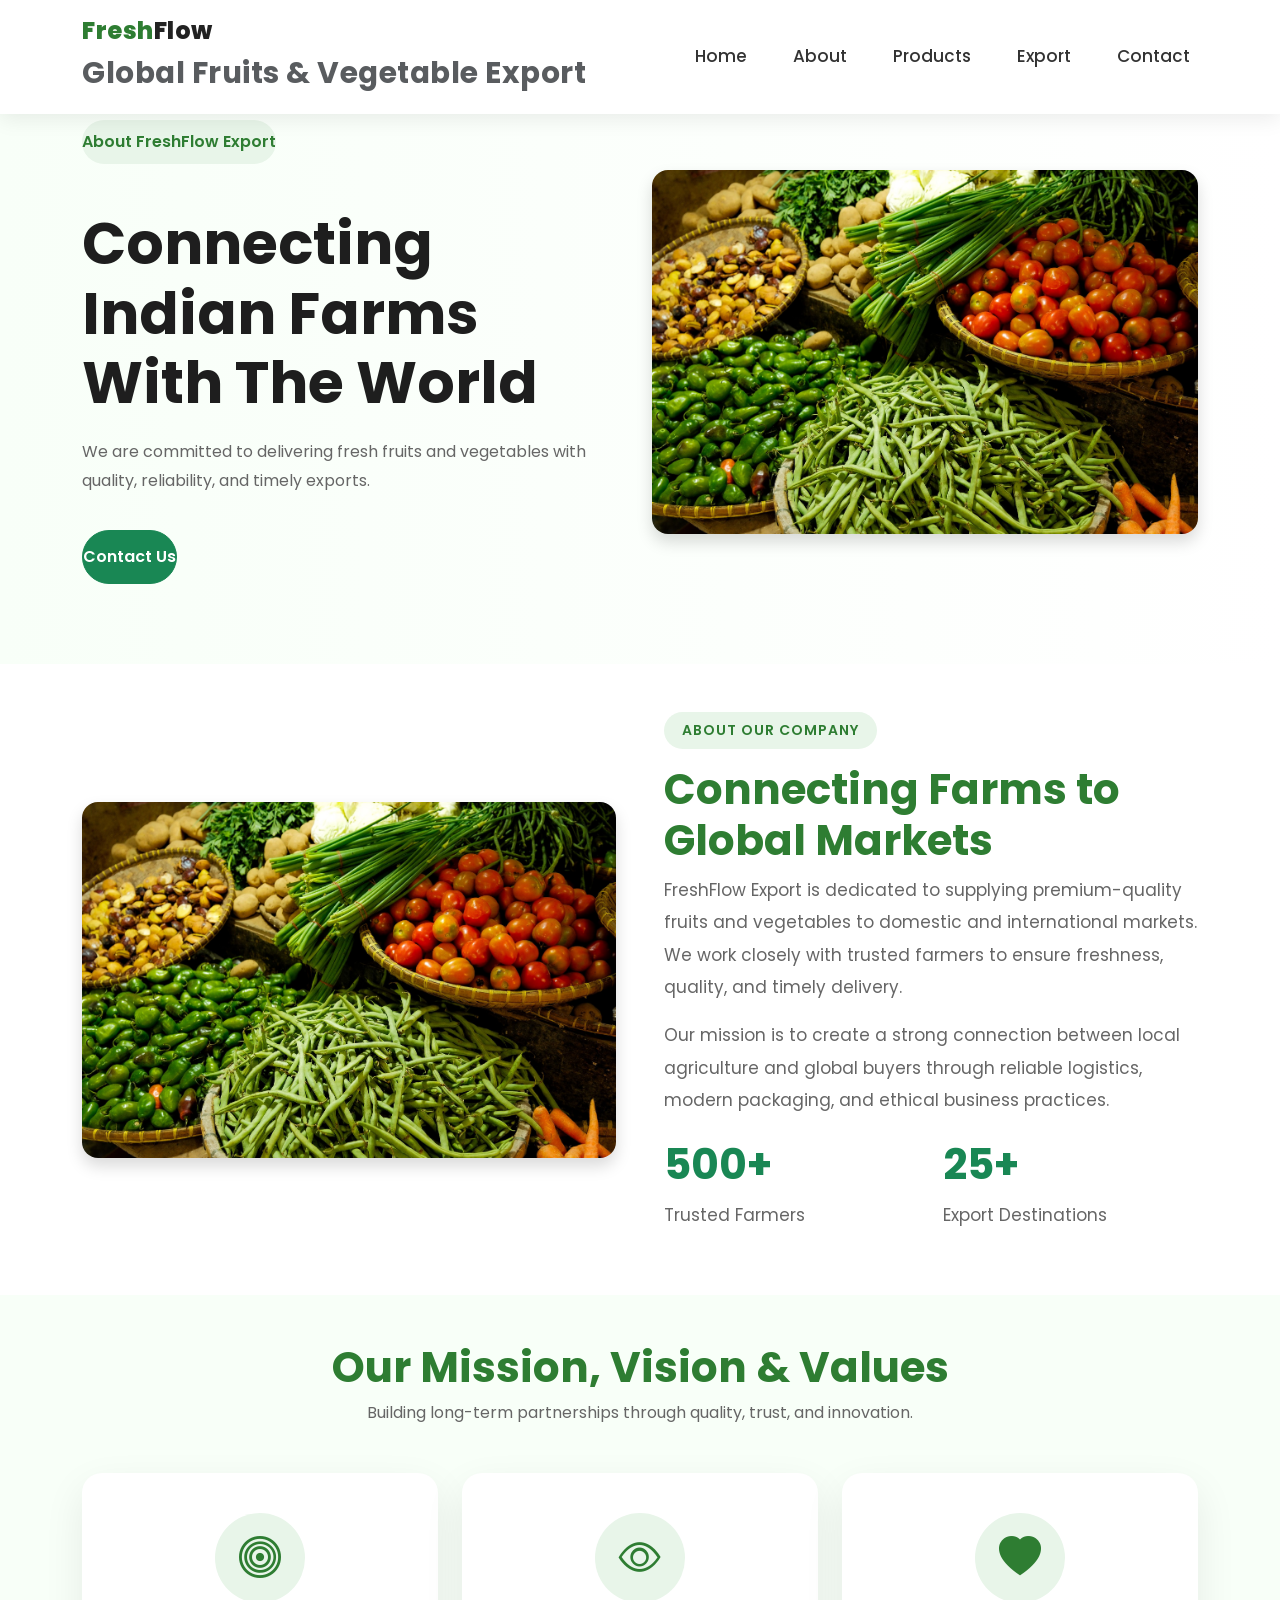
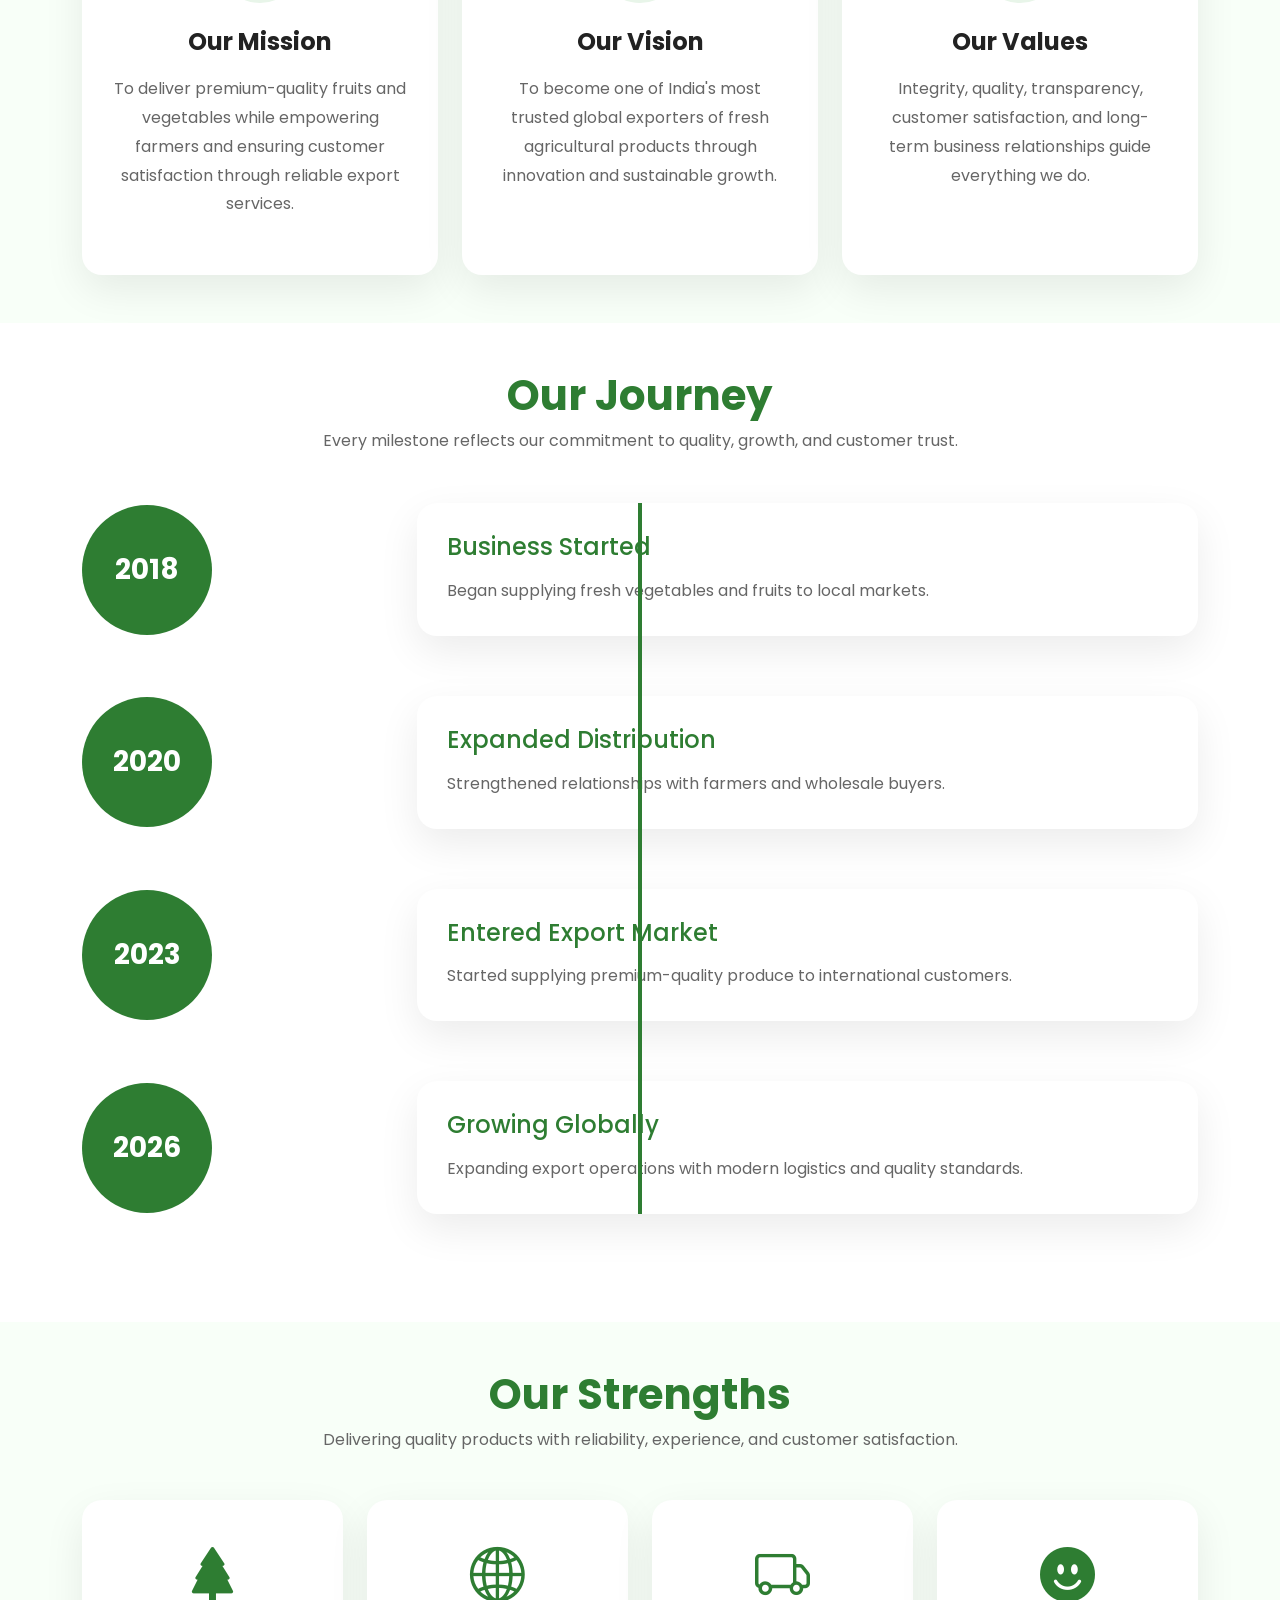
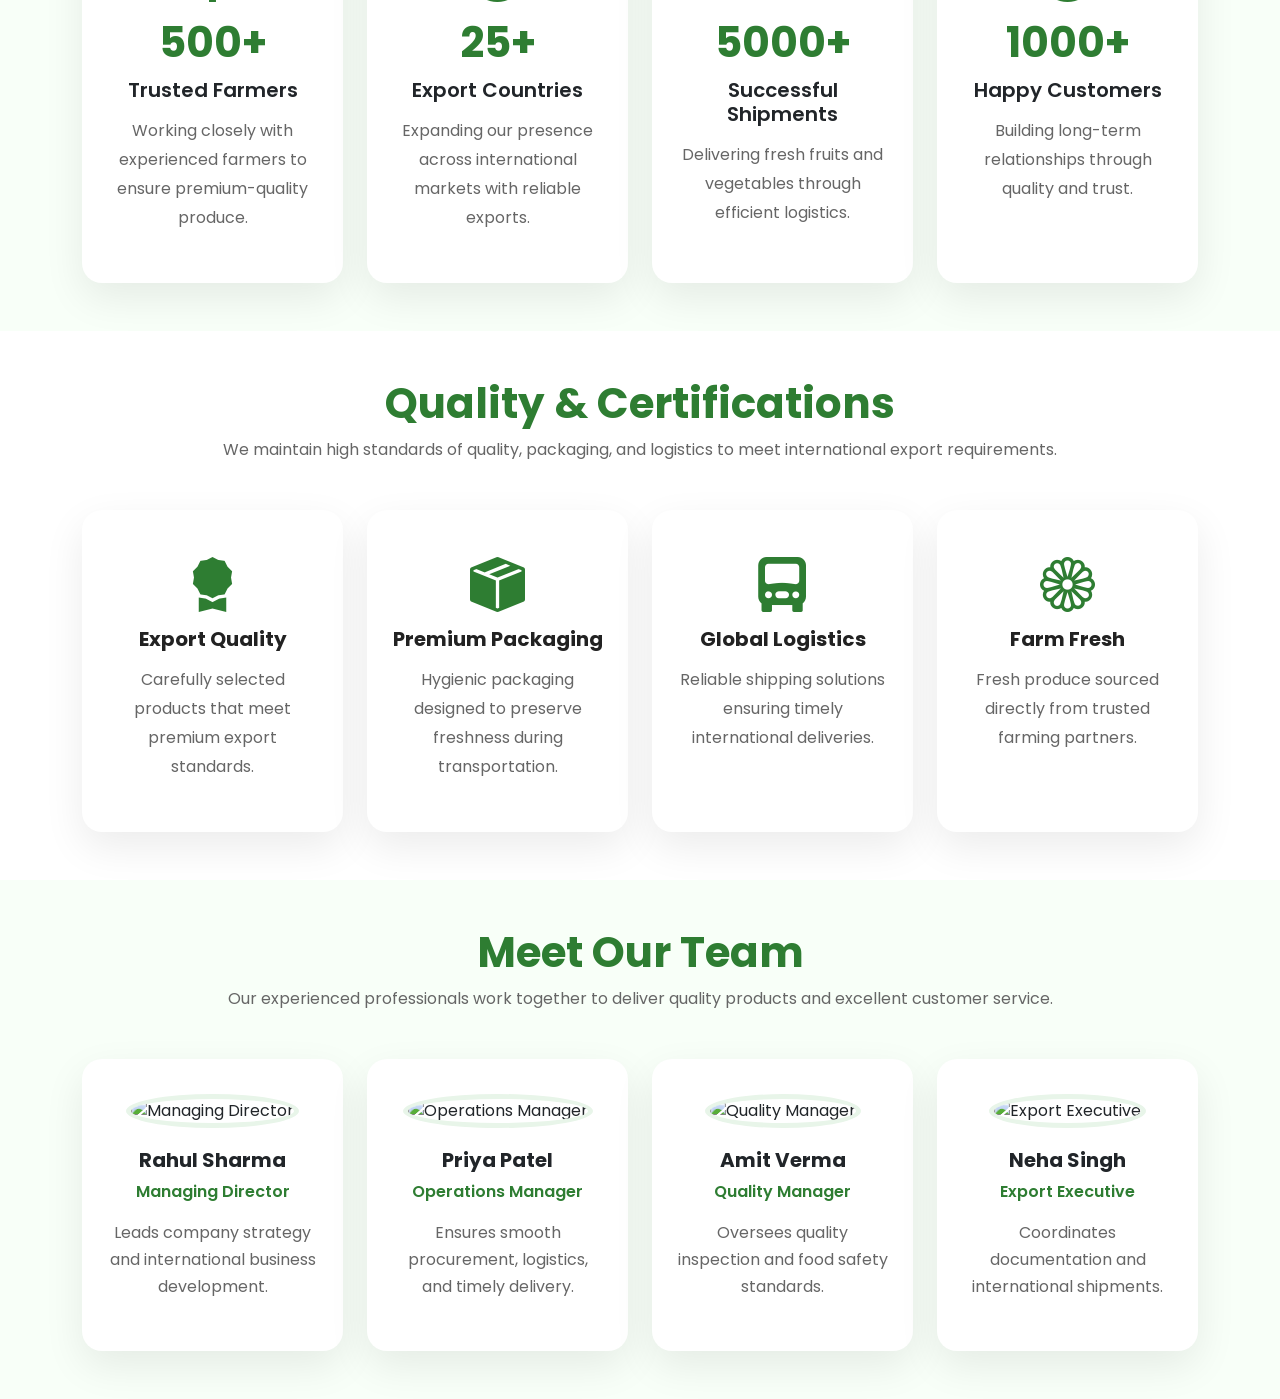
==== frontend/about.html @ 9c64d528 "Completed About page prototype" ====
<!DOCTYPE html>
<html lang="en">

<head>

<meta charset="UTF-8">

<meta name="viewport"
content="width=device-width, initial-scale=1.0">

<title>About Us | FreshFlow Export</title>
<link
href="https://cdn.jsdelivr.net/npm/bootstrap@5.3.7/dist/css/bootstrap.min.css"
rel="stylesheet">

<link
rel="stylesheet"
href="https://cdn.jsdelivr.net/npm/bootstrap-icons@1.11.3/font/bootstrap-icons.min.css">

<link
href="https://fonts.googleapis.com/css2?family=Poppins:wght@300;400;500;600;700&display=swap"
rel="stylesheet">

<link
rel="stylesheet"
href="css/style.css">

<link
rel="stylesheet"
href="css/responsive.css">

</head>
<!-- Navbar Start -->
    <nav class="navbar navbar-expand-lg fixed-top">

        <div class="container">

            <a class="navbar-brand" href="index.html">

    <div>

    <h4 class="m-0">

        <span class="logo-green">Fresh</span><span class="logo-dark">Flow</span>

    </h4>

    <small class="text-muted">

        Global Fruits & Vegetable Export

    </small>

</div>

</a>

            <button
                class="navbar-toggler"
                type="button"
                data-bs-toggle="collapse"
                data-bs-target="#navbarNav">

                <span class="navbar-toggler-icon"></span>

            </button>

            <div class="collapse navbar-collapse"
                 id="navbarNav">

                <ul class="navbar-nav ms-auto">

                    <li class="nav-item">
                        <a class="nav-link active" href="#">
                            Home
                        </a>
                    </li>

                    <li class="nav-item">
                        <a class="nav-link" href="#">
                            About
                        </a>
                    </li>

                    <li class="nav-item">
                        <a class="nav-link" href="#">
                            Products
                        </a>
                    </li>

                    <li class="nav-item">
                        <a class="nav-link" href="#">
                            Export
                        </a>
                    </li>

                    <li class="nav-item">
                        <a class="nav-link" href="#">
                            Contact
                        </a>
                    </li>

                </ul>

            </div>

        </div>

    </nav>
    <!-- ==========================
     About Hero
========================== -->

<section class="about-hero">

    <div class="container">

        <div class="row align-items-center">

            <div class="col-lg-6">

                <span class="hero-tag">

                    About FreshFlow Export

                </span>

                <h1>

                    Connecting Indian Farms With The World

                </h1>

                <p>

                    We are committed to delivering fresh fruits and vegetables with quality, reliability, and timely exports.

                </p>

                <a href="contact.html" class="btn btn-success">

                    Contact Us

                </a>

            </div>

            <div class="col-lg-6 text-center">

                <img src="images/hero/hero.jpg"
                class="img-fluid rounded-4 shadow"
                alt="FreshFlow About Hero">

            </div>

        </div>

    </div>

</section>
<!-- ==========================
     Company Story
========================== -->

<section class="company-story py-5">

    <div class="container">

        <div class="row align-items-center g-5">

            <div class="col-lg-6">

                <img src="images/hero/hero.jpg"
                     class="img-fluid rounded-4 shadow"
                     alt="FreshFlow Story">

            </div>

            <div class="col-lg-6">

                <span class="story-tag">

                    ABOUT OUR COMPANY

                </span>

                <h2 class="section-title mt-3">

                    Connecting Farms to Global Markets

                </h2>

                <p>

                    FreshFlow Export is dedicated to supplying premium-quality fruits and vegetables to domestic and international markets. We work closely with trusted farmers to ensure freshness, quality, and timely delivery.

                </p>

                <p>

                    Our mission is to create a strong connection between local agriculture and global buyers through reliable logistics, modern packaging, and ethical business practices.

                </p>

                <div class="row mt-4">

                    <div class="col-6">

                        <h3 class="text-success">500+</h3>

                        <p>Trusted Farmers</p>

                    </div>

                    <div class="col-6">

                        <h3 class="text-success">25+</h3>

                        <p>Export Destinations</p>

                    </div>

                </div>

            </div>

        </div>

    </div>

</section>
<!-- ==========================
     Mission Vision Values
========================== -->

<section class="mission-section py-5">

    <div class="container">

        <div class="text-center mb-5">

            <h2 class="section-title">
                Our Mission, Vision & Values
            </h2>

            <p class="section-subtitle">
                Building long-term partnerships through quality, trust, and innovation.
            </p>

        </div>

        <div class="row g-4">

            <!-- Mission -->

            <div class="col-lg-4">

                <div class="mission-card">

                    <div class="mission-icon">

                        <i class="bi bi-bullseye"></i>

                    </div>

                    <h4>Our Mission</h4>

                    <p>

                        To deliver premium-quality fruits and vegetables while empowering farmers and ensuring customer satisfaction through reliable export services.

                    </p>

                </div>

            </div>

            <!-- Vision -->

            <div class="col-lg-4">

                <div class="mission-card">

                    <div class="mission-icon">

                        <i class="bi bi-eye"></i>

                    </div>

                    <h4>Our Vision</h4>

                    <p>

                        To become one of India's most trusted global exporters of fresh agricultural products through innovation and sustainable growth.

                    </p>

                </div>

            </div>

            <!-- Values -->

            <div class="col-lg-4">

                <div class="mission-card">

                    <div class="mission-icon">

                        <i class="bi bi-heart-fill"></i>

                    </div>

                    <h4>Our Values</h4>

                    <p>

                        Integrity, quality, transparency, customer satisfaction, and long-term business relationships guide everything we do.

                    </p>

                </div>

            </div>

        </div>

    </div>

</section>
<!-- ==========================
     Company Journey
========================== -->

<section class="journey-section py-5">

    <div class="container">

        <div class="text-center mb-5">

            <h2 class="section-title">

                Our Journey

            </h2>

            <p class="section-subtitle">

                Every milestone reflects our commitment to quality, growth, and customer trust.

            </p>

        </div>

        <div class="timeline">

            <div class="timeline-item">

                <div class="timeline-year">

                    2018

                </div>

                <div class="timeline-content">

                    <h4>Business Started</h4>

                    <p>

                        Began supplying fresh vegetables and fruits to local markets.

                    </p>

                </div>

            </div>

            <div class="timeline-item">

                <div class="timeline-year">

                    2020

                </div>

                <div class="timeline-content">

                    <h4>Expanded Distribution</h4>

                    <p>

                        Strengthened relationships with farmers and wholesale buyers.

                    </p>

                </div>

            </div>

            <div class="timeline-item">

                <div class="timeline-year">

                    2023

                </div>

                <div class="timeline-content">

                    <h4>Entered Export Market</h4>

                    <p>

                        Started supplying premium-quality produce to international customers.

                    </p>

                </div>

            </div>

            <div class="timeline-item">

                <div class="timeline-year">

                    2026

                </div>

                <div class="timeline-content">

                    <h4>Growing Globally</h4>

                    <p>

                        Expanding export operations with modern logistics and quality standards.

                    </p>

                </div>

            </div>

        </div>

    </div>

</section>
<!-- ==========================
     Our Strengths
========================== -->

<section class="strength-section py-5">

    <div class="container">

        <div class="text-center mb-5">

            <h2 class="section-title">

                Our Strengths

            </h2>

            <p class="section-subtitle">

                Delivering quality products with reliability, experience, and customer satisfaction.

            </p>

        </div>

        <div class="row g-4">

            <div class="col-md-6 col-lg-3">

                <div class="strength-card">

                    <i class="bi bi-tree-fill"></i>

                    <h2>500+</h2>

                    <h5>Trusted Farmers</h5>

                    <p>
                        Working closely with experienced farmers to ensure premium-quality produce.
                    </p>

                </div>

            </div>

            <div class="col-md-6 col-lg-3">

                <div class="strength-card">

                    <i class="bi bi-globe2"></i>

                    <h2>25+</h2>

                    <h5>Export Countries</h5>

                    <p>
                        Expanding our presence across international markets with reliable exports.
                    </p>

                </div>

            </div>

            <div class="col-md-6 col-lg-3">

                <div class="strength-card">

                    <i class="bi bi-truck"></i>

                    <h2>5000+</h2>

                    <h5>Successful Shipments</h5>

                    <p>
                        Delivering fresh fruits and vegetables through efficient logistics.
                    </p>

                </div>

            </div>

            <div class="col-md-6 col-lg-3">

                <div class="strength-card">

                    <i class="bi bi-emoji-smile-fill"></i>

                    <h2>1000+</h2>

                    <h5>Happy Customers</h5>

                    <p>
                        Building long-term relationships through quality and trust.
                    </p>

                </div>

            </div>

        </div>

    </div>

</section>
<!-- ==========================
     Quality & Certifications
========================== -->

<section class="quality-section py-5">

    <div class="container">

        <div class="text-center mb-5">

            <h2 class="section-title">

                Quality & Certifications

            </h2>

            <p class="section-subtitle">

                We maintain high standards of quality, packaging, and logistics to meet international export requirements.

            </p>

        </div>

        <div class="row g-4">

            <div class="col-md-6 col-lg-3">

                <div class="quality-card">

                    <i class="bi bi-award-fill"></i>

                    <h5>Export Quality</h5>

                    <p>

                        Carefully selected products that meet premium export standards.

                    </p>

                </div>

            </div>

            <div class="col-md-6 col-lg-3">

                <div class="quality-card">

                    <i class="bi bi-box-seam-fill"></i>

                    <h5>Premium Packaging</h5>

                    <p>

                        Hygienic packaging designed to preserve freshness during transportation.

                    </p>

                </div>

            </div>

            <div class="col-md-6 col-lg-3">

                <div class="quality-card">

                    <i class="bi bi-truck-front-fill"></i>

                    <h5>Global Logistics</h5>

                    <p>

                        Reliable shipping solutions ensuring timely international deliveries.

                    </p>

                </div>

            </div>

            <div class="col-md-6 col-lg-3">

                <div class="quality-card">

                    <i class="bi bi-flower1"></i>

                    <h5>Farm Fresh</h5>

                    <p>

                        Fresh produce sourced directly from trusted farming partners.

                    </p>

                </div>

            </div>

        </div>

    </div>

</section>
<!-- ==========================
     Meet Our Team
========================== -->

<section class="team-section py-5">

    <div class="container">

        <div class="text-center mb-5">

            <h2 class="section-title">

                Meet Our Team

            </h2>

            <p class="section-subtitle">

                Our experienced professionals work together to deliver quality products and excellent customer service.

            </p>

        </div>

        <div class="row g-4">

            <!-- Team Member 1 -->

            <div class="col-md-6 col-lg-3">

                <div class="team-card">

                    <img src="images/team/person1.jpg"
                    class="team-img"
                    alt="Managing Director">

                    <h5>Rahul Sharma</h5>

                    <span>Managing Director</span>

                    <p>

                        Leads company strategy and international business development.

                    </p>

                </div>

            </div>

            <!-- Team Member 2 -->

            <div class="col-md-6 col-lg-3">

                <div class="team-card">

                    <img src="images/team/person2.jpg"
                    class="team-img"
                    alt="Operations Manager">

                    <h5>Priya Patel</h5>

                    <span>Operations Manager</span>

                    <p>

                        Ensures smooth procurement, logistics, and timely delivery.

                    </p>

                </div>

            </div>

            <!-- Team Member 3 -->

            <div class="col-md-6 col-lg-3">

                <div class="team-card">

                    <img src="images/team/person3.jpg"
                    class="team-img"
                    alt="Quality Manager">

                    <h5>Amit Verma</h5>

                    <span>Quality Manager</span>

                    <p>

                        Oversees quality inspection and food safety standards.

                    </p>

                </div>

            </div>

            <!-- Team Member 4 -->

            <div class="col-md-6 col-lg-3">

                <div class="team-card">

                    <img src="images/team/person4.jpg"
                    class="team-img"
                    alt="Export Executive">

                    <h5>Neha Singh</h5>

                    <span>Export Executive</span>

                    <p>

                        Coordinates documentation and international shipments.

                    </p>

                </div>

            </div>

        </div>

    </div>

</section>
<body>
---- frontend/css/style.css ----
/* -----------------------
   Global Styles
------------------------ */

*{
    margin:0;
    padding:0;
    box-sizing:border-box;
}

:root{

    --primary:#2E7D32;
    --secondary:#66BB6A;
    --background:#F8FFF8;
    --dark:#222;
    --light:#666;
    --white:#ffffff;

}

body{

    font-family:'Poppins',sans-serif;

    margin:0;

    padding:0;

    overflow-x:hidden;

    background:#ffffff;

}

/* -----------------------
   Navbar
------------------------ */

.navbar{

    background:rgba(255,255,255,.95);

    -webkit-backdrop-filter: blur(10px);
    backdrop-filter: blur(10px);

    padding:12px 0px;

    box-shadow:0 5px 20px rgba(0,0,0,.08);

}

.navbar-brand{

font-size:34px;

font-weight:700;

color:#2E7D32 !important;

letter-spacing:.5px;

}

.nav-link{

font-size:17px;

font-weight:500;

margin-left:30px;

color:#333 !important;

transition:.3s;

position:relative;

}

.nav-link:hover{

color:#2E7D32 !important;

}
.nav-link::after{

content:"";

position:absolute;

left:0;

bottom:-6px;

width:0;

height:2px;

background:#2E7D32;

transition:.3s;

}

.nav-link:hover::after{

width:100%;

}
/* ==========================
   Hero Section
========================== */



.hero h1{

    font-size:56px;

    font-weight:700;

    color:#2E7D32;

    line-height:1.2;

    margin-bottom:25px;

}
.hero p{

    font-size:18px;

    color:#666;

    margin:25px 0;

    line-height:1.8;

}

.hero .btn{

    padding:14px 0px;

    border-radius:8px;

}


/* Statistics Section */

.stats{

    padding:50px 0;

    background:#ffffff;

}

.stat-card{

    background:#F8FFF8;

    padding:35px;

    border-radius:15px;

    transition:.3s;

    box-shadow:0 5px 20px rgba(0,0,0,.08);

}

.stat-card:hover{

    transform:translateY(-10px);

}

.stat-card h2{

    color:#2E7D32;

    font-size:48px;

    font-weight:700;

    line-height:1.25;

    font-weight:700;

}

.stat-card p{

    margin-top:10px;

    color:#666;

}   
/* Why Choose Us */

.why-us{

    padding:50px 0;

    background:#F8FFF8;

}

.why-us h2{

    font-size:42px;

    font-weight:700;

    color:#2E7D32;

}

.why-us p{

    color:#666;

}

.feature-card{

    background:white;

    padding:35px;

    border-radius:15px;

    text-align:center;

    box-shadow:0 5px 20px rgba(0,0,0,.08);

    transition:.3s;

    height:100%;

}

.feature-card:hover{

    transform:translateY(-10px);

}

.feature-card h4{

    margin-bottom:15px;

    color:#2E7D32;

}
/* ===========================
   Featured Products
=========================== */

.products{

    background:#ffffff;

}

.section-title{

    font-size:42px;

    font-weight:700;

    color:#2E7D32;

}

.section-subtitle{

    color:#666;

    margin-bottom:20px;

}

.product-card{

    background:#fff;

    border-radius:15px;

    overflow:hidden;

    box-shadow:0 10px 25px rgba(0,0,0,.08);

    transition:.3s;

    height:100%;

}

.product-card:hover{

    transform:translateY(-10px);

}

.product-card img{

    width:100%;

    height:220px;

    object-fit:cover;

}

.product-content{

    padding:20px;

    text-align:center;

}

.product-content h4{

    color:#2E7D32;

    margin-bottom:10px;

}

.product-content p{

    color:#666;

    font-size:15px;

    margin-bottom:20px;

}
.btn{

    border-radius:50px;

    padding:14px 0px;

    font-weight:600;

}
.product-card{

transition:.4s;

}

.product-card:hover{

transform:translateY(-12px);

box-shadow:0 20px 50px rgba(0,0,0,.15);

}
.hero .btn{

    padding:15px 0px;

    border-radius:50px;

    font-size:18px;

    font-weight:600;

    transition:.3s;

}

.hero .btn:hover{

    transform:translateY(-4px);

}
/* ===========================
   Export Process
=========================== */

.export-process{

    background:#f8fff8;

}

.process-card{

    background:white;

    border-radius:15px;

    padding:30px 15px;

    box-shadow:0 10px 30px rgba(0,0,0,.08);

    transition:.3s;

    height:100%;

}

.process-card:hover{

    transform:translateY(-10px);

}

.process-number{

    width:60px;

    height:60px;

    background:#2E7D32;

    color:white;

    border-radius:50%;

    display:flex;

    justify-content:center;

    align-items:center;

    font-size:24px;

    font-weight:bold;

    margin:0 auto 20px;

}
/* ===========================
   Premium Hero
=========================== */

.hero{

    padding:85px 0 70px;

    background:#F4FBF5;

}

.hero-tag{

    display:inline-block;

    background:#E8F5E9;

    color:#2E7D32;

    padding:10px 0px;

    border-radius:30px;

    font-weight:600;

    margin-bottom:25px;

}

.hero h1{

    font-size:64px;

    font-weight:700;

    line-height:1.2;

    color:#1E1E1E;

    margin-bottom:25px;

}

.hero p{

    font-size:19px;

    color:#666;

    line-height:1.8;

    margin-bottom:35px;

}

.hero-buttons{

    margin-bottom:50px;

}

.hero .btn{

    padding:15px 0px;

    border-radius:50px;

    font-weight:600;

}

.hero-image{

width:100%;

max-width:650px;

border-radius:25px;

box-shadow:0 25px 60px rgba(0,0,0,.15);

}

.hero-trust{

    display:flex;

    gap:40px;

}

.hero-trust h4{

    color:#2E7D32;

    font-size:34px;

    font-weight:700;

}

.hero-trust p{

    margin:0;

    font-size:15px;

}
/* ===========================
   Logo
=========================== */

.logo-green{

color:#2E7D32;

font-weight:800;

}

.logo-dark{

color:#222;

font-weight:800;

}
/* ===========================
   Footer
=========================== */

.footer{

    background:#1E1E1E;

    color:white;

    padding:50px 0 20px;

}

.footer h3,
.footer h5{

    margin-bottom:20px;

}

.footer p{

    color:#cccccc;

    line-height:1.8;

}

.footer-links{

    list-style:none;

    padding:0;

}

.footer-links li{

    margin-bottom:12px;

}

.footer-links a{

    color:#cccccc;

    text-decoration:none;

    transition:.3s;

}

.footer-links a:hover{

    color:#66BB6A;

}

.footer hr{

    border-color:#444;

    margin:40px 0 20px;

}
/* ===========================
   Trusted Section
=========================== */

.trusted{

    background:#ffffff;

}

.trust-card{

    background:#ffffff;

    border-radius:18px;

    padding:35px 0px;

    box-shadow:0 10px 30px rgba(0,0,0,.08);

    transition:.3s;

    height:100%;

}

.trust-card:hover{

    transform:translateY(-10px);

    box-shadow:0 20px 45px rgba(0,0,0,.12);

}

.trust-card i{

    font-size:48px;

    color:#2E7D32;

    margin-bottom:20px;

}

.trust-card h4{

    margin-bottom:15px;

    color:#222;

}

.trust-card p{

    color:#666;

    margin:0;

}
/* ===========================
   Why Choose FreshFlow
=========================== */

.why-choose{

    background:#EEF8EF;

}

.choose-card{

    background:#fff;

    border-radius:18px;

    padding:40px 0px;

    text-align:center;

    box-shadow:0 10px 30px rgba(0,0,0,.08);

    transition:.3s;

    height:100%;

}

.choose-card:hover{

    transform:translateY(-12px);

    box-shadow:0 20px 45px rgba(0,0,0,.15);

}

.icon-box{

    width:80px;

    height:80px;

    margin:0 auto 25px;

    border-radius:50%;

    background:#E8F5E9;

    display:flex;

    align-items:center;

    justify-content:center;

}

.icon-box i{

    font-size:38px;

    color:#2E7D32;

}

.choose-card h4{

    margin-bottom:15px;

    color:#222;

}

.choose-card p{

    color:#666;

    line-height:1.7;

}
/* ===========================
   Export Destinations
=========================== */

.export-destination{

    background:#ffffff;

}

.country-card{

    background:#fff;

    border-radius:18px;

    padding:30px;

    text-align:center;

    box-shadow:0 10px 30px rgba(0,0,0,.08);

    transition:.3s;

    height:100%;

    border:1px solid #f2f2f2;

}

.country-card:hover{

    transform:translateY(-10px);

    box-shadow:0 20px 45px rgba(0,0,0,.12);

}

.country-card h4{

    margin-bottom:15px;

    color:#2E7D32;

}

.country-card p{

    color:#666;

    margin:0;

}
/* ===========================
   Testimonials
=========================== */

.testimonials{

    background:#F8FFF8;

}

.testimonial-card{

    background:#fff;

    padding:35px;

    border-radius:18px;

    box-shadow:0 10px 30px rgba(0,0,0,.08);

    transition:.3s;

    height:100%;

}

.testimonial-card:hover{

    transform:translateY(-10px);

    box-shadow:0 20px 45px rgba(0,0,0,.12);

}

.stars{

    color:#FFC107;

    font-size:22px;

    margin-bottom:20px;

}

.testimonial-card p{

    color:#555;

    line-height:1.8;

    font-style:italic;

}

.testimonial-card h5{

    margin-top:20px;

    margin-bottom:5px;

    color:#2E7D32;

}

.testimonial-card span{

    color:#888;

    font-size:14px;

}
/* ===========================
   Floating WhatsApp
=========================== */

.whatsapp-float{

    position:fixed;

    right:25px;

    bottom:25px;

    width:65px;

    height:65px;

    background:#25D366;

    color:white;

    border-radius:50%;

    display:flex;

    align-items:center;

    justify-content:center;

    font-size:34px;

    text-decoration:none;

    box-shadow:0 10px 30px rgba(0,0,0,.25);

    z-index:999;

    transition:.3s;

}

.whatsapp-float:hover{

    transform:scale(1.1);

    color:white;

}
/* ===========================
   Call To Action
=========================== */

.cta-section{

    background:linear-gradient

}

.cta-box{

    background:linear-gradient(135deg,#2E7D32,#43A047);

    color:white;

    border-radius:25px;

    padding:50px 0px;

}

.cta-box h2{

    font-size:42px;

    font-weight:700;

    margin-bottom:20px;

}

.cta-box p{

    font-size:19px;

    margin-bottom:35px;

    color:#f5f5f5;

}

.cta-box .btn{

    padding:16px 0px;

    border-radius:50px;

    font-size:18px;

    font-weight:600;

    background:white;

    color:#2E7D32;

    border:none;

}

.cta-box .btn:hover{

    background:#f3f3f3;

    color:#2E7D32;

}
/*==========================
Page Hero
==========================*/

.page-hero{

padding:120px 0 70px;

background:#F4FBF5;

}

.page-hero h1{

font-size:58px;

font-weight:700;

color:#2E7D32;

margin-bottom:20px;

}

.page-hero p{

font-size:19px;

line-height:1.8;

color:#666;

margin-bottom:30px;

}
/*==========================
Company Story
==========================*/

.company-story{

    background:#ffffff;

    padding:80px 0;

}

.story-tag{

    display:inline-block;

    background:#E8F5E9;

    color:#2E7D32;

    padding:8px 18px;

    border-radius:30px;

    font-size:14px;

    font-weight:600;

    letter-spacing:1px;

}

.company-story p{

    color:#666;

    line-height:1.9;

    font-size:17px;

}

.company-story h3{

    font-size:42px;

    font-weight:700;

}
/*==========================
Mission Vision Values
==========================*/

.mission-section{

    background:#F8FFF8;

    padding:80px 0;

}

.mission-card{

    background:#ffffff;

    border-radius:20px;

    padding:40px 30px;

    text-align:center;

    box-shadow:0 15px 40px rgba(0,0,0,.08);

    transition:.35s;

    height:100%;

}

.mission-card:hover{

    transform:translateY(-10px);

}

.mission-icon{

    width:90px;

    height:90px;

    margin:auto;

    margin-bottom:25px;

    border-radius:50%;

    background:#E8F5E9;

    display:flex;

    align-items:center;

    justify-content:center;

}

.mission-icon i{

    font-size:42px;

    color:#2E7D32;

}

.mission-card h4{

    margin-bottom:18px;

    color:#222;

    font-weight:700;

}

.mission-card p{

    color:#666;

    line-height:1.8;

}
/*==========================
Company Journey
==========================*/

.journey-section{

    background:#ffffff;

    padding:80px 0;

}

.timeline{

    position:relative;

    margin-top:50px;

}

.timeline::before{

    content:"";

    position:absolute;

    left:50%;

    top:0;

    width:4px;

    height:100%;

    background:#2E7D32;

    transform:translateX(-50%);

}

.timeline-item{

    display:flex;

    align-items:center;

    justify-content:space-between;

    margin-bottom:60px;

}

.timeline-year{

    width:130px;

    height:130px;

    background:#2E7D32;

    color:white;

    border-radius:50%;

    display:flex;

    align-items:center;

    justify-content:center;

    font-size:28px;

    font-weight:700;

    flex-shrink:0;

}

.timeline-content{

    width:70%;

    background:white;

    padding:30px;

    border-radius:20px;

    box-shadow:0 15px 40px rgba(0,0,0,.08);

}

.timeline-content h4{

    color:#2E7D32;

    margin-bottom:15px;

}

.timeline-content p{

    color:#666;

    margin:0;

    line-height:1.8;

}
/*==========================
Our Strengths
==========================*/

.strength-section{

    background:#F8FFF8;

    padding:80px 0;

}

.strength-card{

    background:#fff;

    padding:35px 25px;

    text-align:center;

    border-radius:20px;

    box-shadow:0 15px 40px rgba(0,0,0,.08);

    transition:.35s;

    height:100%;

}

.strength-card:hover{

    transform:translateY(-10px);

}

.strength-card i{

    font-size:55px;

    color:#2E7D32;

    margin-bottom:20px;

}

.strength-card h2{

    color:#2E7D32;

    font-size:42px;

    font-weight:700;

    margin-bottom:10px;

}

.strength-card h5{

    margin-bottom:15px;

    font-weight:600;

}

.strength-card p{

    color:#666;

    line-height:1.8;

}
/*==========================
Quality & Certifications
==========================*/

.quality-section{

    background:#ffffff;

    padding:80px 0;

}

.quality-card{

    background:#fff;

    padding:35px 25px;

    text-align:center;

    border-radius:20px;

    box-shadow:0 15px 40px rgba(0,0,0,.08);

    transition:.35s;

    height:100%;

}

.quality-card:hover{

    transform:translateY(-10px);

}

.quality-card i{

    font-size:55px;

    color:#2E7D32;

    margin-bottom:20px;

}

.quality-card h5{

    margin-bottom:15px;

    font-weight:700;

    color:#222;

}

.quality-card p{

    color:#666;

    line-height:1.8;

}
/*==========================
Meet Our Team
==========================*/

.team-section{

    background:#F8FFF8;

    padding:80px 0;

}

.team-card{

    background:#fff;

    border-radius:20px;

    padding:35px 25px;

    text-align:center;

    box-shadow:0 15px 40px rgba(0,0,0,.08);

    transition:.35s;

    height:100%;

}

.team-card:hover{

    transform:translateY(-10px);

}

.team-img{

    width:140px;

    height:140px;

    border-radius:50%;

    object-fit:cover;

    margin-bottom:20px;

    border:5px solid #E8F5E9;

}

.team-card h5{

    font-weight:700;

    margin-bottom:8px;

}

.team-card span{

    color:#2E7D32;

    font-weight:600;

    display:block;

    margin-bottom:15px;

}

.team-card p{

    color:#666;

    line-height:1.7;

}
/* ==========================
   About Hero
========================== */

.about-hero{

    padding:120px 0 80px;

    background:linear-gradient(to right,#F8FFF8,#ffffff);

}

.about-hero h1{

    font-size:58px;

    font-weight:700;

    margin:20px 0;

    color:#1E1E1E;

}

.about-hero p{

    color:#666;

    line-height:1.8;

    margin-bottom:35px;

}
---- frontend/css/responsive.css ----
@media(max-width:991px){

    .navbar{

        padding:12px 0;

    }

    .nav-link{

        margin-left:0;

        padding:12px 0;

    }

    .navbar-brand{

        font-size:26px;

    }

}
@media (max-width:991px){

    .hero{

        text-align:center;

        padding-top:120px;

    }

    .hero h1{

        font-size:40px;

    }

    .hero-image{

        margin-top:40px;

    }

}
@media(max-width:768px){

    .section-title{

        font-size:32px;

    }

    .product-card{

        margin-bottom:20px;

    }

}
@media(max-width:991px){

.hero{

    text-align:center;

}

.hero h1{

    font-size:40px;

}

.hero-trust{

    justify-content:center;

    flex-wrap:wrap;

}

.hero-image{

    margin-top:50px;

}

}
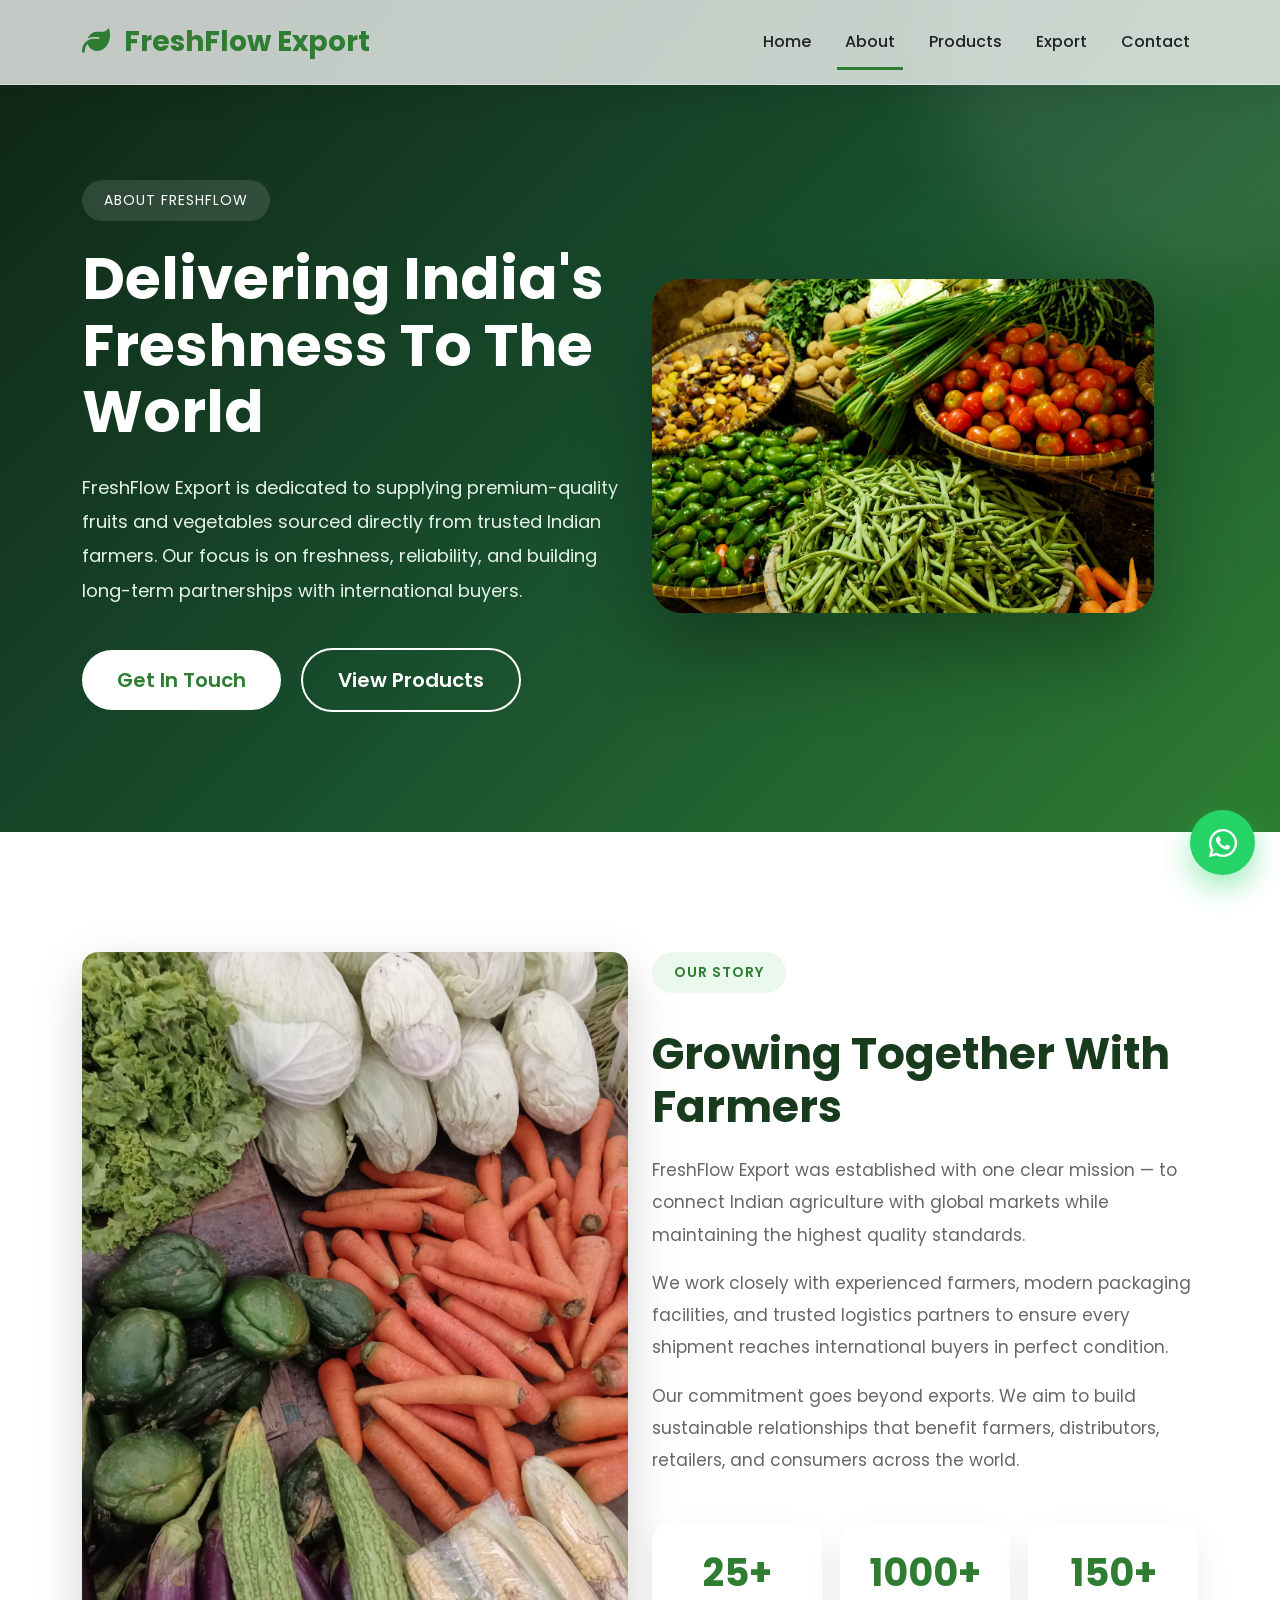
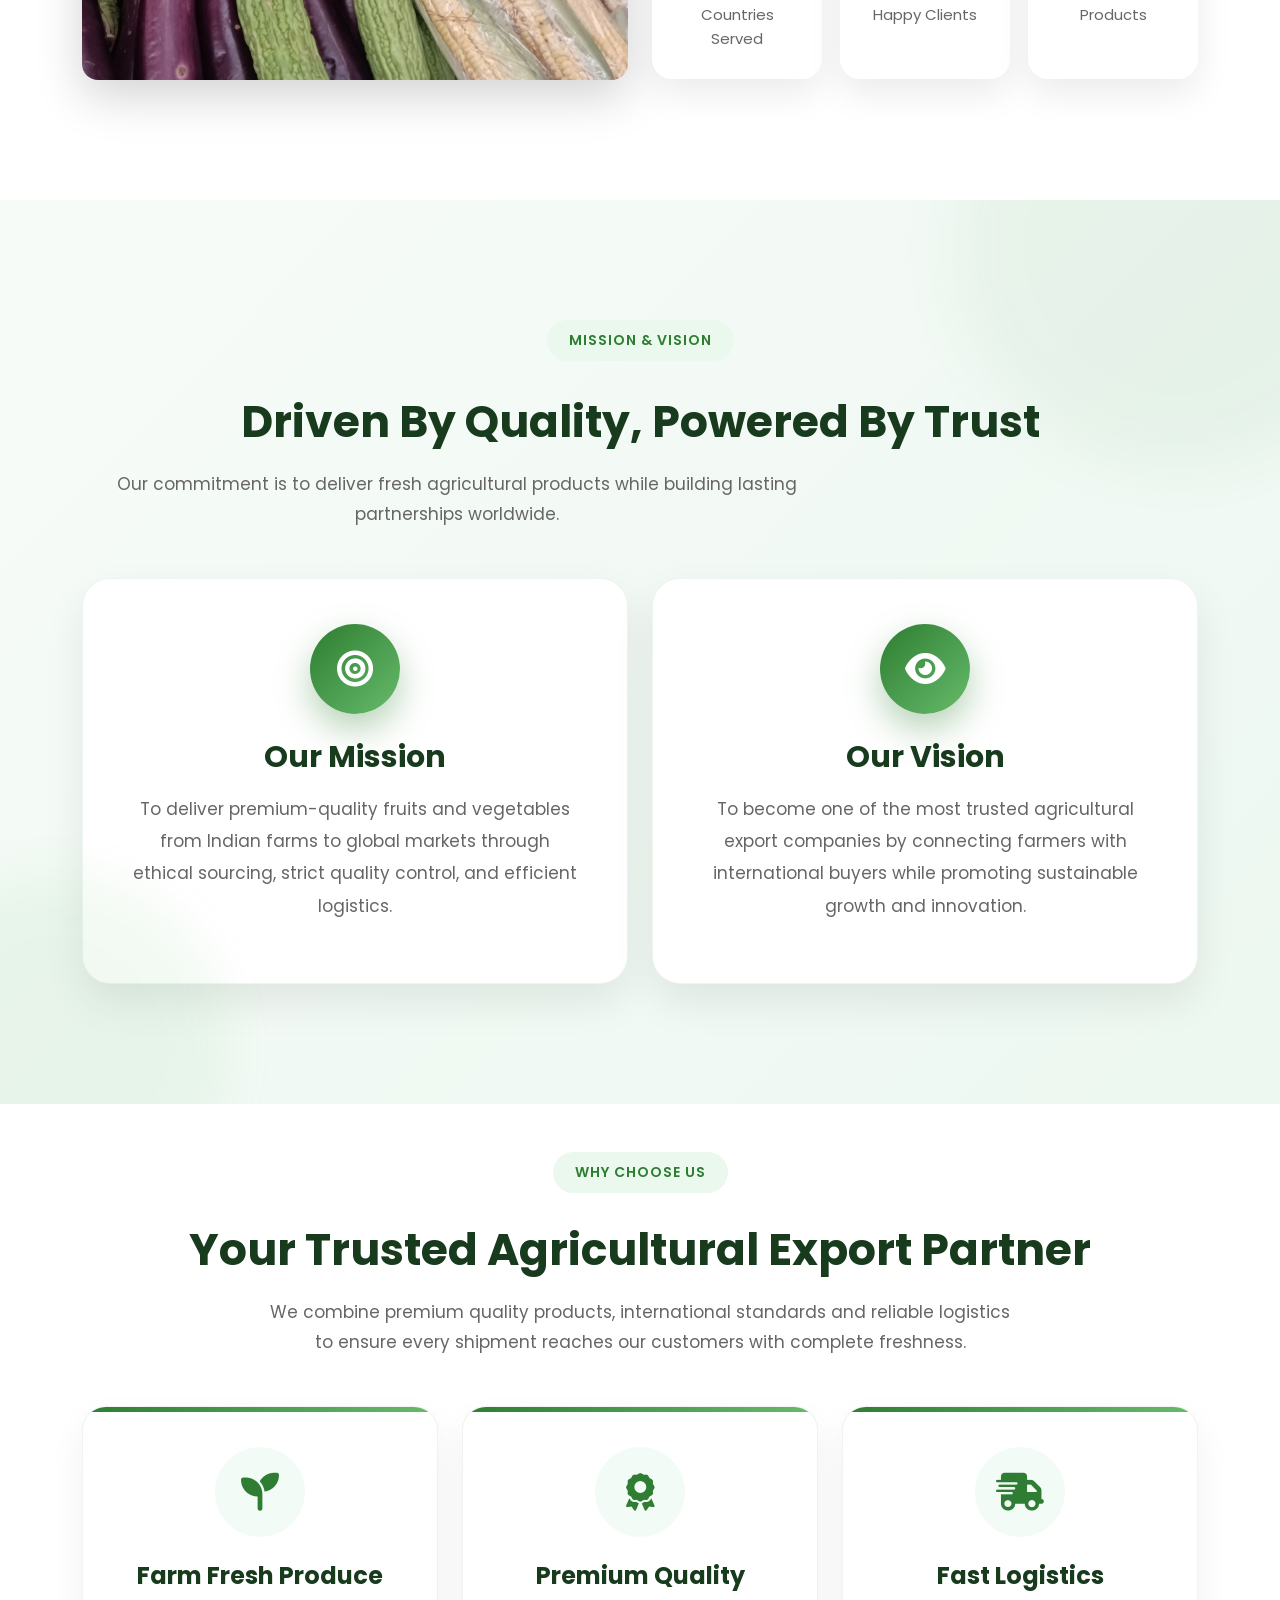
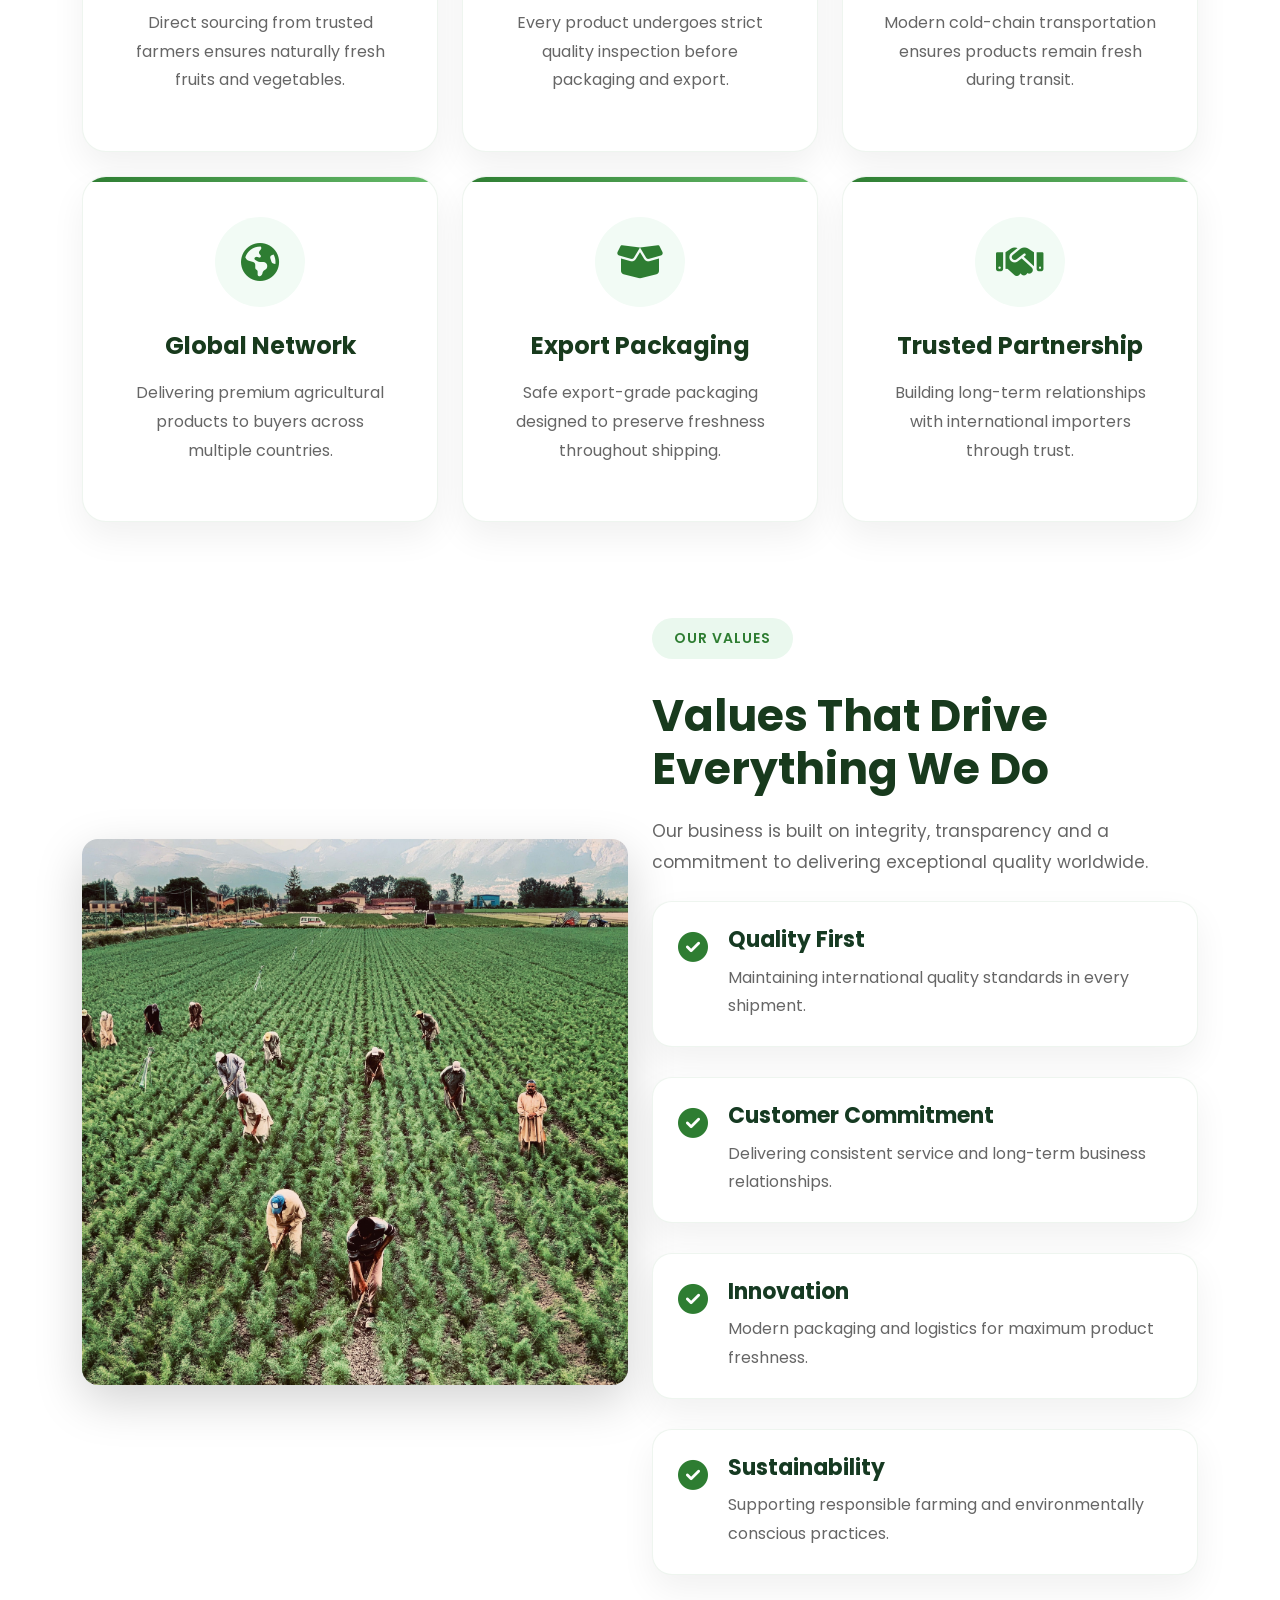
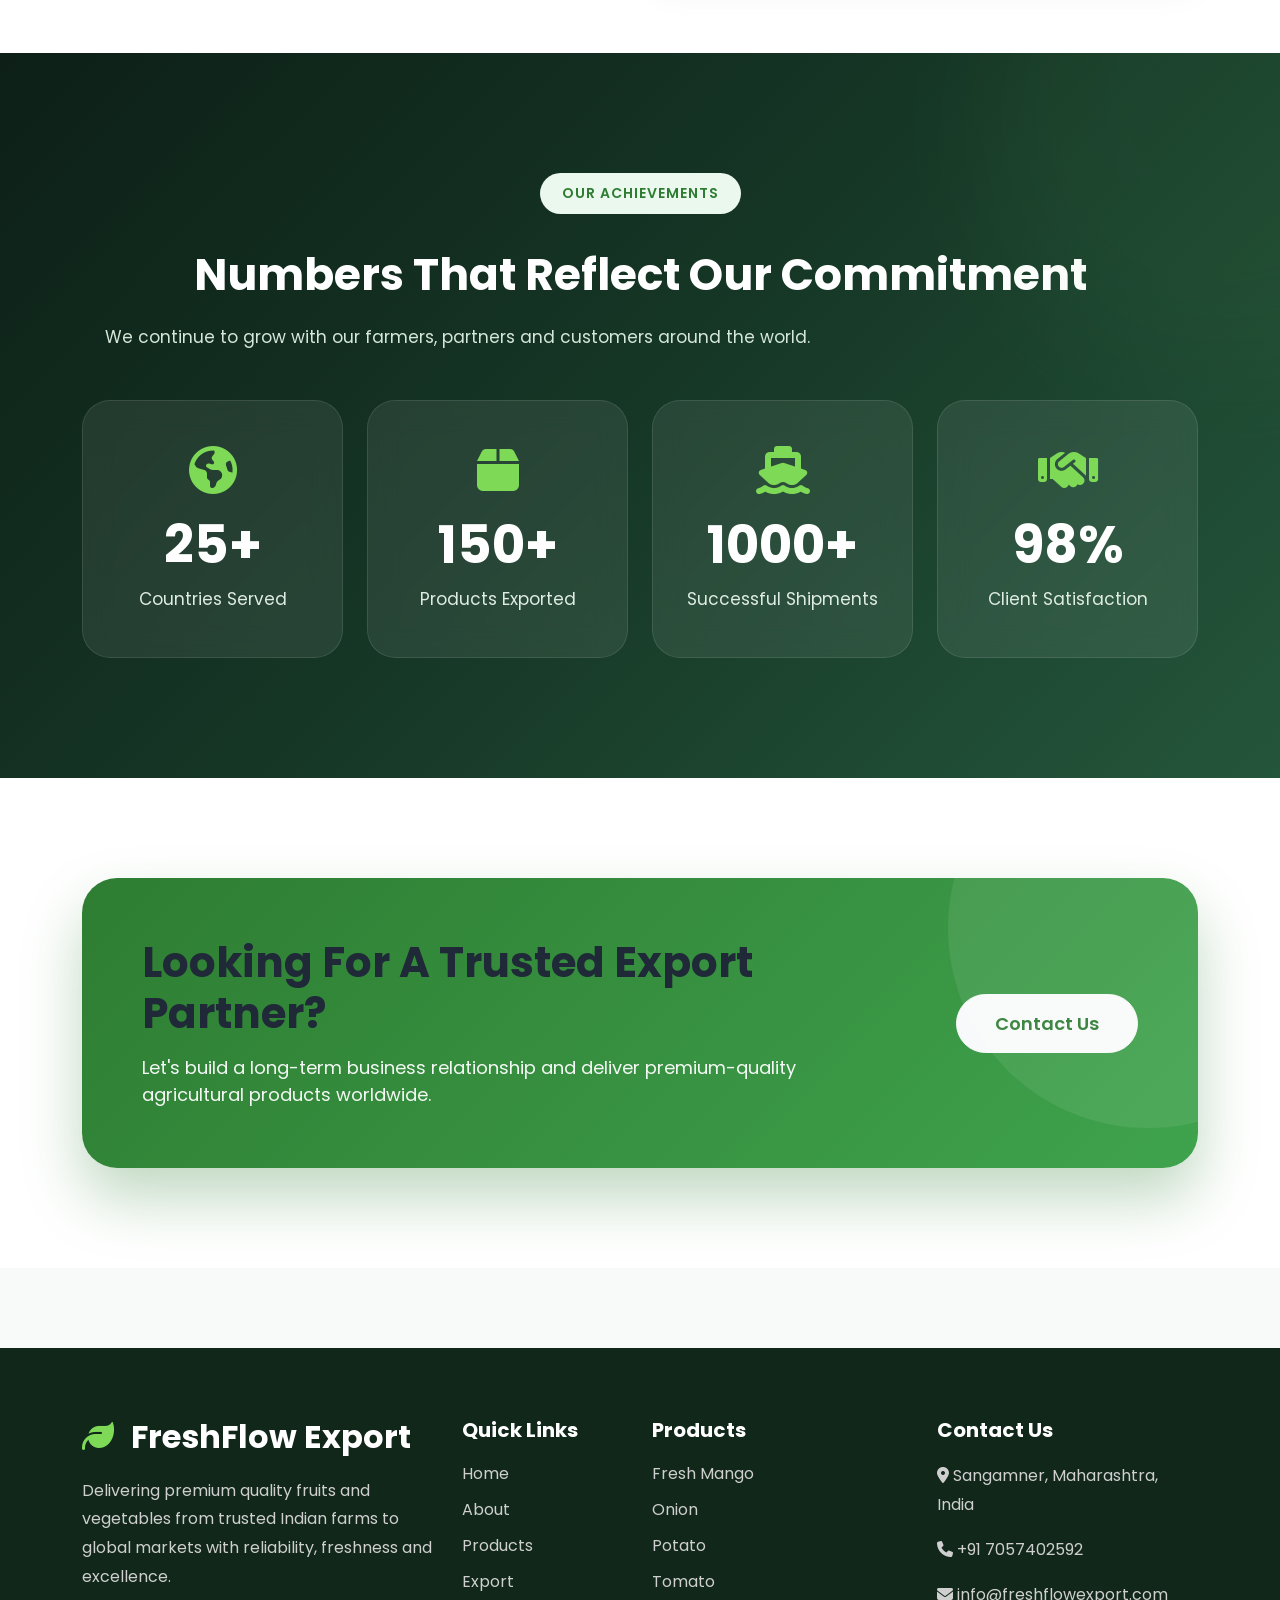
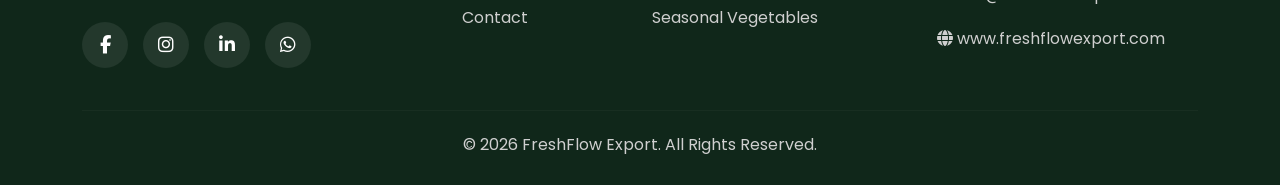
==== commit 7f3f7f90: "Completed FreshFlow Export Website v1.0" ====
--- a/frontend/about.html
+++ b/frontend/about.html
@@ -3,781 +3,924 @@
 
 <head>
 
-<meta charset="UTF-8">
-
-<meta name="viewport"
-content="width=device-width, initial-scale=1.0">
-
-<title>About Us | FreshFlow Export</title>
-<link
-href="https://cdn.jsdelivr.net/npm/bootstrap@5.3.7/dist/css/bootstrap.min.css"
-rel="stylesheet">
-
-<link
-rel="stylesheet"
-href="https://cdn.jsdelivr.net/npm/bootstrap-icons@1.11.3/font/bootstrap-icons.min.css">
-
-<link
-href="https://fonts.googleapis.com/css2?family=Poppins:wght@300;400;500;600;700&display=swap"
-rel="stylesheet">
-
-<link
-rel="stylesheet"
-href="css/style.css">
-
-<link
-rel="stylesheet"
-href="css/responsive.css">
+    <!-- Character Encoding -->
+    <meta charset="UTF-8">
+
+    <!-- Responsive -->
+    <meta name="viewport" content="width=device-width, initial-scale=1.0">
+
+    <!-- SEO -->
+    <title>About Us | FreshFlow Export</title>
+
+    <meta name="description"
+        content="FreshFlow Export is a trusted exporter of premium fruits and vegetables from India to global markets. Learn about our mission, vision and commitment to quality.">
+
+    <meta name="keywords"
+        content="FreshFlow Export, Fruits Export, Vegetables Export, Agriculture Export India">
+
+    <meta name="author"
+        content="FreshFlow Export">
+
+    <!-- Bootstrap CSS -->
+
+    <link href="https://cdn.jsdelivr.net/npm/bootstrap@5.3.7/dist/css/bootstrap.min.css"
+        rel="stylesheet"
+        integrity="sha384-LN+7fdVzj6u52u30Kp6M/trliBMCMKTyK833zpbD+pXdCLuTusPj697FH4R/5mcr"
+        crossorigin="anonymous">
+
+    <!-- Font Awesome -->
+
+    <link rel="stylesheet"
+        href="https://cdnjs.cloudflare.com/ajax/libs/font-awesome/6.7.2/css/all.min.css">
+
+    <!-- Google Fonts -->
+
+    <link rel="preconnect" href="https://fonts.googleapis.com">
+
+    <link rel="preconnect"
+        href="https://fonts.gstatic.com"
+        crossorigin>
+
+    <link href="https://fonts.googleapis.com/css2?family=Poppins:wght@300;400;500;600;700;800&display=swap"
+        rel="stylesheet">
+
+    <!-- Custom CSS -->
+
+    <link rel="stylesheet"
+        href="css/style.css">
+
+    <link rel="icon"
+        href="images/logo.png"
+        type="image/png">
 
 </head>
-<!-- Navbar Start -->
-    <nav class="navbar navbar-expand-lg fixed-top">
-
-        <div class="container">
-
-            <a class="navbar-brand" href="index.html">
-
-    <div>
-
-    <h4 class="m-0">
-
-        <span class="logo-green">Fresh</span><span class="logo-dark">Flow</span>
-
-    </h4>
-
-    <small class="text-muted">
-
-        Global Fruits & Vegetable Export
-
-    </small>
-
-</div>
-
-</a>
-
-            <button
-                class="navbar-toggler"
+
+<body>
+
+    <!-- =============================
+            NAVBAR
+    ============================== -->
+
+    <!-- Navbar Code -->
+     <nav class="navbar navbar-expand-lg fixed-top">
+
+    <div class="container">
+
+        <a class="navbar-brand" href="index.html">
+
+            <i class="fa-solid fa-leaf"></i>
+
+            FreshFlow Export
+
+        </a>
+
+        <button class="navbar-toggler"
                 type="button"
                 data-bs-toggle="collapse"
                 data-bs-target="#navbarNav">
 
-                <span class="navbar-toggler-icon"></span>
-
-            </button>
-
-            <div class="collapse navbar-collapse"
-                 id="navbarNav">
-
-                <ul class="navbar-nav ms-auto">
-
-                    <li class="nav-item">
-                        <a class="nav-link active" href="#">
-                            Home
-                        </a>
-                    </li>
-
-                    <li class="nav-item">
-                        <a class="nav-link" href="#">
-                            About
-                        </a>
-                    </li>
-
-                    <li class="nav-item">
-                        <a class="nav-link" href="#">
-                            Products
-                        </a>
-                    </li>
-
-                    <li class="nav-item">
-                        <a class="nav-link" href="#">
-                            Export
-                        </a>
-                    </li>
-
-                    <li class="nav-item">
-                        <a class="nav-link" href="#">
-                            Contact
-                        </a>
-                    </li>
+            <span class="navbar-toggler-icon"></span>
+
+        </button>
+
+        <div class="collapse navbar-collapse justify-content-end"
+             id="navbarNav">
+
+            <ul class="navbar-nav">
+
+                <li class="nav-item">
+                    <a class="nav-link" href="index.html">Home</a>
+                </li>
+
+                <li class="nav-item">
+                    <a class="nav-link active" href="about.html">About</a>
+                </li>
+
+                <li class="nav-item">
+                    <a class="nav-link" href="products.html">Products</a>
+                </li>
+
+                <li class="nav-item">
+                    <a class="nav-link" href="export.html">Export</a>
+                </li>
+
+                <li class="nav-item">
+                    <a class="nav-link" href="contact.html">Contact</a>
+                </li>
+
+            </ul>
+
+        </div>
+
+    </div>
+
+</nav>
+
+
+
+
+    <!-- =============================
+            HERO
+    ============================== -->
+<section class="about-hero">
+
+<div class="container">
+
+<div class="row align-items-center">
+
+<div class="col-lg-6">
+
+<span class="hero-badge">
+
+ABOUT FRESHFLOW
+
+</span>
+
+<h1>
+
+Delivering India's Freshness To The World
+
+</h1>
+
+<p>
+
+FreshFlow Export is dedicated to supplying premium-quality fruits and vegetables sourced directly from trusted Indian farmers. Our focus is on freshness, reliability, and building long-term partnerships with international buyers.
+
+</p>
+
+<div class="hero-buttons">
+
+<a href="contact.html" class="btn btn-success btn-lg">
+
+Get In Touch
+
+</a>
+
+<a href="products.html" class="btn btn-outline-success btn-lg ms-3">
+
+View Products
+
+</a>
+
+</div>
+
+</div>
+
+<div class="col-lg-6 text-center">
+
+<img
+src="images/about/hero.jpg"
+class="img-fluid about-hero-image"
+alt="Fresh Produce">
+
+</div>
+
+</div>
+
+</div>
+
+</section>
+
+
+    <!-- =============================
+            COMPANY STORY
+    ============================== -->
+<section class="company-story">
+
+<div class="container">
+
+<div class="row align-items-center">
+
+<div class="col-lg-6">
+
+<img
+src="images/about/story.jpg"
+class="img-fluid rounded-4 shadow-lg"
+alt="Company Story">
+
+</div>
+
+<div class="col-lg-6">
+
+<span class="section-badge">
+
+OUR STORY
+
+</span>
+
+<h2 class="section-title">
+
+Growing Together With Farmers
+
+</h2>
+
+<p>
+
+FreshFlow Export was established with one clear mission — to connect Indian agriculture with global markets while maintaining the highest quality standards.
+
+</p>
+
+<p>
+
+We work closely with experienced farmers, modern packaging facilities, and trusted logistics partners to ensure every shipment reaches international buyers in perfect condition.
+
+</p>
+
+<p>
+
+Our commitment goes beyond exports. We aim to build sustainable relationships that benefit farmers, distributors, retailers, and consumers across the world.
+
+</p>
+
+<div class="story-highlight">
+
+<div>
+
+<h3>25+</h3>
+
+<span>Countries Served</span>
+
+</div>
+
+<div>
+
+<h3>1000+</h3>
+
+<span>Happy Clients</span>
+
+</div>
+
+<div>
+
+<h3>150+</h3>
+
+<span>Products</span>
+
+</div>
+
+</div>
+
+</div>
+
+</div>
+
+</div>
+
+</section>
+
+
+
+    <!-- =============================
+            MISSION & VISION
+    ============================== -->
+<section class="mission-section">
+
+<div class="container">
+
+<div class="text-center mb-5">
+
+<span class="section-badge">
+
+MISSION & VISION
+
+</span>
+
+<h2 class="section-title">
+
+Driven By Quality, Powered By Trust
+
+</h2>
+
+<p class="section-subtitle">
+
+Our commitment is to deliver fresh agricultural products while building lasting partnerships worldwide.
+
+</p>
+
+</div>
+
+<div class="row g-4">
+
+<div class="col-lg-6">
+
+<div class="mission-card">
+
+<div class="mission-icon">
+
+<i class="fa-solid fa-bullseye"></i>
+
+</div>
+
+<h3>
+
+Our Mission
+
+</h3>
+
+<p>
+
+To deliver premium-quality fruits and vegetables from Indian farms to global markets through ethical sourcing, strict quality control, and efficient logistics.
+
+</p>
+
+</div>
+
+</div>
+
+<div class="col-lg-6">
+
+<div class="mission-card">
+
+<div class="mission-icon">
+
+<i class="fa-solid fa-eye"></i>
+
+</div>
+
+<h3>
+
+Our Vision
+
+</h3>
+
+<p>
+
+To become one of the most trusted agricultural export companies by connecting farmers with international buyers while promoting sustainable growth and innovation.
+
+</p>
+
+</div>
+
+</div>
+
+</div>
+
+</div>
+
+</section>
+
+
+    <!-- ==========================================
+            WHY CHOOSE FRESHFLOW
+=========================================== -->
+
+<section class="why-about py-5">
+
+    <div class="container">
+
+        <div class="text-center mb-5">
+
+            <span class="section-badge">
+                WHY CHOOSE US
+            </span>
+
+            <h2 class="section-title mt-3">
+                Your Trusted Agricultural Export Partner
+            </h2>
+
+            <p class="section-subtitle mx-auto">
+                We combine premium quality products, international standards and reliable logistics
+                to ensure every shipment reaches our customers with complete freshness.
+            </p>
+
+        </div>
+
+        <div class="row g-4">
+
+            <div class="col-lg-4 col-md-6">
+
+                <div class="why-card">
+
+                    <div class="why-icon">
+                        <i class="fa-solid fa-seedling"></i>
+                    </div>
+
+                    <h4>Farm Fresh Produce</h4>
+
+                    <p>
+                        Direct sourcing from trusted farmers ensures naturally fresh fruits and vegetables.
+                    </p>
+
+                </div>
+
+            </div>
+
+            <div class="col-lg-4 col-md-6">
+
+                <div class="why-card">
+
+                    <div class="why-icon">
+                        <i class="fa-solid fa-award"></i>
+                    </div>
+
+                    <h4>Premium Quality</h4>
+
+                    <p>
+                        Every product undergoes strict quality inspection before packaging and export.
+                    </p>
+
+                </div>
+
+            </div>
+
+            <div class="col-lg-4 col-md-6">
+
+                <div class="why-card">
+
+                    <div class="why-icon">
+                        <i class="fa-solid fa-truck-fast"></i>
+                    </div>
+
+                    <h4>Fast Logistics</h4>
+
+                    <p>
+                        Modern cold-chain transportation ensures products remain fresh during transit.
+                    </p>
+
+                </div>
+
+            </div>
+
+            <div class="col-lg-4 col-md-6">
+
+                <div class="why-card">
+
+                    <div class="why-icon">
+                        <i class="fa-solid fa-earth-americas"></i>
+                    </div>
+
+                    <h4>Global Network</h4>
+
+                    <p>
+                        Delivering premium agricultural products to buyers across multiple countries.
+                    </p>
+
+                </div>
+
+            </div>
+
+            <div class="col-lg-4 col-md-6">
+
+                <div class="why-card">
+
+                    <div class="why-icon">
+                        <i class="fa-solid fa-box-open"></i>
+                    </div>
+
+                    <h4>Export Packaging</h4>
+
+                    <p>
+                        Safe export-grade packaging designed to preserve freshness throughout shipping.
+                    </p>
+
+                </div>
+
+            </div>
+
+            <div class="col-lg-4 col-md-6">
+
+                <div class="why-card">
+
+                    <div class="why-icon">
+                        <i class="fa-solid fa-handshake"></i>
+                    </div>
+
+                    <h4>Trusted Partnership</h4>
+
+                    <p>
+                        Building long-term relationships with international importers through trust.
+                    </p>
+
+                </div>
+
+            </div>
+
+        </div>
+
+    </div>
+
+</section>
+
+<!-- ==========================================
+              OUR CORE VALUES
+=========================================== -->
+
+<section class="core-values py-5">
+
+    <div class="container">
+
+        <div class="row align-items-center">
+
+            <div class="col-lg-6">
+
+                <img src="images/about/values.jpg"
+                     class="img-fluid rounded-4 shadow-lg"
+                     alt="Core Values">
+
+            </div>
+
+            <div class="col-lg-6">
+
+                <span class="section-badge">
+                    OUR VALUES
+                </span>
+
+                <h2 class="section-title mt-3">
+                    Values That Drive Everything We Do
+                </h2>
+
+                <p class="section-subtitle mb-4">
+
+                    Our business is built on integrity, transparency and a commitment
+                    to delivering exceptional quality worldwide.
+
+                </p>
+
+                <div class="value-item">
+
+                    <i class="fa-solid fa-circle-check"></i>
+
+                    <div>
+
+                        <h5>Quality First</h5>
+
+                        <p>
+                            Maintaining international quality standards in every shipment.
+                        </p>
+
+                    </div>
+
+                </div>
+
+                <div class="value-item">
+
+                    <i class="fa-solid fa-circle-check"></i>
+
+                    <div>
+
+                        <h5>Customer Commitment</h5>
+
+                        <p>
+                            Delivering consistent service and long-term business relationships.
+                        </p>
+
+                    </div>
+
+                </div>
+
+                <div class="value-item">
+
+                    <i class="fa-solid fa-circle-check"></i>
+
+                    <div>
+
+                        <h5>Innovation</h5>
+
+                        <p>
+                            Modern packaging and logistics for maximum product freshness.
+                        </p>
+
+                    </div>
+
+                </div>
+
+                <div class="value-item">
+
+                    <i class="fa-solid fa-circle-check"></i>
+
+                    <div>
+
+                        <h5>Sustainability</h5>
+
+                        <p>
+                            Supporting responsible farming and environmentally conscious practices.
+                        </p>
+
+                    </div>
+
+                </div>
+
+            </div>
+
+        </div>
+
+    </div>
+
+</section>
+
+
+
+   <!-- ==========================================
+            COMPANY STATISTICS
+=========================================== -->
+
+<section class="company-stats">
+
+    <div class="container">
+
+        <div class="text-center mb-5">
+
+            <span class="section-badge">
+
+                OUR ACHIEVEMENTS
+
+            </span>
+
+            <h2 class="section-title">
+
+                Numbers That Reflect Our Commitment
+
+            </h2>
+
+            <p class="section-subtitle">
+
+                We continue to grow with our farmers, partners and customers around the world.
+
+            </p>
+
+        </div>
+
+        <div class="row g-4">
+
+            <div class="col-lg-3 col-md-6">
+
+                <div class="stat-card">
+
+                    <i class="fa-solid fa-earth-americas"></i>
+
+                    <h2>25+</h2>
+
+                    <p>Countries Served</p>
+
+                </div>
+
+            </div>
+
+            <div class="col-lg-3 col-md-6">
+
+                <div class="stat-card">
+
+                    <i class="fa-solid fa-box"></i>
+
+                    <h2>150+</h2>
+
+                    <p>Products Exported</p>
+
+                </div>
+
+            </div>
+
+            <div class="col-lg-3 col-md-6">
+
+                <div class="stat-card">
+
+                    <i class="fa-solid fa-ship"></i>
+
+                    <h2>1000+</h2>
+
+                    <p>Successful Shipments</p>
+
+                </div>
+
+            </div>
+
+            <div class="col-lg-3 col-md-6">
+
+                <div class="stat-card">
+
+                    <i class="fa-solid fa-handshake"></i>
+
+                    <h2>98%</h2>
+
+                    <p>Client Satisfaction</p>
+
+                </div>
+
+            </div>
+
+        </div>
+
+    </div>
+
+</section>
+
+
+
+   <!-- ==========================================
+              CALL TO ACTION
+=========================================== -->
+
+<section class="about-cta">
+
+    <div class="container">
+
+        <div class="cta-box">
+
+            <div class="row align-items-center">
+
+                <div class="col-lg-8">
+
+                    <h2>
+
+                        Looking For A Trusted Export Partner?
+
+                    </h2>
+
+                    <p>
+
+                        Let's build a long-term business relationship and deliver premium-quality agricultural products worldwide.
+
+                    </p>
+
+                </div>
+
+                <div class="col-lg-4 text-lg-end">
+
+                    <a href="contact.html" class="btn btn-light btn-lg">
+
+                        Contact Us
+
+                    </a>
+
+                </div>
+
+            </div>
+
+        </div>
+
+    </div>
+
+</section>
+
+
+    <!-- ======================================
+                FOOTER
+======================================= -->
+
+<footer class="footer">
+
+    <div class="container">
+
+        <div class="row gy-5">
+
+            <!-- Company -->
+
+            <div class="col-lg-4">
+
+                <h2 class="footer-logo">
+
+                    <i class="fa-solid fa-leaf"></i>
+
+                    FreshFlow Export
+
+                </h2>
+
+                <p class="footer-text">
+
+                    Delivering premium quality fruits and vegetables from trusted Indian farms to global markets with reliability, freshness and excellence.
+
+                </p>
+
+                <div class="social-icons">
+
+                    <a href="#"><i class="fab fa-facebook-f"></i></a>
+
+                    <a href="#"><i class="fab fa-instagram"></i></a>
+
+                    <a href="#"><i class="fab fa-linkedin-in"></i></a>
+
+                    <a href="#"><i class="fab fa-whatsapp"></i></a>
+
+                </div>
+
+            </div>
+
+            <!-- Quick Links -->
+
+            <div class="col-lg-2 col-md-6">
+
+                <h5>Quick Links</h5>
+
+                <ul class="footer-links">
+
+                    <li><a href="index.html">Home</a></li>
+
+                    <li><a href="about.html">About</a></li>
+
+                    <li><a href="products.html">Products</a></li>
+
+                    <li><a href="export.html">Export</a></li>
+
+                    <li><a href="contact.html">Contact</a></li>
 
                 </ul>
 
             </div>
 
+            <!-- Products -->
+
+            <div class="col-lg-3 col-md-6">
+
+                <h5>Products</h5>
+
+                <ul class="footer-links">
+
+                    <li><a href="#">Fresh Mango</a></li>
+
+                    <li><a href="#">Onion</a></li>
+
+                    <li><a href="#">Potato</a></li>
+
+                    <li><a href="#">Tomato</a></li>
+
+                    <li><a href="#">Seasonal Vegetables</a></li>
+
+                </ul>
+
+            </div>
+
+            <!-- Contact -->
+
+            <div class="col-lg-3">
+
+                <h5>Contact Us</h5>
+
+                <div class="footer-contact">
+
+                    <p>
+
+                        <i class="fa-solid fa-location-dot"></i>
+
+                        Sangamner, Maharashtra, India
+
+                    </p>
+
+                    <p>
+
+                        <i class="fa-solid fa-phone"></i>
+
+                        +91 7057402592
+
+                    </p>
+
+                    <p>
+
+                        <i class="fa-solid fa-envelope"></i>
+
+                        info@freshflowexport.com
+
+                    </p>
+
+                    <p>
+
+                        <i class="fa-solid fa-globe"></i>
+
+                        www.freshflowexport.com
+
+                    </p>
+
+                </div>
+
+            </div>
+
         </div>
 
-    </nav>
-    <!-- ==========================
-     About Hero
-========================== -->
-
-<section class="about-hero">
-
-    <div class="container">
-
-        <div class="row align-items-center">
-
-            <div class="col-lg-6">
-
-                <span class="hero-tag">
-
-                    About FreshFlow Export
-
-                </span>
-
-                <h1>
-
-                    Connecting Indian Farms With The World
-
-                </h1>
-
-                <p>
-
-                    We are committed to delivering fresh fruits and vegetables with quality, reliability, and timely exports.
-
-                </p>
-
-                <a href="contact.html" class="btn btn-success">
-
-                    Contact Us
-
-                </a>
-
-            </div>
-
-            <div class="col-lg-6 text-center">
-
-                <img src="images/hero/hero.jpg"
-                class="img-fluid rounded-4 shadow"
-                alt="FreshFlow About Hero">
-
-            </div>
+        <hr>
+
+        <div class="footer-bottom">
+
+            <p>
+
+                © 2026 FreshFlow Export. All Rights Reserved.
+
+            </p>
 
         </div>
 
     </div>
 
-</section>
-<!-- ==========================
-     Company Story
-========================== -->
-
-<section class="company-story py-5">
-
-    <div class="container">
-
-        <div class="row align-items-center g-5">
-
-            <div class="col-lg-6">
-
-                <img src="images/hero/hero.jpg"
-                     class="img-fluid rounded-4 shadow"
-                     alt="FreshFlow Story">
-
-            </div>
-
-            <div class="col-lg-6">
-
-                <span class="story-tag">
-
-                    ABOUT OUR COMPANY
-
-                </span>
-
-                <h2 class="section-title mt-3">
-
-                    Connecting Farms to Global Markets
-
-                </h2>
-
-                <p>
-
-                    FreshFlow Export is dedicated to supplying premium-quality fruits and vegetables to domestic and international markets. We work closely with trusted farmers to ensure freshness, quality, and timely delivery.
-
-                </p>
-
-                <p>
-
-                    Our mission is to create a strong connection between local agriculture and global buyers through reliable logistics, modern packaging, and ethical business practices.
-
-                </p>
-
-                <div class="row mt-4">
-
-                    <div class="col-6">
-
-                        <h3 class="text-success">500+</h3>
-
-                        <p>Trusted Farmers</p>
-
-                    </div>
-
-                    <div class="col-6">
-
-                        <h3 class="text-success">25+</h3>
-
-                        <p>Export Destinations</p>
-
-                    </div>
-
-                </div>
-
-            </div>
-
-        </div>
-
-    </div>
-
-</section>
-<!-- ==========================
-     Mission Vision Values
-========================== -->
-
-<section class="mission-section py-5">
-
-    <div class="container">
-
-        <div class="text-center mb-5">
-
-            <h2 class="section-title">
-                Our Mission, Vision & Values
-            </h2>
-
-            <p class="section-subtitle">
-                Building long-term partnerships through quality, trust, and innovation.
-            </p>
-
-        </div>
-
-        <div class="row g-4">
-
-            <!-- Mission -->
-
-            <div class="col-lg-4">
-
-                <div class="mission-card">
-
-                    <div class="mission-icon">
-
-                        <i class="bi bi-bullseye"></i>
-
-                    </div>
-
-                    <h4>Our Mission</h4>
-
-                    <p>
-
-                        To deliver premium-quality fruits and vegetables while empowering farmers and ensuring customer satisfaction through reliable export services.
-
-                    </p>
-
-                </div>
-
-            </div>
-
-            <!-- Vision -->
-
-            <div class="col-lg-4">
-
-                <div class="mission-card">
-
-                    <div class="mission-icon">
-
-                        <i class="bi bi-eye"></i>
-
-                    </div>
-
-                    <h4>Our Vision</h4>
-
-                    <p>
-
-                        To become one of India's most trusted global exporters of fresh agricultural products through innovation and sustainable growth.
-
-                    </p>
-
-                </div>
-
-            </div>
-
-            <!-- Values -->
-
-            <div class="col-lg-4">
-
-                <div class="mission-card">
-
-                    <div class="mission-icon">
-
-                        <i class="bi bi-heart-fill"></i>
-
-                    </div>
-
-                    <h4>Our Values</h4>
-
-                    <p>
-
-                        Integrity, quality, transparency, customer satisfaction, and long-term business relationships guide everything we do.
-
-                    </p>
-
-                </div>
-
-            </div>
-
-        </div>
-
-    </div>
-
-</section>
-<!-- ==========================
-     Company Journey
-========================== -->
-
-<section class="journey-section py-5">
-
-    <div class="container">
-
-        <div class="text-center mb-5">
-
-            <h2 class="section-title">
-
-                Our Journey
-
-            </h2>
-
-            <p class="section-subtitle">
-
-                Every milestone reflects our commitment to quality, growth, and customer trust.
-
-            </p>
-
-        </div>
-
-        <div class="timeline">
-
-            <div class="timeline-item">
-
-                <div class="timeline-year">
-
-                    2018
-
-                </div>
-
-                <div class="timeline-content">
-
-                    <h4>Business Started</h4>
-
-                    <p>
-
-                        Began supplying fresh vegetables and fruits to local markets.
-
-                    </p>
-
-                </div>
-
-            </div>
-
-            <div class="timeline-item">
-
-                <div class="timeline-year">
-
-                    2020
-
-                </div>
-
-                <div class="timeline-content">
-
-                    <h4>Expanded Distribution</h4>
-
-                    <p>
-
-                        Strengthened relationships with farmers and wholesale buyers.
-
-                    </p>
-
-                </div>
-
-            </div>
-
-            <div class="timeline-item">
-
-                <div class="timeline-year">
-
-                    2023
-
-                </div>
-
-                <div class="timeline-content">
-
-                    <h4>Entered Export Market</h4>
-
-                    <p>
-
-                        Started supplying premium-quality produce to international customers.
-
-                    </p>
-
-                </div>
-
-            </div>
-
-            <div class="timeline-item">
-
-                <div class="timeline-year">
-
-                    2026
-
-                </div>
-
-                <div class="timeline-content">
-
-                    <h4>Growing Globally</h4>
-
-                    <p>
-
-                        Expanding export operations with modern logistics and quality standards.
-
-                    </p>
-
-                </div>
-
-            </div>
-
-        </div>
-
-    </div>
-
-</section>
-<!-- ==========================
-     Our Strengths
-========================== -->
-
-<section class="strength-section py-5">
-
-    <div class="container">
-
-        <div class="text-center mb-5">
-
-            <h2 class="section-title">
-
-                Our Strengths
-
-            </h2>
-
-            <p class="section-subtitle">
-
-                Delivering quality products with reliability, experience, and customer satisfaction.
-
-            </p>
-
-        </div>
-
-        <div class="row g-4">
-
-            <div class="col-md-6 col-lg-3">
-
-                <div class="strength-card">
-
-                    <i class="bi bi-tree-fill"></i>
-
-                    <h2>500+</h2>
-
-                    <h5>Trusted Farmers</h5>
-
-                    <p>
-                        Working closely with experienced farmers to ensure premium-quality produce.
-                    </p>
-
-                </div>
-
-            </div>
-
-            <div class="col-md-6 col-lg-3">
-
-                <div class="strength-card">
-
-                    <i class="bi bi-globe2"></i>
-
-                    <h2>25+</h2>
-
-                    <h5>Export Countries</h5>
-
-                    <p>
-                        Expanding our presence across international markets with reliable exports.
-                    </p>
-
-                </div>
-
-            </div>
-
-            <div class="col-md-6 col-lg-3">
-
-                <div class="strength-card">
-
-                    <i class="bi bi-truck"></i>
-
-                    <h2>5000+</h2>
-
-                    <h5>Successful Shipments</h5>
-
-                    <p>
-                        Delivering fresh fruits and vegetables through efficient logistics.
-                    </p>
-
-                </div>
-
-            </div>
-
-            <div class="col-md-6 col-lg-3">
-
-                <div class="strength-card">
-
-                    <i class="bi bi-emoji-smile-fill"></i>
-
-                    <h2>1000+</h2>
-
-                    <h5>Happy Customers</h5>
-
-                    <p>
-                        Building long-term relationships through quality and trust.
-                    </p>
-
-                </div>
-
-            </div>
-
-        </div>
-
-    </div>
-
-</section>
-<!-- ==========================
-     Quality & Certifications
-========================== -->
-
-<section class="quality-section py-5">
-
-    <div class="container">
-
-        <div class="text-center mb-5">
-
-            <h2 class="section-title">
-
-                Quality & Certifications
-
-            </h2>
-
-            <p class="section-subtitle">
-
-                We maintain high standards of quality, packaging, and logistics to meet international export requirements.
-
-            </p>
-
-        </div>
-
-        <div class="row g-4">
-
-            <div class="col-md-6 col-lg-3">
-
-                <div class="quality-card">
-
-                    <i class="bi bi-award-fill"></i>
-
-                    <h5>Export Quality</h5>
-
-                    <p>
-
-                        Carefully selected products that meet premium export standards.
-
-                    </p>
-
-                </div>
-
-            </div>
-
-            <div class="col-md-6 col-lg-3">
-
-                <div class="quality-card">
-
-                    <i class="bi bi-box-seam-fill"></i>
-
-                    <h5>Premium Packaging</h5>
-
-                    <p>
-
-                        Hygienic packaging designed to preserve freshness during transportation.
-
-                    </p>
-
-                </div>
-
-            </div>
-
-            <div class="col-md-6 col-lg-3">
-
-                <div class="quality-card">
-
-                    <i class="bi bi-truck-front-fill"></i>
-
-                    <h5>Global Logistics</h5>
-
-                    <p>
-
-                        Reliable shipping solutions ensuring timely international deliveries.
-
-                    </p>
-
-                </div>
-
-            </div>
-
-            <div class="col-md-6 col-lg-3">
-
-                <div class="quality-card">
-
-                    <i class="bi bi-flower1"></i>
-
-                    <h5>Farm Fresh</h5>
-
-                    <p>
-
-                        Fresh produce sourced directly from trusted farming partners.
-
-                    </p>
-
-                </div>
-
-            </div>
-
-        </div>
-
-    </div>
-
-</section>
-<!-- ==========================
-     Meet Our Team
-========================== -->
-
-<section class="team-section py-5">
-
-    <div class="container">
-
-        <div class="text-center mb-5">
-
-            <h2 class="section-title">
-
-                Meet Our Team
-
-            </h2>
-
-            <p class="section-subtitle">
-
-                Our experienced professionals work together to deliver quality products and excellent customer service.
-
-            </p>
-
-        </div>
-
-        <div class="row g-4">
-
-            <!-- Team Member 1 -->
-
-            <div class="col-md-6 col-lg-3">
-
-                <div class="team-card">
-
-                    <img src="images/team/person1.jpg"
-                    class="team-img"
-                    alt="Managing Director">
-
-                    <h5>Rahul Sharma</h5>
-
-                    <span>Managing Director</span>
-
-                    <p>
-
-                        Leads company strategy and international business development.
-
-                    </p>
-
-                </div>
-
-            </div>
-
-            <!-- Team Member 2 -->
-
-            <div class="col-md-6 col-lg-3">
-
-                <div class="team-card">
-
-                    <img src="images/team/person2.jpg"
-                    class="team-img"
-                    alt="Operations Manager">
-
-                    <h5>Priya Patel</h5>
-
-                    <span>Operations Manager</span>
-
-                    <p>
-
-                        Ensures smooth procurement, logistics, and timely delivery.
-
-                    </p>
-
-                </div>
-
-            </div>
-
-            <!-- Team Member 3 -->
-
-            <div class="col-md-6 col-lg-3">
-
-                <div class="team-card">
-
-                    <img src="images/team/person3.jpg"
-                    class="team-img"
-                    alt="Quality Manager">
-
-                    <h5>Amit Verma</h5>
-
-                    <span>Quality Manager</span>
-
-                    <p>
-
-                        Oversees quality inspection and food safety standards.
-
-                    </p>
-
-                </div>
-
-            </div>
-
-            <!-- Team Member 4 -->
-
-            <div class="col-md-6 col-lg-3">
-
-                <div class="team-card">
-
-                    <img src="images/team/person4.jpg"
-                    class="team-img"
-                    alt="Export Executive">
-
-                    <h5>Neha Singh</h5>
-
-                    <span>Export Executive</span>
-
-                    <p>
-
-                        Coordinates documentation and international shipments.
-
-                    </p>
-
-                </div>
-
-            </div>
-
-        </div>
-
-    </div>
-
-</section>
-<body>+</footer>
+
+
+
+    <!-- WhatsApp Button -->
+<a href="https://wa.me/919999999999"
+   class="whatsapp-float"
+   target="_blank"
+   rel="noopener noreferrer"
+   aria-label="Chat on WhatsApp">
+
+    <i class="fa-brands fa-whatsapp"></i>
+
+</a>
+
+
+    <!-- Bootstrap JS -->
+
+    <script src="https://cdn.jsdelivr.net/npm/bootstrap@5.3.7/dist/js/bootstrap.bundle.min.js"
+        integrity="sha384-ndDqU0Gzau9qJ1lfW4pNLlhNTkCfHzAVBReH9diLvGRem5+R9g2FzA8ZGN954O5Q"
+        crossorigin="anonymous"></script>
+
+</body>
+
+</html>
--- a/frontend/css/style.css
+++ b/frontend/css/style.css
@@ -1,596 +1,5312 @@
-/* -----------------------
-   Global Styles
------------------------- */
-
-*{
+@import url('https://fonts.googleapis.com/css2?family=Poppins:wght@300;400;500;600;700;800&display=swap');
+:root{
+ --primary:#2E7D32;--primary2:#43A047;--accent:#A5D6A7;
+ --bg:#F4FBF5;--text:#5B6675;--heading:#1F2937;--white:#fff;
+}
+*{margin:0;padding:0;box-sizing:border-box}
+html{scroll-behavior:smooth}
+body{font-family:Poppins,sans-serif;background:var(--bg);color:var(--text);overflow-x:hidden}
+section{padding:90px 0}
+h1,h2,h3,h4{color:var(--heading);font-weight:700}
+img{max-width:100%;display:block}
+.navbar{
+ backdrop-filter:blur(18px);
+ -webkit-backdrop-filter:blur(18px);
+ background:rgba(255,255,255,.75)!important;
+ border-bottom:1px solid rgba(255,255,255,.35);
+ transition:.35s;
+}
+.navbar-brand{font-size:1.8rem;font-weight:800;color:var(--primary)!important}
+.nav-link{font-weight:600;margin-left:18px;position:relative}
+.nav-link:after{content:"";position:absolute;left:0;bottom:-6px;height:2px;width:0;background:var(--primary);transition:.3s}
+.nav-link:hover:after,.nav-link.active:after{width:100%}
+.hero{
+ min-height:92vh;display:flex;align-items:center;
+ background:
+ radial-gradient(circle at top right,#dff7e5 0%,transparent 40%),
+ linear-gradient(135deg,#eefbf1,#fff);
+}
+.badge{padding:10px 18px;border-radius:30px}
+.display-4{font-weight:800}
+.btn{
+ border-radius:50px;padding:14px 34px;font-weight:600;
+ transition:.35s;overflow:hidden
+}
+.btn-success{background:linear-gradient(135deg,#2E7D32,#43A047);border:0}
+.btn-success:hover{transform:translateY(-4px);box-shadow:0 18px 40px rgba(46,125,50,.35)}
+.btn-outline-success:hover{transform:translateY(-4px)}
+.hero img{
+ border-radius:28px;
+ box-shadow:0 30px 60px rgba(0,0,0,.15);
+ transition:.5s;
+}
+.hero img:hover{transform:scale(1.03) rotate(.5deg)}
+.card{
+ border:none!important;
+ border-radius:22px;
+ background:rgba(255,255,255,.75);
+ backdrop-filter:blur(14px);
+ -webkit-backdrop-filter:blur(14px);
+ box-shadow:0 15px 40px rgba(0,0,0,.08);
+ transition:.35s;
+}
+.card:hover{transform:translateY(-10px)}
+.card img{height:220px;object-fit:cover}
+footer{
+ background:linear-gradient(135deg,#16221d,#1f2937);
+}
+footer h3{color:#fff}
+footer p{color:#d5d9dd}
+.fade-up{opacity:0;transform:translateY(35px);animation:fadeUp .8s ease forwards}
+@keyframes fadeUp{
+ from{opacity:0;transform:translateY(35px)}
+ to{opacity:1;transform:translateY(0)}
+}
+.float{animation:floating 4s ease-in-out infinite}
+@keyframes floating{
+ 0%,100%{transform:translateY(0)}
+ 50%{transform:translateY(-10px)}
+}
+::-webkit-scrollbar{width:10px}
+::-webkit-scrollbar-thumb{background:var(--primary);border-radius:20px}
+@media(max-width:992px){
+ .hero{text-align:center;padding-top:120px}
+ .display-4{font-size:2.4rem}
+ .nav-link{margin-left:0}
+}
+/*=========================================
+            PREMIUM FOOTER
+=========================================*/
+
+.footer{
+
+    background:linear-gradient(135deg,#15231A,#20352A);
+
+    color:#ffffff;
+
+    padding:80px 0 30px;
+
+    margin-top:80px;
+
+}
+
+.footer-logo{
+
+    color:#ffffff;
+
+    font-size:32px;
+
+    font-weight:700;
+
+    margin-bottom:20px;
+
+}
+
+.footer-logo i{
+
+    color:#7ED957;
+
+    margin-right:10px;
+
+}
+
+.footer-text{
+
+    color:#cfd8dc;
+
+    line-height:1.8;
+
+    margin-bottom:30px;
+
+}
+
+.footer h5{
+
+    color:#ffffff;
+
+    margin-bottom:22px;
+
+    font-weight:600;
+
+}
+
+.footer-links{
+
+    list-style:none;
+
+    padding:0;
+
     margin:0;
+
+}
+
+.footer-links li{
+
+    margin-bottom:12px;
+
+}
+
+.footer-links a{
+
+    color:#cfd8dc;
+
+    text-decoration:none;
+
+    transition:.3s;
+
+}
+
+.footer-links a:hover{
+
+    color:#7ED957;
+
+    padding-left:8px;
+
+}
+
+.social-icons{
+
+    display:flex;
+
+    gap:15px;
+
+}
+
+.social-icons a{
+
+    width:46px;
+
+    height:46px;
+
+    border-radius:50%;
+
+    display:flex;
+
+    justify-content:center;
+
+    align-items:center;
+
+    background:rgba(255,255,255,.08);
+
+    color:white;
+
+    text-decoration:none;
+
+    transition:.35s;
+
+    font-size:18px;
+
+}
+
+.social-icons a:hover{
+
+    background:#2E7D32;
+
+    transform:translateY(-5px);
+
+}
+
+.contact-info p{
+
+    color:#cfd8dc;
+
+    margin-bottom:16px;
+
+}
+
+.contact-info i{
+
+    color:#7ED957;
+
+    width:25px;
+
+}
+
+.footer hr{
+
+    border-color:rgba(255,255,255,.12);
+
+    margin:45px 0 25px;
+
+}
+
+.footer-bottom{
+
+    text-align:center;
+
+}
+
+.footer-bottom p{
+
+    color:#b0bec5;
+
+    margin:0;
+
+}
+/*=================================
+        TESTIMONIALS
+=================================*/
+
+.testimonials{
+
+    background:#F7FBF8;
+
+}
+
+.section-badge{
+
+    display:inline-block;
+
+    background:#E8F5E9;
+
+    color:#2E7D32;
+
+    padding:8px 18px;
+
+    border-radius:30px;
+
+    font-weight:600;
+
+    margin-bottom:15px;
+
+}
+
+.testimonial-card{
+
+    background:white;
+
+    border-radius:22px;
+
+    padding:35px;
+
+    box-shadow:0 20px 45px rgba(0,0,0,.08);
+
+    transition:.35s;
+
+    height:100%;
+
+}
+
+.testimonial-card:hover{
+
+    transform:translateY(-10px);
+
+}
+
+.stars{
+
+    color:#FFC107;
+
+    font-size:22px;
+
+    margin-bottom:18px;
+
+}
+
+.testimonial-card p{
+
+    color:#64748B;
+
+    line-height:1.8;
+
+    margin-bottom:30px;
+
+}
+
+.client{
+
+    display:flex;
+
+    align-items:center;
+
+    gap:15px;
+
+}
+
+.client img{
+
+    width:65px;
+
+    height:65px;
+
+    border-radius:50%;
+
+    object-fit:cover;
+
+}
+
+.client h5{
+
+    margin:0;
+
+    color:#1F2937;
+
+}
+
+.client small{
+
+    color:#777;
+
+}
+/*=========================================
+      PREMIUM FLOATING WHATSAPP BUTTON
+=========================================*/
+
+.whatsapp-float{
+
+    position:fixed;
+
+    bottom:25px;
+
+    right:25px;
+
+    width:65px;
+
+    height:65px;
+
+    border-radius:50%;
+
+    background:linear-gradient(135deg,#25D366,#128C7E);
+
+    color:#fff;
+
+    display:flex;
+
+    justify-content:center;
+
+    align-items:center;
+
+    text-decoration:none;
+
+    font-size:34px;
+
+    box-shadow:0 15px 35px rgba(37,211,102,.35);
+
+    z-index:9999;
+
+    transition:.35s ease;
+
+    animation:whatsappPulse 2s infinite;
+
+}
+
+.whatsapp-float:hover{
+
+    color:#fff;
+
+    transform:translateY(-5px) scale(1.08);
+
+    box-shadow:0 25px 45px rgba(37,211,102,.45);
+
+}
+
+/* Pulse Animation */
+
+@keyframes whatsappPulse{
+
+    0%{
+
+        box-shadow:0 0 0 0 rgba(37,211,102,.45);
+
+    }
+
+    70%{
+
+        box-shadow:0 0 0 18px rgba(37,211,102,0);
+
+    }
+
+    100%{
+
+        box-shadow:0 0 0 0 rgba(37,211,102,0);
+
+    }
+
+}
+
+/*=========================
+      TABLET
+=========================*/
+
+@media(max-width:991px){
+
+    .whatsapp-float{
+
+        width:60px;
+
+        height:60px;
+
+        font-size:30px;
+
+        bottom:20px;
+
+        right:20px;
+
+    }
+
+}
+
+/*=========================
+      MOBILE
+=========================*/
+
+@media(max-width:576px){
+
+    .whatsapp-float{
+
+        width:55px;
+
+        height:55px;
+
+        font-size:28px;
+
+        bottom:18px;
+
+        right:18px;
+
+    }
+
+}
+.whatsapp-chat{
+
+    position:fixed;
+
+    right:25px;
+
+    bottom:25px;
+
+    background:#25D366;
+
+    color:white;
+
+    padding:14px 22px;
+
+    border-radius:50px;
+
+    display:flex;
+
+    align-items:center;
+
+    gap:10px;
+
+    text-decoration:none;
+
+    font-weight:600;
+
+    box-shadow:0 15px 35px rgba(37,211,102,.35);
+
+    z-index:9999;
+
+    transition:.35s;
+
+}
+
+.whatsapp-chat i{
+
+    font-size:28px;
+
+}
+
+.whatsapp-chat:hover{
+
+    color:white;
+
+    transform:translateY(-5px);
+
+}
+
+@media(max-width:576px){
+
+    .whatsapp-chat span{
+
+        display:none;
+
+    }
+
+    .whatsapp-chat{
+
+        width:58px;
+
+        height:58px;
+
+        border-radius:50%;
+
+        justify-content:center;
+
+        padding:0;
+
+    }
+
+}
+/*=========================================
+        PREMIUM EXPORT TIMELINE
+=========================================*/
+
+/*==========================================
+        PREMIUM EXPORT PROCESS
+==========================================*/
+
+.export-process{
+
+padding:30px 0;
+
+background:linear-gradient(135deg,#f6fff7,#e9f8ec);
+
+position:relative;
+
+overflow:hidden;
+
+}
+
+.export-process::before{
+
+content:"";
+
+position:absolute;
+
+width:450px;
+
+height:450px;
+
+background:#66BB6A;
+
+opacity:.08;
+
+border-radius:50%;
+
+top:-180px;
+
+right:-120px;
+
+filter:blur(20px);
+
+}
+
+.export-process::after{
+
+content:"";
+
+position:absolute;
+
+width:350px;
+
+height:350px;
+
+background:#2E7D32;
+
+opacity:.05;
+
+border-radius:50%;
+
+left:-120px;
+
+bottom:-120px;
+
+filter:blur(30px);
+
+}
+
+.process-wrapper{
+
+position:relative;
+
+margin-top:60px;
+
+}
+
+.process-line{
+
+position:absolute;
+
+top:55px;
+
+left:8%;
+
+right:8%;
+
+height:4px;
+
+background:linear-gradient(90deg,#2E7D32,#66BB6A);
+
+z-index:0;
+
+border-radius:50px;
+
+}
+
+.process-item{
+
+position:relative;
+
+text-align:center;
+
+z-index:2;
+
+}
+
+.process-icon{
+
+width:90px;
+
+height:90px;
+
+margin:auto;
+
+border-radius:50%;
+
+display:flex;
+
+justify-content:center;
+
+align-items:center;
+
+font-size:40px;
+
+background:white;
+
+box-shadow:0 15px 35px rgba(0,0,0,.12);
+
+border:5px solid #2E7D32;
+
+transition:.4s;
+
+}
+
+.process-item:hover .process-icon{
+
+transform:translateY(-12px) scale(1.08);
+
+background:#2E7D32;
+
+}
+
+.process-item h5{
+
+margin-top:25px;
+
+font-weight:700;
+
+color:#1F2937;
+
+}
+
+.process-item p{
+
+font-size:14px;
+
+color:#64748B;
+
+}
+
+@media(max-width:991px){
+
+.process-line{
+
+display:none;
+
+}
+
+.process-item{
+
+margin-bottom:35px;
+
+}
+
+}
+/*==================================
+        GLOBAL PRESENCE
+==================================*/
+/*=====================================
+        GLOBAL NETWORK
+======================================*/
+
+.global-network{
+
+padding:120px 0;
+
+background:
+linear-gradient(
+135deg,
+#0B1D18,
+#163D2C,
+#214F38);
+
+position:relative;
+
+overflow:hidden;
+
+}
+
+.global-network::before{
+
+content:"";
+
+position:absolute;
+
+width:550px;
+
+height:550px;
+
+background:#2E7D32;
+
+opacity:.12;
+
+filter:blur(80px);
+
+top:-250px;
+
+right:-180px;
+
+border-radius:50%;
+
+}
+
+.global-network::after{
+
+content:"";
+
+position:absolute;
+
+width:450px;
+
+height:450px;
+
+background:#66BB6A;
+
+opacity:.08;
+
+filter:blur(70px);
+
+left:-180px;
+
+bottom:-180px;
+
+border-radius:50%;
+
+}
+
+/* LEFT SIDE */
+
+.network-tag{
+
+display:inline-block;
+
+padding:10px 22px;
+
+border-radius:40px;
+
+background:rgba(255,255,255,.08);
+
+color:#7ED957;
+
+font-weight:600;
+
+margin-bottom:25px;
+
+}
+
+.network-title{
+
+font-size:52px;
+
+font-weight:700;
+
+line-height:1.2;
+
+color:#ffffff;
+
+margin-bottom:25px;
+
+}
+
+.network-text{
+
+font-size:18px;
+
+line-height:1.9;
+
+color:#D8E5DD;
+
+margin-bottom:35px;
+
+}
+
+.network-features{
+
+display:flex;
+
+flex-direction:column;
+
+gap:18px;
+
+}
+
+.feature{
+
+display:flex;
+
+align-items:center;
+
+gap:15px;
+
+color:white;
+
+font-size:17px;
+
+}
+
+.feature i{
+
+font-size:22px;
+
+color:#7ED957;
+
+}
+
+/* MAP */
+
+.world-map-container{
+
+position:relative;
+
+background:rgba(255,255,255,.08);
+
+-webkit-backdrop-filter:blur(18px);
+
+backdrop-filter:blur(18px);
+
+border-radius:30px;
+
+padding:40px;
+
+border:1px solid rgba(255,255,255,.10);
+
+box-shadow:0 30px 70px rgba(0,0,0,.35);
+
+}
+
+.world-map{
+
+width:100%;
+
+opacity:.95;
+
+}
+
+/* COUNTRY PINS */
+
+.pin{
+
+position:absolute;
+
+background:white;
+
+padding:10px 18px;
+
+border-radius:50px;
+
+display:flex;
+
+align-items:center;
+
+gap:8px;
+
+font-weight:600;
+
+box-shadow:0 15px 35px rgba(0,0,0,.25);
+
+animation:float 4s ease-in-out infinite;
+
+}
+
+.pin span{
+
+font-size:24px;
+
+}
+
+.pin p{
+
+margin:0;
+
+font-size:14px;
+
+}
+
+/* Positions */
+
+.india{
+
+top:45%;
+left:54%;
+
+}
+
+.uae{
+
+top:35%;
+left:48%;
+
+}
+
+.germany{
+
+top:20%;
+left:43%;
+
+}
+
+.usa{
+
+top:18%;
+left:12%;
+
+}
+
+.singapore{
+
+top:58%;
+left:67%;
+
+}
+
+.japan{
+
+top:28%;
+left:80%;
+
+}
+
+/* STATS */
+
+.network-stats{
+
+display:grid;
+
+grid-template-columns:repeat(2,1fr);
+
+gap:18px;
+
+margin-top:40px;
+
+}
+
+.stat-box{
+
+background:white;
+
+padding:28px;
+
+border-radius:20px;
+
+text-align:center;
+
+transition:.35s;
+
+}
+
+.stat-box:hover{
+
+transform:translateY(-8px);
+
+}
+
+.stat-box h2{
+
+color:#2E7D32;
+
+font-size:42px;
+
+font-weight:700;
+
+margin-bottom:10px;
+
+}
+
+.stat-box p{
+
+margin:0;
+
+color:#666;
+
+}
+
+/* Animation */
+
+@keyframes float{
+
+0%,100%{
+
+transform:translateY(0px);
+
+}
+
+50%{
+
+transform:translateY(-10px);
+
+}
+
+}
+
+/* Responsive */
+
+@media(max-width:991px){
+
+.network-title{
+
+font-size:40px;
+
+}
+
+.world-map-container{
+
+padding:40px 40px 120px;
+
+}
+
+.pin{
+
+display:none;
+
+}
+
+.network-stats{
+
+grid-template-columns:1fr 1fr;
+
+}
+
+}
+
+@media(max-width:576px){
+
+.network-stats{
+
+grid-template-columns:1fr;
+
+}
+
+.network-title{
+
+font-size:32px;
+
+}
+
+}
+
+
+
+/*==================================================
+                ABOUT PAGE - PART 1
+        Navbar + Hero + Company Story
+==================================================*/
+
+/* ---------- General ---------- */
+
+body{
+    font-family:'Poppins',sans-serif;
+    background:#f8faf9;
+    color:#222;
+}
+
+.section-badge{
+
+    display:inline-block;
+
+    padding:10px 22px;
+
+    background:#EAF8EE;
+
+    color:#2E7D32;
+
+    font-weight:600;
+
+    border-radius:50px;
+
+    letter-spacing:1px;
+
+    font-size:14px;
+
+}
+
+.section-title{
+
+    font-size:44px;
+
+    font-weight:700;
+
+    margin-top:20px;
+
+    margin-bottom:20px;
+
+    color:#183A1D;
+
+}
+
+.section-subtitle{
+
+    color:#666;
+
+    font-size:17px;
+
+    line-height:1.8;
+
+    max-width:750px;
+
+}
+
+/* ---------- Navbar ---------- */
+
+.navbar{
+
+    background:rgba(255,255,255,.92);
+
+    -webkit-backdrop-filter:blur(15px);
+
+    backdrop-filter:blur(15px);
+
+    box-shadow:0 10px 30px rgba(0,0,0,.08);
+
+    padding:16px 0;
+
+    transition:.4s;
+
+}
+
+.navbar-brand{
+
+    font-size:28px;
+
+    font-weight:700;
+
+    color:#2E7D32 !important;
+
+}
+
+.navbar-brand i{
+
+    margin-right:8px;
+
+}
+
+.nav-link{
+
+    color:#222 !important;
+
+    font-weight:500;
+
+    margin-left:18px;
+
+    position:relative;
+
+}
+
+.nav-link::after{
+
+    content:"";
+
+    position:absolute;
+
+    left:0;
+
+    bottom:-8px;
+
+    width:0;
+
+    height:3px;
+
+    background:#2E7D32;
+
+    transition:.35s;
+
+}
+
+.nav-link:hover::after,
+
+.nav-link.active::after{
+
+    width:100%;
+
+}
+
+/* ---------- Hero ---------- */
+
+.about-hero{
+
+    padding:180px 0 120px;
+
+    background:linear-gradient(135deg,#0F2415,#184D2D,#2E7D32);
+
+    position:relative;
+
+    overflow:hidden;
+
+}
+
+.about-hero::before{
+
+    content:"";
+
+    position:absolute;
+
+    width:500px;
+
+    height:500px;
+
+    border-radius:50%;
+
+    background:rgba(255,255,255,.08);
+
+    top:-220px;
+
+    right:-150px;
+
+    filter:blur(40px);
+
+}
+
+.hero-badge{
+
+    display:inline-block;
+
+    background:rgba(255,255,255,.12);
+
+    color:#fff;
+
+    padding:10px 22px;
+
+    border-radius:50px;
+
+    font-size:14px;
+
+    letter-spacing:1px;
+
+    margin-bottom:25px;
+
+}
+
+.about-hero h1{
+
+    color:#fff;
+
+    font-size:58px;
+
+    font-weight:700;
+
+    line-height:1.15;
+
+    margin-bottom:25px;
+
+}
+
+.about-hero p{
+
+    color:#e5f3e7;
+
+    font-size:18px;
+
+    line-height:1.9;
+
+    margin-bottom:40px;
+
+}
+
+.hero-buttons .btn{
+
+    padding:15px 34px;
+
+    border-radius:50px;
+
+    font-weight:600;
+
+}
+
+.hero-buttons .btn-outline-success{
+
+    color:#fff;
+
+    border:2px solid #fff;
+
+}
+
+.hero-buttons .btn-outline-success:hover{
+
+    background:#fff;
+
+    color:#2E7D32;
+
+}
+
+.about-hero-image{
+
+    max-width:92%;
+
+    border-radius:30px;
+
+    box-shadow:0 40px 80px rgba(0,0,0,.30);
+
+    animation:heroFloat 5s ease-in-out infinite;
+
+}
+
+@keyframes heroFloat{
+
+    0%{transform:translateY(0);}
+
+    50%{transform:translateY(-12px);}
+
+    100%{transform:translateY(0);}
+
+}
+
+/* ---------- Company Story ---------- */
+
+.company-story{
+
+    padding:120px 0;
+
+    background:#fff;
+
+}
+
+.company-story img{
+
+    border-radius:28px;
+
+    transition:.45s;
+
+    box-shadow:0 30px 60px rgba(0,0,0,.10);
+
+}
+
+.company-story img:hover{
+
+    transform:scale(1.03);
+
+}
+
+.company-story p{
+
+    font-size:17px;
+
+    color:#666;
+
+    line-height:1.9;
+
+}
+
+.story-highlight{
+
+    display:flex;
+
+    justify-content:space-between;
+
+    margin-top:45px;
+
+    gap:18px;
+
+}
+
+.story-highlight div{
+
+    flex:1;
+
+    background:#fff;
+
+    padding:28px;
+
+    text-align:center;
+
+    border-radius:20px;
+
+    box-shadow:0 15px 35px rgba(0,0,0,.08);
+
+    transition:.35s;
+
+}
+
+.story-highlight div:hover{
+
+    transform:translateY(-10px);
+
+    box-shadow:0 25px 50px rgba(46,125,50,.18);
+
+}
+
+.story-highlight h3{
+
+    color:#2E7D32;
+
+    font-size:38px;
+
+    font-weight:700;
+
+    margin-bottom:8px;
+
+}
+
+.story-highlight span{
+
+    color:#666;
+
+    font-size:15px;
+
+}
+
+/* ---------- Responsive ---------- */
+
+@media(max-width:991px){
+
+.about-hero{
+
+padding:150px 0 90px;
+
+text-align:center;
+
+}
+
+.about-hero h1{
+
+font-size:42px;
+
+}
+
+.about-hero-image{
+
+margin-top:50px;
+
+}
+
+.company-story{
+
+text-align:center;
+
+}
+
+.story-highlight{
+
+flex-direction:column;
+
+}
+
+}
+
+@media(max-width:576px){
+
+.about-hero h1{
+
+font-size:34px;
+
+}
+
+.section-title{
+
+font-size:32px;
+
+}
+
+.hero-buttons .btn{
+
+display:block;
+
+width:100%;
+
+margin-bottom:15px;
+
+}
+
+.hero-buttons .btn-outline-success{
+
+margin-left:0 !important;
+
+}
+
+}
+/*==================================================
+        ABOUT PAGE - PART 2A
+Mission + Vision + Why Choose Us
+==================================================*/
+
+/*==============================
+    MISSION SECTION
+==============================*/
+
+.mission-section{
+
+    padding:120px 0;
+
+    background:linear-gradient(135deg,#F7FBF8,#EDF8F1);
+
+    position:relative;
+
+    overflow:hidden;
+
+}
+
+.mission-section::before{
+
+    content:"";
+
+    position:absolute;
+
+    width:450px;
+
+    height:450px;
+
+    border-radius:50%;
+
+    background:#2E7D32;
+
+    opacity:.05;
+
+    top:-180px;
+
+    right:-120px;
+
+    filter:blur(30px);
+
+}
+
+.mission-section::after{
+
+    content:"";
+
+    position:absolute;
+
+    width:350px;
+
+    height:350px;
+
+    border-radius:50%;
+
+    background:#66BB6A;
+
+    opacity:.08;
+
+    left:-120px;
+
+    bottom:-120px;
+
+    filter:blur(25px);
+
+}
+
+.mission-card{
+
+    background:#fff;
+
+    border-radius:28px;
+
+    padding:45px;
+
+    text-align:center;
+
+    height:100%;
+
+    transition:.45s;
+
+    box-shadow:0 18px 40px rgba(0,0,0,.08);
+
+    border:1px solid rgba(46,125,50,.08);
+
+}
+
+.mission-card:hover{
+
+    transform:translateY(-15px);
+
+    box-shadow:0 30px 60px rgba(46,125,50,.20);
+
+}
+
+.mission-icon{
+
+    width:90px;
+
+    height:90px;
+
+    margin:auto;
+
+    margin-bottom:25px;
+
+    border-radius:50%;
+
+    display:flex;
+
+    justify-content:center;
+
+    align-items:center;
+
+    font-size:36px;
+
+    background:linear-gradient(135deg,#2E7D32,#66BB6A);
+
+    color:#fff;
+
+    box-shadow:0 15px 35px rgba(46,125,50,.35);
+
+}
+
+.mission-card h3{
+
+    font-size:30px;
+
+    font-weight:700;
+
+    color:#183A1D;
+
+    margin-bottom:18px;
+
+}
+
+.mission-card p{
+
+    color:#666;
+
+    line-height:1.9;
+
+    font-size:17px;
+
+}
+
+
+/*==============================
+      WHY CHOOSE US
+==============================*/
+
+.why-about{
+
+    padding:120px 0;
+
+    background:#fff;
+
+}
+
+.why-card{
+
+    background:#fff;
+
+    padding:40px;
+
+    border-radius:24px;
+
+    text-align:center;
+
+    transition:.45s;
+
+    height:100%;
+
+    border:1px solid rgba(46,125,50,.08);
+
+    box-shadow:0 15px 35px rgba(0,0,0,.06);
+
+    position:relative;
+
+    overflow:hidden;
+
+}
+
+.why-card::before{
+
+    content:"";
+
+    position:absolute;
+
+    width:100%;
+
+    height:5px;
+
+    background:linear-gradient(90deg,#2E7D32,#66BB6A);
+
+    left:0;
+
+    top:0;
+
+}
+
+.why-card:hover{
+
+    transform:translateY(-15px);
+
+    box-shadow:0 25px 60px rgba(46,125,50,.18);
+
+}
+
+.why-icon{
+
+    width:90px;
+
+    height:90px;
+
+    border-radius:50%;
+
+    margin:auto;
+
+    display:flex;
+
+    justify-content:center;
+
+    align-items:center;
+
+    background:#F2FBF5;
+
+    color:#2E7D32;
+
+    font-size:38px;
+
+    margin-bottom:25px;
+
+    transition:.4s;
+
+}
+
+.why-card:hover .why-icon{
+
+    background:#2E7D32;
+
+    color:#fff;
+
+    transform:rotate(12deg) scale(1.08);
+
+}
+
+.why-card h4{
+
+    font-size:24px;
+
+    font-weight:700;
+
+    margin-bottom:18px;
+
+    color:#183A1D;
+
+}
+
+.why-card p{
+
+    font-size:16px;
+
+    color:#666;
+
+    line-height:1.8;
+
+}
+
+
+/*==============================
+      SMALL ANIMATION
+==============================*/
+
+.mission-card,
+.why-card{
+
+    animation:fadeUp .9s ease;
+
+}
+
+@keyframes fadeUp{
+
+    from{
+
+        opacity:0;
+
+        transform:translateY(40px);
+
+    }
+
+    to{
+
+        opacity:1;
+
+        transform:translateY(0);
+
+    }
+
+}
+
+
+/*==============================
+      RESPONSIVE
+==============================*/
+
+@media(max-width:991px){
+
+.mission-card{
+
+margin-bottom:30px;
+
+}
+
+.why-card{
+
+margin-bottom:25px;
+
+}
+
+}
+
+@media(max-width:576px){
+
+.mission-card{
+
+padding:35px 25px;
+
+}
+
+.why-card{
+
+padding:35px 25px;
+
+}
+
+.mission-card h3{
+
+font-size:26px;
+
+}
+
+.why-card h4{
+
+font-size:22px;
+
+}
+
+}
+
+
+
+/*==================================================
+        ABOUT PAGE - PART 2B
+Core Values + Statistics + CTA
+==================================================*/
+
+/*=====================================
+            CORE VALUES
+======================================*/
+
+.core-values{
+
+    padding:120px 0;
+
+    background:#ffffff;
+
+}
+
+.core-values img{
+
+    border-radius:30px;
+
+    transition:.5s;
+
+    box-shadow:0 25px 60px rgba(0,0,0,.10);
+
+}
+
+.core-values img:hover{
+
+    transform:scale(1.03);
+
+}
+
+.value-item{
+
+    display:flex;
+
+    align-items:flex-start;
+
+    gap:20px;
+
+    margin-bottom:30px;
+
+    padding:25px;
+
+    border-radius:20px;
+
+    background:#fff;
+
+    border:1px solid rgba(46,125,50,.08);
+
+    box-shadow:0 15px 35px rgba(0,0,0,.06);
+
+    transition:.35s;
+
+}
+
+.value-item:hover{
+
+    transform:translateX(12px);
+
+    box-shadow:0 25px 45px rgba(46,125,50,.15);
+
+}
+
+.value-item i{
+
+    font-size:30px;
+
+    color:#2E7D32;
+
+    margin-top:5px;
+
+}
+
+.value-item h5{
+
+    font-size:22px;
+
+    font-weight:700;
+
+    margin-bottom:10px;
+
+    color:#163A22;
+
+}
+
+.value-item p{
+
+    margin:0;
+
+    color:#666;
+
+    line-height:1.8;
+
+}
+
+
+
+/*=====================================
+        COMPANY STATISTICS
+======================================*/
+
+.company-stats{
+
+    padding:120px 0;
+
+    background:
+
+    linear-gradient(
+
+    135deg,
+
+    #0D1F17,
+
+    #163726,
+
+    #24563B
+
+    );
+
+    position:relative;
+
+    overflow:hidden;
+
+}
+
+.company-stats::before{
+
+    content:"";
+
+    position:absolute;
+
+    width:500px;
+
+    height:500px;
+
+    border-radius:50%;
+
+    background:#66BB6A;
+
+    opacity:.06;
+
+    right:-200px;
+
+    top:-180px;
+
+    filter:blur(60px);
+
+}
+
+.company-stats .section-title{
+
+    color:white;
+
+}
+
+.company-stats .section-subtitle{
+
+    color:#d5e7d9;
+
+}
+
+.stat-card{
+
+    background:rgba(255,255,255,.08);
+
+    -webkit-backdrop-filter:blur(15px);
+
+    backdrop-filter:blur(15px);
+
+    border:1px solid rgba(255,255,255,.10);
+
+    border-radius:28px;
+
+    text-align:center;
+
+    padding:45px 25px;
+
+    transition:.45s;
+
+    height:100%;
+
+}
+
+.stat-card:hover{
+
+    transform:translateY(-15px);
+
+    background:rgba(255,255,255,.15);
+
+    box-shadow:0 30px 60px rgba(0,0,0,.25);
+
+}
+
+.stat-card i{
+
+    font-size:48px;
+
+    color:#7ED957;
+
+    margin-bottom:20px;
+
+}
+
+.stat-card h2{
+
+    color:#fff;
+
+    font-size:52px;
+
+    font-weight:700;
+
+    margin-bottom:10px;
+
+}
+
+.stat-card p{
+
+    color:#dfece3;
+
+    margin:0;
+
+    font-size:17px;
+
+}
+
+
+
+/*=====================================
+            CTA
+======================================*/
+
+.about-cta{
+
+    padding:100px 0;
+
+    background:#ffffff;
+
+}
+
+.cta-box{
+
+    background:
+
+    linear-gradient(
+
+    135deg,
+
+    #2E7D32,
+
+    #3FA34D
+
+    );
+
+    border-radius:35px;
+
+    padding:60px;
+
+    color:white;
+
+    position:relative;
+
+    overflow:hidden;
+
+    box-shadow:0 30px 60px rgba(46,125,50,.30);
+
+}
+
+.cta-box::before{
+
+    content:"";
+
+    position:absolute;
+
+    width:400px;
+
+    height:400px;
+
+    border-radius:50%;
+
+    background:rgba(255,255,255,.08);
+
+    right:-150px;
+
+    top:-150px;
+
+}
+
+.cta-box h2{
+
+    font-size:42px;
+
+    font-weight:700;
+
+    margin-bottom:15px;
+
+}
+
+.cta-box p{
+
+    font-size:18px;
+
+    opacity:.95;
+
+    margin:0;
+
+}
+
+.cta-box .btn{
+
+    border-radius:50px;
+
+    padding:15px 38px;
+
+    font-size:18px;
+
+    font-weight:600;
+
+    color:#2E7D32;
+
+}
+
+.cta-box .btn:hover{
+
+    transform:translateY(-3px);
+
+}
+
+
+
+/*=====================================
+        RESPONSIVE
+======================================*/
+
+@media(max-width:991px){
+
+.core-values{
+
+text-align:center;
+
+}
+
+.core-values img{
+
+margin-bottom:50px;
+
+}
+
+.value-item{
+
+text-align:left;
+
+}
+
+.cta-box{
+
+padding:40px;
+
+text-align:center;
+
+}
+
+.cta-box .btn{
+
+margin-top:30px;
+
+}
+
+}
+
+
+
+@media(max-width:576px){
+
+.stat-card{
+
+padding:35px 20px;
+
+}
+
+.stat-card h2{
+
+font-size:40px;
+
+}
+
+.value-item{
+
+padding:20px;
+
+}
+
+.cta-box{
+
+padding:30px;
+
+}
+
+.cta-box h2{
+
+font-size:30px;
+
+}
+
+.cta-box p{
+
+font-size:16px;
+
+}
+
+}
+/*==================================================
+            PRODUCTS PAGE - PART 1
+      Hero + Categories
+==================================================*/
+
+/*=========================
+      HERO SECTION
+=========================*/
+
+.products-hero{
+
+    padding:180px 0 120px;
+
+    background:linear-gradient(135deg,#0D2B1F,#1E5A3C,#2E7D32);
+
+    position:relative;
+
+    overflow:hidden;
+
+}
+
+.products-hero::before{
+
+    content:"";
+
+    position:absolute;
+
+    width:550px;
+
+    height:550px;
+
+    background:rgba(255,255,255,.08);
+
+    border-radius:50%;
+
+    right:-180px;
+
+    top:-200px;
+
+    filter:blur(40px);
+
+}
+
+.products-hero::after{
+
+    content:"";
+
+    position:absolute;
+
+    width:350px;
+
+    height:350px;
+
+    background:#7ED957;
+
+    opacity:.10;
+
+    left:-120px;
+
+    bottom:-120px;
+
+    border-radius:50%;
+
+    filter:blur(50px);
+
+}
+
+.products-hero h1{
+
+    font-size:58px;
+
+    color:#fff;
+
+    font-weight:700;
+
+    line-height:1.15;
+
+    margin:25px 0;
+
+}
+
+.products-hero p{
+
+    color:#EAF8EE;
+
+    font-size:18px;
+
+    line-height:1.9;
+
+    margin-bottom:40px;
+
+}
+
+.products-hero-image{
+
+    width:90%;
+
+    border-radius:35px;
+
+    box-shadow:0 40px 80px rgba(0,0,0,.35);
+
+    transition:.5s;
+
+    animation:heroFloat 5s ease-in-out infinite;
+
+}
+
+.products-hero-image:hover{
+
+    transform:scale(1.04);
+
+}
+
+@keyframes heroFloat{
+
+    0%,100%{
+
+        transform:translateY(0);
+
+    }
+
+    50%{
+
+        transform:translateY(-15px);
+
+    }
+
+}
+
+.hero-buttons .btn{
+
+    padding:15px 35px;
+
+    border-radius:50px;
+
+    font-weight:600;
+
+}
+
+.hero-buttons .btn-success{
+
+    background:#fff;
+
+    color:#2E7D32;
+
+    border:none;
+
+}
+
+.hero-buttons .btn-success:hover{
+
+    background:#EAF8EE;
+
+}
+
+.hero-buttons .btn-outline-light:hover{
+
+    color:#2E7D32;
+
+}
+
+/*=========================
+      CATEGORIES
+=========================*/
+
+.product-categories{
+
+    padding:120px 0;
+
+    background:#F8FBF9;
+
+}
+
+.category-card{
+
+    background:#fff;
+
+    border-radius:28px;
+
+    padding:40px 30px;
+
+    text-align:center;
+
+    transition:.4s;
+
+    height:100%;
+
+    box-shadow:0 15px 40px rgba(0,0,0,.06);
+
+    border:1px solid rgba(46,125,50,.08);
+
+    position:relative;
+
+    overflow:hidden;
+
+}
+
+.category-card::before{
+
+    content:"";
+
+    position:absolute;
+
+    width:100%;
+
+    height:5px;
+
+    left:0;
+
+    top:0;
+
+    background:linear-gradient(90deg,#2E7D32,#7ED957);
+
+}
+
+.category-card:hover{
+
+    transform:translateY(-15px);
+
+    box-shadow:0 25px 60px rgba(46,125,50,.18);
+
+}
+
+.category-icon{
+
+    width:90px;
+
+    height:90px;
+
+    margin:auto;
+
+    border-radius:50%;
+
+    display:flex;
+
+    justify-content:center;
+
+    align-items:center;
+
+    background:#F2FBF5;
+
+    color:#2E7D32;
+
+    font-size:38px;
+
+    margin-bottom:25px;
+
+    transition:.4s;
+
+}
+
+.category-card:hover .category-icon{
+
+    background:#2E7D32;
+
+    color:#fff;
+
+    transform:rotate(10deg) scale(1.1);
+
+}
+
+.category-card h4{
+
+    font-size:25px;
+
+    font-weight:700;
+
+    margin-bottom:15px;
+
+    color:#163A22;
+
+}
+
+.category-card p{
+
+    color:#666;
+
+    line-height:1.8;
+
+    font-size:16px;
+
+}
+
+.category-card a{
+
+    display:inline-block;
+
+    margin-top:20px;
+
+    color:#2E7D32;
+
+    font-weight:600;
+
+    text-decoration:none;
+
+    transition:.3s;
+
+}
+
+.category-card a i{
+
+    margin-left:8px;
+
+}
+
+.category-card:hover a{
+
+    letter-spacing:.5px;
+
+}
+
+/*=========================
+      RESPONSIVE
+=========================*/
+
+@media(max-width:991px){
+
+.products-hero{
+
+text-align:center;
+
+padding:150px 0 100px;
+
+}
+
+.products-hero h1{
+
+font-size:42px;
+
+}
+
+.products-hero-image{
+
+margin-top:50px;
+
+}
+
+}
+
+@media(max-width:576px){
+
+.products-hero h1{
+
+font-size:34px;
+
+}
+
+.hero-buttons .btn{
+
+display:block;
+
+width:100%;
+
+margin-bottom:15px;
+
+}
+
+.hero-buttons .btn-outline-light{
+
+margin-left:0!important;
+
+}
+
+.category-card{
+
+padding:35px 25px;
+
+}
+
+}
+/*==================================================
+            PRODUCTS PAGE - PART 2
+            Premium Product Cards
+==================================================*/
+
+.featured-products{
+
+    padding:120px 0;
+
+    background:#ffffff;
+
+}
+
+.product-heading{
+
+    font-size:38px;
+
+    font-weight:700;
+
+    color:#183A1D;
+
+    margin-bottom:40px;
+
+    padding-left:8px;
+
+    border-left:6px solid #2E7D32;
+
+}
+
+/*=========================
+        PRODUCT CARD
+=========================*/
+
+.product-card{
+
+    position:relative;
+
+    background:#fff;
+
+    border-radius:28px;
+
+    overflow:hidden;
+
+    transition:.45s;
+
+    height:100%;
+
+    box-shadow:0 15px 35px rgba(0,0,0,.08);
+
+    border:1px solid rgba(46,125,50,.08);
+
+}
+
+.product-card:hover{
+
+    transform:translateY(-15px);
+
+    box-shadow:0 30px 65px rgba(46,125,50,.20);
+
+}
+
+/*=========================
+        PRODUCT IMAGE
+=========================*/
+
+.product-card img{
+
+    width:100%;
+
+    height:260px;
+
+    object-fit:cover;
+
+    transition:.6s;
+
+}
+
+.product-card:hover img{
+
+    transform:scale(1.08);
+
+}
+
+/*=========================
+        BADGE
+=========================*/
+
+.product-badge{
+
+    position:absolute;
+
+    top:20px;
+
+    left:20px;
+
+    background:linear-gradient(135deg,#2E7D32,#66BB6A);
+
+    color:#fff;
+
+    padding:8px 18px;
+
+    border-radius:50px;
+
+    font-size:13px;
+
+    font-weight:600;
+
+    z-index:10;
+
+    box-shadow:0 10px 25px rgba(46,125,50,.30);
+
+}
+
+/*=========================
+        CONTENT
+=========================*/
+
+.product-content{
+
+    padding:28px;
+
+}
+
+.product-content h4{
+
+    font-size:26px;
+
+    font-weight:700;
+
+    color:#163A22;
+
+    margin-bottom:15px;
+
+}
+
+.product-content p{
+
+    color:#666;
+
+    line-height:1.8;
+
+    margin-bottom:20px;
+
+}
+
+/*=========================
+        FEATURES
+=========================*/
+
+.product-content ul{
+
+    list-style:none;
+
     padding:0;
-    box-sizing:border-box;
-}
-
-:root{
-
-    --primary:#2E7D32;
-    --secondary:#66BB6A;
-    --background:#F8FFF8;
-    --dark:#222;
-    --light:#666;
-    --white:#ffffff;
-
-}
-
-body{
-
-    font-family:'Poppins',sans-serif;
-
-    margin:0;
-
-    padding:0;
-
-    overflow-x:hidden;
+
+    margin:0 0 28px;
+
+}
+
+.product-content li{
+
+    margin-bottom:12px;
+
+    color:#555;
+
+    font-size:15px;
+
+}
+
+.product-content li i{
+
+    color:#2E7D32;
+
+    margin-right:10px;
+
+}
+
+/*=========================
+      REQUEST BUTTON
+=========================*/
+
+.quote-btn{
+
+    display:inline-flex;
+
+    align-items:center;
+
+    justify-content:center;
+
+    width:100%;
+
+    padding:15px;
+
+    border-radius:50px;
+
+    background:linear-gradient(135deg,#2E7D32,#3FA34D);
+
+    color:#fff;
+
+    text-decoration:none;
+
+    font-weight:600;
+
+    transition:.35s;
+
+}
+
+.quote-btn:hover{
+
+    background:linear-gradient(135deg,#245F28,#2E7D32);
+
+    color:#fff;
+
+    transform:translateY(-3px);
+
+    box-shadow:0 15px 35px rgba(46,125,50,.35);
+
+}
+
+/*=========================
+        HOVER LINE
+=========================*/
+
+.product-card::before{
+
+    content:"";
+
+    position:absolute;
+
+    top:0;
+
+    left:0;
+
+    width:100%;
+
+    height:5px;
+
+    background:linear-gradient(90deg,#2E7D32,#7ED957);
+
+    transform:scaleX(0);
+
+    transform-origin:left;
+
+    transition:.45s;
+
+    z-index:5;
+
+}
+
+.product-card:hover::before{
+
+    transform:scaleX(1);
+
+}
+
+/*=========================
+        CARD ANIMATION
+=========================*/
+
+.product-card{
+
+    animation:productFade .8s ease;
+
+}
+
+@keyframes productFade{
+
+    from{
+
+        opacity:0;
+
+        transform:translateY(50px);
+
+    }
+
+    to{
+
+        opacity:1;
+
+        transform:translateY(0);
+
+    }
+
+}
+
+/*=========================
+        RESPONSIVE
+=========================*/
+
+@media(max-width:992px){
+
+.product-heading{
+
+font-size:32px;
+
+}
+
+.product-card{
+
+margin-bottom:20px;
+
+}
+
+.product-card img{
+
+height:240px;
+
+}
+
+}
+
+@media(max-width:768px){
+
+.product-heading{
+
+font-size:28px;
+
+}
+
+.product-content{
+
+padding:24px;
+
+}
+
+.product-content h4{
+
+font-size:23px;
+
+}
+
+.product-card img{
+
+height:220px;
+
+}
+
+}
+
+@media(max-width:576px){
+
+.product-heading{
+
+font-size:25px;
+
+}
+
+.product-content{
+
+padding:22px;
+
+}
+
+.product-content h4{
+
+font-size:21px;
+
+}
+
+.product-card img{
+
+height:200px;
+
+}
+
+.quote-btn{
+
+padding:13px;
+
+font-size:15px;
+
+}
+
+}
+/*==================================================
+        PRODUCTS PAGE - FINAL PART
+Why Products + Export Standards + CTA
+==================================================*/
+
+/*=====================================
+        WHY OUR PRODUCTS
+======================================*/
+
+.why-products{
+
+    padding:120px 0;
+
+    background:#F8FBF9;
+
+}
+
+.feature-box{
+
+    background:#fff;
+
+    border-radius:28px;
+
+    padding:45px 30px;
+
+    text-align:center;
+
+    height:100%;
+
+    transition:.4s;
+
+    box-shadow:0 15px 35px rgba(0,0,0,.06);
+
+    border:1px solid rgba(46,125,50,.08);
+
+}
+
+.feature-box:hover{
+
+    transform:translateY(-15px);
+
+    box-shadow:0 25px 55px rgba(46,125,50,.18);
+
+}
+
+.feature-box i{
+
+    width:90px;
+
+    height:90px;
+
+    border-radius:50%;
+
+    display:flex;
+
+    align-items:center;
+
+    justify-content:center;
+
+    margin:auto;
+
+    margin-bottom:25px;
+
+    background:linear-gradient(135deg,#2E7D32,#66BB6A);
+
+    color:#fff;
+
+    font-size:38px;
+
+    transition:.4s;
+
+}
+
+.feature-box:hover i{
+
+    transform:rotate(12deg) scale(1.1);
+
+}
+
+.feature-box h4{
+
+    font-size:24px;
+
+    font-weight:700;
+
+    color:#163A22;
+
+    margin-bottom:15px;
+
+}
+
+.feature-box p{
+
+    color:#666;
+
+    line-height:1.8;
+
+}
+
+
+/*=====================================
+        EXPORT STANDARDS
+======================================*/
+
+.export-standards{
+
+    padding:120px 0;
+
+    background:linear-gradient(135deg,#0D2B1F,#1E5A3C,#2E7D32);
+
+}
+
+.export-standards .section-title{
+
+    color:#fff;
+
+}
+
+.export-standards .section-subtitle{
+
+    color:#EAF8EE;
+
+}
+
+.standard-card{
+
+    background:rgba(255,255,255,.08);
+
+    -webkit-backdrop-filter:blur(14px);
+	backdrop-filter:blur(14px);
+
+    padding:45px;
+
+    transition:.4s;
+
+    border:1px solid rgba(255,255,255,.12);
+
+    height:100%;
+
+}
+
+.standard-card:hover{
+
+    transform:translateY(-12px);
+
+    background:rgba(255,255,255,.15);
+
+    box-shadow:0 25px 50px rgba(0,0,0,.30);
+
+}
+
+.standard-card i{
+
+    font-size:55px;
+
+    color:#7ED957;
+
+    margin-bottom:22px;
+
+}
+
+.standard-card h4{
+
+    color:#fff;
+
+    font-size:24px;
+
+    font-weight:700;
+
+}
+
+
+/*=====================================
+        PRODUCTS CTA
+======================================*/
+
+.products-cta{
+
+    padding:110px 0;
 
     background:#ffffff;
 
 }
 
-/* -----------------------
-   Navbar
------------------------- */
-
-.navbar{
+.products-cta-box{
+
+    background:linear-gradient(135deg,#2E7D32,#49A85A);
+
+    border-radius:35px;
+
+    padding:65px;
+
+    color:#fff;
+
+    overflow:hidden;
+
+    position:relative;
+
+    box-shadow:0 30px 70px rgba(46,125,50,.30);
+
+}
+
+.products-cta-box::before{
+
+    content:"";
+
+    position:absolute;
+
+    width:420px;
+
+    height:420px;
+
+    border-radius:50%;
+
+    background:rgba(255,255,255,.08);
+
+    right:-180px;
+
+    top:-180px;
+
+}
+
+.products-cta-box h2{
+
+    font-size:42px;
+
+    font-weight:700;
+
+    margin-bottom:18px;
+
+}
+
+.products-cta-box p{
+
+    font-size:18px;
+
+    opacity:.95;
+
+}
+
+.products-cta-box .btn{
+
+    border-radius:50px;
+
+    padding:16px 40px;
+
+    font-weight:600;
+
+    color:#2E7D32;
+
+}
+
+.products-cta-box .btn:hover{
+
+    transform:translateY(-3px);
+
+}
+
+
+/*=====================================
+        RESPONSIVE
+======================================*/
+
+@media(max-width:991px){
+
+.products-cta-box{
+
+text-align:center;
+
+padding:45px;
+
+}
+
+.products-cta-box .btn{
+
+margin-top:30px;
+
+}
+
+}
+
+@media(max-width:768px){
+
+.feature-box{
+
+padding:35px 25px;
+
+}
+
+.standard-card{
+
+padding:35px;
+
+}
+
+.products-cta-box h2{
+
+font-size:32px;
+
+}
+
+}
+
+@media(max-width:576px){
+
+.products-cta{
+
+padding:80px 0;
+
+}
+
+.products-cta-box{
+
+padding:30px;
+
+}
+
+.products-cta-box h2{
+
+font-size:28px;
+
+}
+
+.products-cta-box p{
+
+font-size:16px;
+
+}
+
+.feature-box h4{
+
+font-size:21px;
+
+}
+
+.standard-card h4{
+
+font-size:20px;
+
+}
+
+}
+/*==================================================
+            EXPORT PAGE - PART 1
+        Hero + Export Process
+==================================================*/
+
+/*=========================
+        HERO SECTION
+=========================*/
+
+.export-hero{
+
+    padding:180px 0 120px;
+
+    background:linear-gradient(135deg,#0D2B1F,#1E5A3C,#2E7D32);
+
+    overflow:hidden;
+
+    position:relative;
+
+}
+
+.export-hero::before{
+
+    content:"";
+
+    position:absolute;
+
+    width:550px;
+
+    height:550px;
+
+    border-radius:50%;
+
+    background:rgba(255,255,255,.08);
+
+    right:-180px;
+
+    top:-180px;
+
+    filter:blur(40px);
+
+}
+
+.export-hero::after{
+
+    content:"";
+
+    position:absolute;
+
+    width:350px;
+
+    height:350px;
+
+    border-radius:50%;
+
+    background:#7ED957;
+
+    opacity:.10;
+
+    left:-120px;
+
+    bottom:-120px;
+
+    filter:blur(40px);
+
+}
+
+.export-hero h1{
+
+    font-size:58px;
+
+    color:#fff;
+
+    font-weight:700;
+
+    line-height:1.15;
+
+    margin:25px 0;
+
+}
+
+.export-hero p{
+
+    color:#EAF8EE;
+
+    font-size:18px;
+
+    line-height:1.9;
+
+    margin-bottom:40px;
+
+}
+
+.export-hero-image{
+
+    width:90%;
+
+    border-radius:30px;
+
+    box-shadow:0 40px 80px rgba(0,0,0,.35);
+
+    animation:exportFloat 5s ease-in-out infinite;
+
+    transition:.5s;
+
+}
+
+.export-hero-image:hover{
+
+    transform:scale(1.04);
+
+}
+
+@keyframes exportFloat{
+
+    0%,100%{
+
+        transform:translateY(0);
+
+    }
+
+    50%{
+
+        transform:translateY(-15px);
+
+    }
+
+}
+
+.export-hero .btn{
+
+    padding:15px 36px;
+
+    border-radius:50px;
+
+    font-weight:600;
+
+}
+
+.export-hero .btn-success{
+
+    background:#fff;
+
+    color:#2E7D32;
+
+    border:none;
+
+}
+
+.export-hero .btn-success:hover{
+
+    background:#EAF8EE;
+
+}
+
+.export-hero .btn-outline-light:hover{
+
+    color:#2E7D32;
+
+}
+
+
+/*=========================
+        EXPORT PROCESS
+=========================*/
+
+.export-process{
+
+    padding:30px 0;
+
+    background:#F8FBF9;
+
+}
+
+.process-card{
+
+    background:#fff;
+
+    border-radius:28px;
+
+    padding:40px 30px;
+
+    text-align:center;
+
+    position:relative;
+
+    overflow:hidden;
+
+    height:100%;
+
+    transition:.4s;
+
+    box-shadow:0 15px 35px rgba(0,0,0,.06);
+
+    border:1px solid rgba(46,125,50,.08);
+
+}
+
+.process-card::before{
+
+    content:"";
+
+    position:absolute;
+
+    left:0;
+
+    top:0;
+
+    width:100%;
+
+    height:5px;
+
+    background:linear-gradient(90deg,#2E7D32,#7ED957);
+
+}
+
+.process-card:hover{
+
+    transform:translateY(-15px);
+
+    box-shadow:0 25px 55px rgba(46,125,50,.18);
+
+}
+
+.process-number{
+
+    position:absolute;
+
+    top:20px;
+
+    right:20px;
+
+    font-size:42px;
+
+    font-weight:800;
+
+    color:rgba(46,125,50,.10);
+
+}
+
+.process-icon{
+
+    width:90px;
+
+    height:90px;
+
+    border-radius:50%;
+
+    background:#F1FAF3;
+
+    display:flex;
+
+    align-items:center;
+
+    justify-content:center;
+
+    margin:auto;
+
+    margin-bottom:25px;
+
+    transition:.4s;
+
+}
+
+.process-icon i{
+
+    font-size:36px;
+
+    color:#2E7D32;
+
+}
+
+.process-card:hover .process-icon{
+
+    background:#2E7D32;
+
+    transform:rotate(12deg) scale(1.1);
+
+}
+
+.process-card:hover .process-icon i{
+
+    color:#fff;
+
+}
+
+.process-card h4{
+
+    font-size:24px;
+
+    font-weight:700;
+
+    color:#163A22;
+
+    margin-bottom:15px;
+
+}
+
+.process-card p{
+
+    color:#666;
+
+    line-height:1.8;
+
+    font-size:15px;
+
+}
+
+
+/*=========================
+        RESPONSIVE
+=========================*/
+
+@media(max-width:991px){
+
+.export-hero{
+
+text-align:center;
+
+padding:150px 0 100px;
+
+}
+
+.export-hero h1{
+
+font-size:42px;
+
+}
+
+.export-hero-image{
+
+margin-top:50px;
+
+}
+
+}
+
+@media(max-width:576px){
+
+.export-hero h1{
+
+font-size:34px;
+
+}
+
+.export-hero .btn{
+
+display:block;
+
+width:100%;
+
+margin-bottom:15px;
+
+}
+
+.export-hero .btn-outline-light{
+
+margin-left:0!important;
+
+}
+
+.process-card{
+
+padding:35px 25px;
+
+}
+
+.process-number{
+
+font-size:34px;
+
+}
+
+}
+/*==================================================
+            EXPORT PAGE - PART 2
+Packaging + Global Destinations + Logistics
+==================================================*/
+
+/*=====================================
+        PACKAGING SECTION
+======================================*/
+
+.packaging-section{
+
+    padding:40px 0;
+
+    background:#ffffff;
+
+}
+
+.packaging-image{
+
+    width:100%;
+
+    border-radius:30px;
+
+    box-shadow:0 30px 70px rgba(0,0,0,.15);
+
+    transition:.5s;
+
+}
+
+.packaging-image:hover{
+
+    transform:scale(1.03);
+
+}
+
+.packaging-features{
+
+    margin-top:35px;
+
+}
+
+.package-item{
+
+    display:flex;
+
+    align-items:center;
+
+    gap:18px;
+
+    padding:18px 22px;
+
+    margin-bottom:18px;
+
+    border-radius:18px;
+
+    background:#F8FBF9;
+
+    transition:.35s;
+
+    border:1px solid rgba(46,125,50,.08);
+
+}
+
+.package-item:hover{
+
+    background:#2E7D32;
+
+    color:#fff;
+
+    transform:translateX(10px);
+
+}
+
+.package-item i{
+
+    width:52px;
+
+    height:52px;
+
+    display:flex;
+
+    justify-content:center;
+
+    align-items:center;
+
+    border-radius:50%;
+
+    background:#2E7D32;
+
+    color:#fff;
+
+    font-size:22px;
+
+    transition:.35s;
+
+}
+
+.package-item:hover i{
+
+    background:#fff;
+
+    color:#2E7D32;
+
+}
+
+.package-item span{
+
+    font-weight:600;
+
+    font-size:17px;
+
+}
+
+
+/*=====================================
+        GLOBAL DESTINATIONS
+======================================*/
+
+.global-destinations{
+
+    padding:40px 0;
+
+    background:linear-gradient(135deg,#F8FBF9,#EDF8F0);
+
+}
+
+.world-map{
+
+    width:100%;
+
+    filter:drop-shadow(0 20px 45px rgba(0,0,0,.15));
+
+    animation:mapFloat 6s ease-in-out infinite;
+
+}
+
+@keyframes mapFloat{
+
+    0%,100%{
+
+        transform:translateY(0);
+
+    }
+
+    50%{
+
+        transform:translateY(-12px);
+
+    }
+
+}
+
+.country-card{
+
+    background:#fff;
+
+    padding:18px 25px;
+
+    border-radius:18px;
+
+    margin-bottom:18px;
+
+    font-size:18px;
+
+    font-weight:600;
+
+    color:#183A1D;
+
+    display:flex;
+
+    align-items:center;
+
+    gap:15px;
+
+    transition:.35s;
+
+    box-shadow:0 12px 25px rgba(0,0,0,.06);
+
+    border-left:5px solid #2E7D32;
+
+}
+
+.country-card:hover{
+
+    background:#2E7D32;
+
+    color:#fff;
+
+    transform:translateX(10px);
+
+    box-shadow:0 20px 40px rgba(46,125,50,.25);
+
+}
+
+.country-card i{
+
+    color:#2E7D32;
+
+    font-size:20px;
+
+    transition:.35s;
+
+}
+
+.country-card:hover i{
+
+    color:#7ED957;
+
+}
+
+
+/*=====================================
+        LOGISTICS SECTION
+======================================*/
+
+.logistics-section{
+
+    padding:40px 0;
+
+    background:#ffffff;
+
+}
+
+.logistics-card{
+
+    background:#fff;
+
+    border-radius:28px;
+
+    overflow:hidden;
+
+    transition:.4s;
+
+    height:auto;
+
+    box-shadow:0 18px 35px rgba(0,0,0,.08);
+
+    border:1px solid rgba(46,125,50,.08);
+
+}
+
+.logistics-card:hover{
+
+    transform:translateY(-15px);
+
+    box-shadow:0 30px 60px rgba(46,125,50,.20);
+
+}
+
+.logistics-card img{
+
+    width:100%;
+
+    height:230px;
+
+    object-fit:cover;
+
+    transition:.5s;
+
+}
+
+.logistics-card:hover img{
+
+    transform:scale(1.08);
+
+}
+
+.logistics-card h4{
+
+    font-size:24px;
+
+    font-weight:700;
+
+    color:#163A22;
+
+    margin:25px 25px 12px;
+
+}
+
+.logistics-card p{
+
+    color:#666;
+
+    line-height:1.8;
+
+    padding:0 25px 30px;
+
+}
+
+
+/*=====================================
+        RESPONSIVE
+======================================*/
+
+@media(max-width:991px){
+
+.package-item{
+
+justify-content:flex-start;
+
+}
+
+.world-map{
+
+margin-bottom:45px;
+
+}
+
+}
+
+@media(max-width:768px){
+
+.country-card{
+
+font-size:16px;
+
+}
+
+.logistics-card img{
+
+height:210px;
+
+}
+
+}
+
+@media(max-width:576px){
+
+.package-item{
+
+padding:16px;
+
+}
+
+.package-item span{
+
+font-size:15px;
+
+}
+
+.logistics-card img{
+
+height:190px;
+
+}
+
+.country-card{
+
+padding:16px 20px;
+
+}
+
+}
+/*==================================================
+            EXPORT PAGE - FINAL PART
+      Buyers + CTA + Responsive + Animations
+==================================================*/
+
+/*=====================================
+      INTERNATIONAL BUYERS
+======================================*/
+
+.buyers-section{
+
+    padding:40px 0;
+
+    background:#F8FBF9;
+
+}
+
+.buyer-card{
+
+    background:#fff;
+
+    border-radius:28px;
+
+    padding:45px 30px;
+
+    text-align:center;
+
+    height:100%;
+
+    transition:.4s;
+
+    position:relative;
+
+    overflow:hidden;
+
+    box-shadow:0 15px 35px rgba(0,0,0,.06);
+
+    border:1px solid rgba(46,125,50,.08);
+
+}
+
+.buyer-card::before{
+
+    content:"";
+
+    position:absolute;
+
+    top:0;
+
+    left:0;
+
+    width:100%;
+
+    height:5px;
+
+    background:linear-gradient(90deg,#2E7D32,#7ED957);
+
+    transform:scaleX(0);
+
+    transform-origin:left;
+
+    transition:.4s;
+
+}
+
+.buyer-card:hover::before{
+
+    transform:scaleX(1);
+
+}
+
+.buyer-card:hover{
+
+    transform:translateY(-15px);
+
+    box-shadow:0 30px 65px rgba(46,125,50,.20);
+
+}
+
+.buyer-card i{
+
+    width:90px;
+
+    height:90px;
+
+    display:flex;
+
+    justify-content:center;
+
+    align-items:center;
+
+    margin:auto;
+
+    margin-bottom:25px;
+
+    border-radius:50%;
+
+    background:linear-gradient(135deg,#2E7D32,#66BB6A);
+
+    color:#fff;
+
+    font-size:36px;
+
+    transition:.4s;
+
+}
+
+.buyer-card:hover i{
+
+    transform:rotate(12deg) scale(1.1);
+
+}
+
+.buyer-card h4{
+
+    font-size:24px;
+
+    font-weight:700;
+
+    color:#163A22;
+
+    margin-bottom:15px;
+
+}
+
+.buyer-card p{
+
+    color:#666;
+
+    line-height:1.8;
+
+}
+
+/*=====================================
+            CTA
+======================================*/
+
+.export-cta{
+
+    padding:40px 0;
+
+    background:#ffffff;
+
+}
+
+.export-cta-box{
+
+    position:relative;
+
+    overflow:hidden;
+
+    background:linear-gradient(135deg,#1B5E20,#2E7D32,#49A85A);
+
+    border-radius:35px;
+
+    padding:70px;
+
+    color:#fff;
+
+    box-shadow:0 35px 80px rgba(46,125,50,.30);
+
+}
+
+.export-cta-box::before{
+
+    content:"";
+
+    position:absolute;
+
+    width:450px;
+
+    height:450px;
+
+    border-radius:50%;
+
+    background:rgba(255,255,255,.08);
+
+    right:-180px;
+
+    top:-180px;
+
+}
+
+.export-cta-box::after{
+
+    content:"";
+
+    position:absolute;
+
+    width:250px;
+
+    height:250px;
+
+    border-radius:50%;
+
+    background:rgba(255,255,255,.05);
+
+    left:-80px;
+
+    bottom:-80px;
+
+}
+
+.export-cta-box h2{
+
+    font-size:42px;
+
+    font-weight:700;
+
+    margin-bottom:18px;
+
+    position:relative;
+
+    z-index:2;
+
+}
+
+.export-cta-box p{
+
+    font-size:18px;
+
+    line-height:1.8;
+
+    opacity:.95;
+
+    position:relative;
+
+    z-index:2;
+
+}
+
+.export-cta-box .btn{
+
+    position:relative;
+
+    z-index:2;
+
+    padding:16px 40px;
+
+    border-radius:50px;
+
+    font-weight:600;
+
+    color:#2E7D32;
+
+    transition:.35s;
+
+}
+
+.export-cta-box .btn:hover{
+
+    transform:translateY(-4px);
+
+    box-shadow:0 15px 35px rgba(0,0,0,.20);
+
+}
+
+/*=====================================
+        SCROLL ANIMATION
+======================================*/
+
+.process-card,
+
+.package-item,
+
+.country-card,
+
+.logistics-card,
+
+.buyer-card{
+
+    animation:fadeUp .8s ease;
+
+}
+
+@keyframes fadeUp{
+
+    from{
+
+        opacity:0;
+
+        transform:translateY(40px);
+
+    }
+
+    to{
+
+        opacity:1;
+
+        transform:translateY(0);
+
+    }
+
+}
+
+/*=====================================
+        RESPONSIVE
+======================================*/
+
+@media(max-width:991px){
+
+.export-cta-box{
+
+text-align:center;
+
+padding:50px;
+
+}
+
+.export-cta-box .btn{
+
+margin-top:30px;
+
+}
+
+}
+
+@media(max-width:768px){
+
+.export-cta-box h2{
+
+font-size:32px;
+
+}
+
+.export-cta-box p{
+
+font-size:16px;
+
+}
+
+.buyer-card{
+
+padding:35px 25px;
+
+}
+
+}
+
+@media(max-width:576px){
+
+.buyers-section{
+
+padding:80px 0;
+
+}
+
+.export-cta{
+
+padding:80px 0;
+
+}
+
+.export-cta-box{
+
+padding:30px;
+
+}
+
+.export-cta-box h2{
+
+font-size:28px;
+
+}
+
+.export-cta-box p{
+
+font-size:15px;
+
+}
+
+.buyer-card h4{
+
+font-size:21px;
+
+}
+
+.buyer-card i{
+
+width:75px;
+
+height:75px;
+
+font-size:30px;
+
+}
+
+}
+
+/* .world-map{
+
+    width:100%;
+
+    filter:brightness(.25);
+
+    opacity:.75;
+
+} */
+
+/*==================================================
+            CONTACT PAGE - PART 1
+        Hero + Contact Cards
+==================================================*/
+
+/*=========================
+        CONTACT HERO
+=========================*/
+
+.contact-hero{
+
+    padding:180px 0 120px;
+
+    background:linear-gradient(135deg,#0D2B1F,#1E5A3C,#2E7D32);
+
+    position:relative;
+
+    overflow:hidden;
+
+}
+
+.contact-hero::before{
+
+    content:"";
+
+    position:absolute;
+
+    width:500px;
+
+    height:500px;
+
+    border-radius:50%;
+
+    background:rgba(255,255,255,.08);
+
+    right:-180px;
+
+    top:-180px;
+
+    filter:blur(40px);
+
+}
+
+.contact-hero::after{
+
+    content:"";
+
+    position:absolute;
+
+    width:320px;
+
+    height:320px;
+
+    border-radius:50%;
+
+    background:#7ED957;
+
+    opacity:.10;
+
+    left:-100px;
+
+    bottom:-100px;
+
+    filter:blur(40px);
+
+}
+
+.contact-hero h1{
+
+    font-size:58px;
+
+    font-weight:700;
+
+    color:#fff;
+
+    line-height:1.15;
+
+    margin:25px 0;
+
+}
+
+.contact-hero p{
+
+    color:#EAF8EE;
+
+    font-size:18px;
+
+    line-height:1.9;
+
+    margin-bottom:40px;
+
+}
+
+.contact-hero .btn{
+
+    padding:16px 38px;
+
+    border-radius:50px;
+
+    font-weight:600;
+
+}
+
+.contact-hero .btn-success{
+
+    background:#fff;
+
+    color:#2E7D32;
+
+    border:none;
+
+}
+
+.contact-hero .btn-success:hover{
+
+    background:#F4FFF5;
+
+    color:#1B5E20;
+
+}
+
+.contact-hero-image{
+
+    width:90%;
+
+    border-radius:35px;
+
+    box-shadow:0 40px 80px rgba(0,0,0,.35);
+
+    animation:contactFloat 5s ease-in-out infinite;
+
+    transition:.5s;
+
+}
+
+.contact-hero-image:hover{
+
+    transform:scale(1.04);
+
+}
+
+@keyframes contactFloat{
+
+    0%,100%{
+
+        transform:translateY(0);
+
+    }
+
+    50%{
+
+        transform:translateY(-15px);
+
+    }
+
+}
+
+/*=========================
+        CONTACT INFO
+=========================*/
+
+.contact-info{
+
+    padding:90px 0;
+
+    background:#F8FBF9;
+
+}
+
+.contact-card{
+
+    background:#fff;
+
+    border-radius:28px;
+
+    padding:40px 30px;
+
+    text-align:center;
+
+    transition:.4s;
+
+    height:100%;
+
+    position:relative;
+
+    overflow:hidden;
+
+    box-shadow:0 15px 35px rgba(0,0,0,.06);
+
+    border:1px solid rgba(46,125,50,.08);
+
+}
+
+.contact-card::before{
+
+    content:"";
+
+    position:absolute;
+
+    top:0;
+
+    left:0;
+
+    width:100%;
+
+    height:5px;
+
+    background:linear-gradient(90deg,#2E7D32,#7ED957);
+
+    transform:scaleX(0);
+
+    transition:.4s;
+
+    transform-origin:left;
+
+}
+
+.contact-card:hover::before{
+
+    transform:scaleX(1);
+
+}
+
+.contact-card:hover{
+
+    transform:translateY(-15px);
+
+    box-shadow:0 30px 60px rgba(46,125,50,.18);
+
+}
+
+.contact-card i{
+
+    width:90px;
+
+    height:90px;
+
+    display:flex;
+
+    justify-content:center;
+
+    align-items:center;
+
+    margin:auto;
+
+    margin-bottom:25px;
+
+    border-radius:50%;
+
+    background:linear-gradient(135deg,#2E7D32,#66BB6A);
+
+    color:#fff;
+
+    font-size:34px;
+
+    transition:.4s;
+
+}
+
+.contact-card:hover i{
+
+    transform:rotate(10deg) scale(1.1);
+
+}
+
+.contact-card h4{
+
+    font-size:24px;
+
+    font-weight:700;
+
+    color:#163A22;
+
+    margin-bottom:15px;
+
+}
+
+.contact-card p{
+
+    color:#666;
+
+    line-height:1.8;
+
+}
+
+/*=========================
+        RESPONSIVE
+=========================*/
+
+@media(max-width:991px){
+
+.contact-hero{
+
+text-align:center;
+
+padding:150px 0 100px;
+
+}
+
+.contact-hero h1{
+
+font-size:42px;
+
+}
+
+.contact-hero-image{
+
+margin-top:45px;
+
+}
+
+}
+
+@media(max-width:576px){
+
+.contact-hero h1{
+
+font-size:34px;
+
+}
+
+.contact-hero .btn{
+
+display:block;
+
+width:100%;
+
+}
+
+.contact-card{
+
+padding:35px 25px;
+
+}
+
+.contact-card i{
+
+width:75px;
+
+height:75px;
+
+font-size:28px;
+
+}
+
+}
+/*==================================================
+            CONTACT PAGE - PART 2
+        Contact Form + Office + Map
+==================================================*/
+
+/*=========================
+      CONTACT FORM
+=========================*/
+
+.contact-form-section{
+
+    padding:90px 0;
+
+    background:#ffffff;
+
+}
+
+.contact-form-section form{
+
+    margin-top:35px;
+
+}
+
+.contact-form-section .form-control,
+.contact-form-section .form-select{
+
+    height:58px;
+
+    border-radius:16px;
+
+    border:1px solid rgba(46,125,50,.15);
+
+    padding:15px 20px;
+
+    font-size:16px;
+
+    transition:.35s;
+
+    box-shadow:none;
+
+}
+
+.contact-form-section textarea.form-control{
+
+    height:auto;
+
+    min-height:180px;
+
+    resize:none;
+
+    padding-top:18px;
+
+}
+
+.contact-form-section .form-control:focus,
+.contact-form-section .form-select:focus{
+
+    border-color:#2E7D32;
+
+    box-shadow:0 0 0 4px rgba(46,125,50,.12);
+
+}
+
+.contact-form-section .btn{
+
+    padding:16px 42px;
+
+    border-radius:50px;
+
+    background:linear-gradient(135deg,#2E7D32,#49A85A);
+
+    border:none;
+
+    font-weight:600;
+
+    transition:.35s;
+
+}
+
+.contact-form-section .btn:hover{
+
+    transform:translateY(-3px);
+
+    box-shadow:0 18px 35px rgba(46,125,50,.30);
+
+}
+
+/*=========================
+        OFFICE IMAGE
+=========================*/
+
+.office-image{
+
+    position:relative;
+
+}
+
+.office-image img{
+
+    width:100%;
+
+    border-radius:30px;
+
+    box-shadow:0 30px 70px rgba(0,0,0,.15);
+
+    transition:.45s;
+
+}
+
+.office-image img:hover{
+
+    transform:scale(1.03);
+
+}
+
+/* Floating Info Card */
+
+.office-image::after{
+
+    content:"Trusted Export Partner";
+
+    position:absolute;
+
+    left:30px;
+
+    bottom:30px;
 
     background:rgba(255,255,255,.95);
 
-    -webkit-backdrop-filter: blur(10px);
-    backdrop-filter: blur(10px);
-
-    padding:12px 0px;
-
-    box-shadow:0 5px 20px rgba(0,0,0,.08);
-
-}
-
-.navbar-brand{
-
-font-size:34px;
-
-font-weight:700;
-
-color:#2E7D32 !important;
-
-letter-spacing:.5px;
-
-}
-
-.nav-link{
-
-font-size:17px;
-
-font-weight:500;
-
-margin-left:30px;
-
-color:#333 !important;
-
-transition:.3s;
-
-position:relative;
-
-}
-
-.nav-link:hover{
-
-color:#2E7D32 !important;
-
-}
-.nav-link::after{
-
-content:"";
-
-position:absolute;
-
-left:0;
-
-bottom:-6px;
-
-width:0;
-
-height:2px;
-
-background:#2E7D32;
-
-transition:.3s;
-
-}
-
-.nav-link:hover::after{
+    -webkit-backdrop-filter:blur(10px);
+
+    backdrop-filter:blur(10px);
+
+    padding:14px 22px;
+
+    border-radius:50px;
+
+    font-weight:600;
+
+    color:#2E7D32;
+
+    box-shadow:0 12px 25px rgba(0,0,0,.15);
+
+}
+
+/*=========================
+        GOOGLE MAP
+=========================*/
+
+.map-section{
+
+    padding:90px 0;
+
+    background:#F8FBF9;
+
+}
+
+.map-box{
+
+    overflow:hidden;
+
+    border-radius:30px;
+
+    box-shadow:0 25px 55px rgba(0,0,0,.12);
+
+}
+
+.map-box iframe{
+
+    display:block;
+
+    width:100%;
+
+    border:0;
+
+    transition:.4s;
+
+}
+
+.map-box:hover iframe{
+
+    transform:scale(1.01);
+
+}
+
+/*=========================
+        RESPONSIVE
+=========================*/
+
+@media(max-width:991px){
+
+.office-image{
+
+margin-top:40px;
+
+}
+
+.office-image::after{
+
+left:20px;
+
+bottom:20px;
+
+font-size:14px;
+
+padding:12px 18px;
+
+}
+
+}
+
+@media(max-width:768px){
+
+.contact-form-section{
+
+padding:80px 0;
+
+}
+
+.map-section{
+
+padding:80px 0;
+
+}
+
+}
+
+@media(max-width:576px){
+
+.contact-form-section .btn{
 
 width:100%;
 
 }
-/* ==========================
-   Hero Section
-========================== */
-
-
-
-.hero h1{
-
-    font-size:56px;
+
+.office-image::after{
+
+position:static;
+
+display:inline-block;
+
+margin-top:20px;
+
+}
+
+.map-box{
+
+border-radius:20px;
+
+}
+
+}
+/*==================================================
+            CONTACT PAGE - FINAL PART
+        FAQ + CTA + Footer + WhatsApp
+==================================================*/
+
+/*=====================================
+                FAQ
+======================================*/
+
+.faq-section{
+
+    padding:90px 0;
+
+    background:#ffffff;
+
+}
+
+.faq-section .accordion{
+
+    max-width:900px;
+
+    margin:auto;
+
+}
+
+.faq-section .accordion-item{
+
+    border:none;
+
+    border-radius:18px;
+
+    overflow:hidden;
+
+    margin-bottom:18px;
+
+    box-shadow:0 10px 25px rgba(0,0,0,.08);
+
+}
+
+.faq-section .accordion-button{
+
+    background:#fff;
+
+    color:#183A1D;
+
+    font-size:18px;
+
+    font-weight:600;
+
+    padding:22px 25px;
+
+    box-shadow:none;
+
+}
+
+.faq-section .accordion-button:not(.collapsed){
+
+    background:#2E7D32;
+
+    color:#fff;
+
+}
+
+.faq-section .accordion-button:focus{
+
+    box-shadow:none;
+
+}
+
+.faq-section .accordion-body{
+
+    padding:22px 25px;
+
+    line-height:1.9;
+
+    color:#666;
+
+}
+
+/*=====================================
+            CONTACT CTA
+======================================*/
+
+.contact-cta{
+
+    padding:90px 0;
+
+    background:#F8FBF9;
+
+}
+
+.contact-cta-box{
+
+    position:relative;
+
+    overflow:hidden;
+
+    background:linear-gradient(135deg,#1B5E20,#2E7D32,#49A85A);
+
+    border-radius:35px;
+
+    padding:70px;
+
+    color:#fff;
+
+    box-shadow:0 35px 80px rgba(46,125,50,.30);
+
+}
+
+.contact-cta-box::before{
+
+    content:"";
+
+    position:absolute;
+
+    width:420px;
+
+    height:420px;
+
+    background:rgba(255,255,255,.08);
+
+    border-radius:50%;
+
+    right:-160px;
+
+    top:-160px;
+
+}
+
+.contact-cta-box h2{
+
+    font-size:42px;
 
     font-weight:700;
 
+    margin-bottom:18px;
+
+    position:relative;
+
+    z-index:2;
+
+}
+
+.contact-cta-box p{
+
+    font-size:18px;
+
+    line-height:1.8;
+
+    position:relative;
+
+    z-index:2;
+
+}
+
+.contact-cta-box .btn{
+
+    position:relative;
+
+    z-index:2;
+
+    padding:16px 40px;
+
+    border-radius:50px;
+
+    font-weight:600;
+
     color:#2E7D32;
 
-    line-height:1.2;
-
-    margin-bottom:25px;
-
-}
-.hero p{
-
-    font-size:18px;
-
-    color:#666;
-
-    margin:25px 0;
-
-    line-height:1.8;
-
-}
-
-.hero .btn{
-
-    padding:14px 0px;
-
-    border-radius:8px;
-
-}
-
-
-/* Statistics Section */
-
-.stats{
-
-    padding:50px 0;
-
-    background:#ffffff;
-
-}
-
-.stat-card{
-
-    background:#F8FFF8;
-
-    padding:35px;
-
-    border-radius:15px;
-
-    transition:.3s;
-
-    box-shadow:0 5px 20px rgba(0,0,0,.08);
-
-}
-
-.stat-card:hover{
-
-    transform:translateY(-10px);
-
-}
-
-.stat-card h2{
-
-    color:#2E7D32;
-
-    font-size:48px;
-
-    font-weight:700;
-
-    line-height:1.25;
-
-    font-weight:700;
-
-}
-
-.stat-card p{
-
-    margin-top:10px;
-
-    color:#666;
-
-}   
-/* Why Choose Us */
-
-.why-us{
-
-    padding:50px 0;
-
-    background:#F8FFF8;
-
-}
-
-.why-us h2{
-
-    font-size:42px;
-
-    font-weight:700;
-
-    color:#2E7D32;
-
-}
-
-.why-us p{
-
-    color:#666;
-
-}
-
-.feature-card{
-
-    background:white;
-
-    padding:35px;
-
-    border-radius:15px;
-
-    text-align:center;
-
-    box-shadow:0 5px 20px rgba(0,0,0,.08);
-
-    transition:.3s;
-
-    height:100%;
-
-}
-
-.feature-card:hover{
-
-    transform:translateY(-10px);
-
-}
-
-.feature-card h4{
-
-    margin-bottom:15px;
-
-    color:#2E7D32;
-
-}
-/* ===========================
-   Featured Products
-=========================== */
-
-.products{
-
-    background:#ffffff;
-
-}
-
-.section-title{
-
-    font-size:42px;
-
-    font-weight:700;
-
-    color:#2E7D32;
-
-}
-
-.section-subtitle{
-
-    color:#666;
-
-    margin-bottom:20px;
-
-}
-
-.product-card{
-
-    background:#fff;
-
-    border-radius:15px;
-
-    overflow:hidden;
-
-    box-shadow:0 10px 25px rgba(0,0,0,.08);
-
-    transition:.3s;
-
-    height:100%;
-
-}
-
-.product-card:hover{
-
-    transform:translateY(-10px);
-
-}
-
-.product-card img{
-
-    width:100%;
-
-    height:220px;
-
-    object-fit:cover;
-
-}
-
-.product-content{
-
-    padding:20px;
-
-    text-align:center;
-
-}
-
-.product-content h4{
-
-    color:#2E7D32;
-
-    margin-bottom:10px;
-
-}
-
-.product-content p{
-
-    color:#666;
-
-    font-size:15px;
-
-    margin-bottom:20px;
-
-}
-.btn{
-
-    border-radius:50px;
-
-    padding:14px 0px;
-
-    font-weight:600;
-
-}
-.product-card{
-
-transition:.4s;
-
-}
-
-.product-card:hover{
-
-transform:translateY(-12px);
-
-box-shadow:0 20px 50px rgba(0,0,0,.15);
-
-}
-.hero .btn{
-
-    padding:15px 0px;
-
-    border-radius:50px;
-
-    font-size:18px;
-
-    font-weight:600;
-
-    transition:.3s;
-
-}
-
-.hero .btn:hover{
+    transition:.35s;
+
+}
+
+.contact-cta-box .btn:hover{
 
     transform:translateY(-4px);
 
-}
-/* ===========================
-   Export Process
-=========================== */
-
-.export-process{
-
-    background:#f8fff8;
-
-}
-
-.process-card{
-
-    background:white;
-
-    border-radius:15px;
-
-    padding:30px 15px;
-
-    box-shadow:0 10px 30px rgba(0,0,0,.08);
-
-    transition:.3s;
-
-    height:100%;
-
-}
-
-.process-card:hover{
-
-    transform:translateY(-10px);
-
-}
-
-.process-number{
-
-    width:60px;
-
-    height:60px;
-
-    background:#2E7D32;
-
-    color:white;
-
-    border-radius:50%;
-
-    display:flex;
-
-    justify-content:center;
-
-    align-items:center;
-
-    font-size:24px;
-
-    font-weight:bold;
-
-    margin:0 auto 20px;
-
-}
-/* ===========================
-   Premium Hero
-=========================== */
-
-.hero{
-
-    padding:85px 0 70px;
-
-    background:#F4FBF5;
-
-}
-
-.hero-tag{
-
-    display:inline-block;
-
-    background:#E8F5E9;
-
-    color:#2E7D32;
-
-    padding:10px 0px;
-
-    border-radius:30px;
-
-    font-weight:600;
-
-    margin-bottom:25px;
-
-}
-
-.hero h1{
-
-    font-size:64px;
-
-    font-weight:700;
-
-    line-height:1.2;
-
-    color:#1E1E1E;
-
-    margin-bottom:25px;
-
-}
-
-.hero p{
-
-    font-size:19px;
-
-    color:#666;
-
-    line-height:1.8;
-
-    margin-bottom:35px;
-
-}
-
-.hero-buttons{
-
-    margin-bottom:50px;
-
-}
-
-.hero .btn{
-
-    padding:15px 0px;
-
-    border-radius:50px;
-
-    font-weight:600;
-
-}
-
-.hero-image{
-
-width:100%;
-
-max-width:650px;
-
-border-radius:25px;
-
-box-shadow:0 25px 60px rgba(0,0,0,.15);
-
-}
-
-.hero-trust{
-
-    display:flex;
-
-    gap:40px;
-
-}
-
-.hero-trust h4{
-
-    color:#2E7D32;
-
-    font-size:34px;
-
-    font-weight:700;
-
-}
-
-.hero-trust p{
-
-    margin:0;
-
-    font-size:15px;
-
-}
-/* ===========================
-   Logo
-=========================== */
-
-.logo-green{
-
-color:#2E7D32;
-
-font-weight:800;
-
-}
-
-.logo-dark{
-
-color:#222;
-
-font-weight:800;
-
-}
-/* ===========================
-   Footer
-=========================== */
+    box-shadow:0 15px 35px rgba(0,0,0,.20);
+
+}
+
+/*=====================================
+        FOOTER
+======================================*/
 
 .footer{
 
-    background:#1E1E1E;
-
-    color:white;
-
-    padding:50px 0 20px;
+    background:#10271A;
+
+    color:#ddd;
+
+    padding:70px 0 25px;
 
 }
 
 .footer h3,
 .footer h5{
 
+    color:#fff;
+
     margin-bottom:20px;
 
+    font-weight:700;
+
 }
 
 .footer p{
 
-    color:#cccccc;
+    color:#CFCFCF;
 
     line-height:1.8;
 
@@ -602,6 +5318,8 @@
 
     padding:0;
 
+    margin:0;
+
 }
 
 .footer-links li{
@@ -612,7 +5330,7 @@
 
 .footer-links a{
 
-    color:#cccccc;
+    color:#CFCFCF;
 
     text-decoration:none;
 
@@ -622,123 +5340,79 @@
 
 .footer-links a:hover{
 
-    color:#66BB6A;
+    color:#7ED957;
+
+    padding-left:8px;
+
+}
+
+.social-links{
+
+    display:flex;
+
+    gap:15px;
+
+    margin-top:15px;
+
+}
+
+.social-links a{
+
+    width:45px;
+
+    height:45px;
+
+    display:flex;
+
+    align-items:center;
+
+    justify-content:center;
+
+    border-radius:50%;
+
+    background:rgba(255,255,255,.08);
+
+    color:#fff;
+
+    transition:.35s;
+
+}
+
+.social-links a:hover{
+
+    background:#2E7D32;
+
+    transform:translateY(-5px);
 
 }
 
 .footer hr{
 
-    border-color:#444;
-
     margin:40px 0 20px;
 
-}
-/* ===========================
-   Trusted Section
-=========================== */
-
-.trusted{
-
-    background:#ffffff;
-
-}
-
-.trust-card{
-
-    background:#ffffff;
-
-    border-radius:18px;
-
-    padding:35px 0px;
-
-    box-shadow:0 10px 30px rgba(0,0,0,.08);
-
-    transition:.3s;
-
-    height:100%;
-
-}
-
-.trust-card:hover{
-
-    transform:translateY(-10px);
-
-    box-shadow:0 20px 45px rgba(0,0,0,.12);
-
-}
-
-.trust-card i{
-
-    font-size:48px;
-
-    color:#2E7D32;
-
-    margin-bottom:20px;
-
-}
-
-.trust-card h4{
-
-    margin-bottom:15px;
-
-    color:#222;
-
-}
-
-.trust-card p{
-
-    color:#666;
-
-    margin:0;
-
-}
-/* ===========================
-   Why Choose FreshFlow
-=========================== */
-
-.why-choose{
-
-    background:#EEF8EF;
-
-}
-
-.choose-card{
-
-    background:#fff;
-
-    border-radius:18px;
-
-    padding:40px 0px;
-
-    text-align:center;
-
-    box-shadow:0 10px 30px rgba(0,0,0,.08);
-
-    transition:.3s;
-
-    height:100%;
-
-}
-
-.choose-card:hover{
-
-    transform:translateY(-12px);
-
-    box-shadow:0 20px 45px rgba(0,0,0,.15);
-
-}
-
-.icon-box{
-
-    width:80px;
-
-    height:80px;
-
-    margin:0 auto 25px;
+    border-color:rgba(255,255,255,.12);
+
+}
+
+/*=====================================
+        WHATSAPP BUTTON
+======================================*/
+
+.whatsapp-float{
+
+    position:fixed;
+
+    right:25px;
+
+    bottom:25px;
+
+    width:65px;
+
+    height:65px;
 
     border-radius:50%;
 
-    background:#E8F5E9;
+    background:#25D366;
 
     display:flex;
 
@@ -746,790 +5420,140 @@
 
     justify-content:center;
 
-}
-
-.icon-box i{
-
-    font-size:38px;
-
-    color:#2E7D32;
-
-}
-
-.choose-card h4{
-
-    margin-bottom:15px;
-
-    color:#222;
-
-}
-
-.choose-card p{
-
-    color:#666;
-
-    line-height:1.7;
-
-}
-/* ===========================
-   Export Destinations
-=========================== */
-
-.export-destination{
-
-    background:#ffffff;
-
-}
-
-.country-card{
-
-    background:#fff;
-
-    border-radius:18px;
-
-    padding:30px;
-
-    text-align:center;
-
-    box-shadow:0 10px 30px rgba(0,0,0,.08);
-
-    transition:.3s;
-
-    height:100%;
-
-    border:1px solid #f2f2f2;
-
-}
-
-.country-card:hover{
-
-    transform:translateY(-10px);
-
-    box-shadow:0 20px 45px rgba(0,0,0,.12);
-
-}
-
-.country-card h4{
-
-    margin-bottom:15px;
-
-    color:#2E7D32;
-
-}
-
-.country-card p{
-
-    color:#666;
-
-    margin:0;
-
-}
-/* ===========================
-   Testimonials
-=========================== */
-
-.testimonials{
-
-    background:#F8FFF8;
-
-}
-
-.testimonial-card{
-
-    background:#fff;
-
-    padding:35px;
-
-    border-radius:18px;
-
-    box-shadow:0 10px 30px rgba(0,0,0,.08);
-
-    transition:.3s;
-
-    height:100%;
-
-}
-
-.testimonial-card:hover{
-
-    transform:translateY(-10px);
-
-    box-shadow:0 20px 45px rgba(0,0,0,.12);
-
-}
-
-.stars{
-
-    color:#FFC107;
-
-    font-size:22px;
-
-    margin-bottom:20px;
-
-}
-
-.testimonial-card p{
-
-    color:#555;
-
-    line-height:1.8;
-
-    font-style:italic;
-
-}
-
-.testimonial-card h5{
-
-    margin-top:20px;
-
-    margin-bottom:5px;
-
-    color:#2E7D32;
-
-}
-
-.testimonial-card span{
-
-    color:#888;
-
-    font-size:14px;
-
-}
-/* ===========================
-   Floating WhatsApp
-=========================== */
+    color:#fff;
+
+    font-size:32px;
+
+    text-decoration:none;
+
+    z-index:9999;
+
+    box-shadow:0 12px 30px rgba(37,211,102,.45);
+
+    animation:whatsappPulse 2s infinite;
+
+}
+
+.whatsapp-float:hover{
+
+    color:#fff;
+
+    transform:scale(1.1);
+
+}
+
+@keyframes whatsappPulse{
+
+    0%{
+
+        box-shadow:0 0 0 0 rgba(37,211,102,.55);
+
+    }
+
+    70%{
+
+        box-shadow:0 0 0 18px rgba(37,211,102,0);
+
+    }
+
+    100%{
+
+        box-shadow:0 0 0 0 rgba(37,211,102,0);
+
+    }
+
+}
+
+/*=====================================
+        FINAL RESPONSIVE
+======================================*/
+
+@media(max-width:991px){
+
+.contact-cta-box{
+
+text-align:center;
+
+padding:50px;
+
+}
+
+.contact-cta-box .btn{
+
+margin-top:30px;
+
+}
+
+}
+
+@media(max-width:768px){
+
+.contact-cta-box h2{
+
+font-size:32px;
+
+}
+
+.contact-cta-box p{
+
+font-size:16px;
+
+}
+
+.footer{
+
+text-align:center;
+
+}
+
+.social-links{
+
+justify-content:center;
+
+}
+
+}
+
+@media(max-width:576px){
+
+.faq-section,
+
+.contact-cta{
+
+padding:70px 0;
+
+}
+
+.contact-cta-box{
+
+padding:30px;
+
+}
+
+.contact-cta-box h2{
+
+font-size:28px;
+
+}
+
+.contact-cta-box p{
+
+font-size:15px;
+
+}
 
 .whatsapp-float{
 
-    position:fixed;
-
-    right:25px;
-
-    bottom:25px;
-
-    width:65px;
-
-    height:65px;
-
-    background:#25D366;
-
-    color:white;
-
-    border-radius:50%;
-
-    display:flex;
-
-    align-items:center;
-
-    justify-content:center;
-
-    font-size:34px;
-
-    text-decoration:none;
-
-    box-shadow:0 10px 30px rgba(0,0,0,.25);
-
-    z-index:999;
-
-    transition:.3s;
-
-}
-
-.whatsapp-float:hover{
-
-    transform:scale(1.1);
-
-    color:white;
-
-}
-/* ===========================
-   Call To Action
-=========================== */
-
-.cta-section{
-
-    background:linear-gradient
-
-}
-
-.cta-box{
-
-    background:linear-gradient(135deg,#2E7D32,#43A047);
-
-    color:white;
-
-    border-radius:25px;
-
-    padding:50px 0px;
-
-}
-
-.cta-box h2{
-
-    font-size:42px;
-
-    font-weight:700;
-
-    margin-bottom:20px;
-
-}
-
-.cta-box p{
-
-    font-size:19px;
-
-    margin-bottom:35px;
-
-    color:#f5f5f5;
-
-}
-
-.cta-box .btn{
-
-    padding:16px 0px;
-
-    border-radius:50px;
-
-    font-size:18px;
-
-    font-weight:600;
-
-    background:white;
-
-    color:#2E7D32;
-
-    border:none;
-
-}
-
-.cta-box .btn:hover{
-
-    background:#f3f3f3;
-
-    color:#2E7D32;
-
-}
-/*==========================
-Page Hero
-==========================*/
-
-.page-hero{
-
-padding:120px 0 70px;
-
-background:#F4FBF5;
-
-}
-
-.page-hero h1{
-
-font-size:58px;
-
-font-weight:700;
-
-color:#2E7D32;
-
-margin-bottom:20px;
-
-}
-
-.page-hero p{
-
-font-size:19px;
-
-line-height:1.8;
-
-color:#666;
-
-margin-bottom:30px;
-
-}
-/*==========================
-Company Story
-==========================*/
-
-.company-story{
-
-    background:#ffffff;
-
-    padding:80px 0;
-
-}
-
-.story-tag{
-
-    display:inline-block;
-
-    background:#E8F5E9;
-
-    color:#2E7D32;
-
-    padding:8px 18px;
-
-    border-radius:30px;
-
-    font-size:14px;
-
-    font-weight:600;
-
-    letter-spacing:1px;
-
-}
-
-.company-story p{
-
-    color:#666;
-
-    line-height:1.9;
-
-    font-size:17px;
-
-}
-
-.company-story h3{
-
-    font-size:42px;
-
-    font-weight:700;
-
-}
-/*==========================
-Mission Vision Values
-==========================*/
-
-.mission-section{
-
-    background:#F8FFF8;
-
-    padding:80px 0;
-
-}
-
-.mission-card{
-
-    background:#ffffff;
-
-    border-radius:20px;
-
-    padding:40px 30px;
-
-    text-align:center;
-
-    box-shadow:0 15px 40px rgba(0,0,0,.08);
-
-    transition:.35s;
-
-    height:100%;
-
-}
-
-.mission-card:hover{
-
-    transform:translateY(-10px);
-
-}
-
-.mission-icon{
-
-    width:90px;
-
-    height:90px;
-
-    margin:auto;
-
-    margin-bottom:25px;
-
-    border-radius:50%;
-
-    background:#E8F5E9;
-
-    display:flex;
-
-    align-items:center;
-
-    justify-content:center;
-
-}
-
-.mission-icon i{
-
-    font-size:42px;
-
-    color:#2E7D32;
-
-}
-
-.mission-card h4{
-
-    margin-bottom:18px;
-
-    color:#222;
-
-    font-weight:700;
-
-}
-
-.mission-card p{
-
-    color:#666;
-
-    line-height:1.8;
-
-}
-/*==========================
-Company Journey
-==========================*/
-
-.journey-section{
-
-    background:#ffffff;
-
-    padding:80px 0;
-
-}
-
-.timeline{
-
-    position:relative;
-
-    margin-top:50px;
-
-}
-
-.timeline::before{
-
-    content:"";
-
-    position:absolute;
-
-    left:50%;
-
-    top:0;
-
-    width:4px;
-
-    height:100%;
-
-    background:#2E7D32;
-
-    transform:translateX(-50%);
-
-}
-
-.timeline-item{
-
-    display:flex;
-
-    align-items:center;
-
-    justify-content:space-between;
-
-    margin-bottom:60px;
-
-}
-
-.timeline-year{
-
-    width:130px;
-
-    height:130px;
-
-    background:#2E7D32;
-
-    color:white;
-
-    border-radius:50%;
-
-    display:flex;
-
-    align-items:center;
-
-    justify-content:center;
-
-    font-size:28px;
-
-    font-weight:700;
-
-    flex-shrink:0;
-
-}
-
-.timeline-content{
-
-    width:70%;
-
-    background:white;
-
-    padding:30px;
-
-    border-radius:20px;
-
-    box-shadow:0 15px 40px rgba(0,0,0,.08);
-
-}
-
-.timeline-content h4{
-
-    color:#2E7D32;
-
-    margin-bottom:15px;
-
-}
-
-.timeline-content p{
-
-    color:#666;
-
-    margin:0;
-
-    line-height:1.8;
-
-}
-/*==========================
-Our Strengths
-==========================*/
-
-.strength-section{
-
-    background:#F8FFF8;
-
-    padding:80px 0;
-
-}
-
-.strength-card{
-
-    background:#fff;
-
-    padding:35px 25px;
-
-    text-align:center;
-
-    border-radius:20px;
-
-    box-shadow:0 15px 40px rgba(0,0,0,.08);
-
-    transition:.35s;
-
-    height:100%;
-
-}
-
-.strength-card:hover{
-
-    transform:translateY(-10px);
-
-}
-
-.strength-card i{
-
-    font-size:55px;
-
-    color:#2E7D32;
-
-    margin-bottom:20px;
-
-}
-
-.strength-card h2{
-
-    color:#2E7D32;
-
-    font-size:42px;
-
-    font-weight:700;
-
-    margin-bottom:10px;
-
-}
-
-.strength-card h5{
-
-    margin-bottom:15px;
-
-    font-weight:600;
-
-}
-
-.strength-card p{
-
-    color:#666;
-
-    line-height:1.8;
-
-}
-/*==========================
-Quality & Certifications
-==========================*/
-
-.quality-section{
-
-    background:#ffffff;
-
-    padding:80px 0;
-
-}
-
-.quality-card{
-
-    background:#fff;
-
-    padding:35px 25px;
-
-    text-align:center;
-
-    border-radius:20px;
-
-    box-shadow:0 15px 40px rgba(0,0,0,.08);
-
-    transition:.35s;
-
-    height:100%;
-
-}
-
-.quality-card:hover{
-
-    transform:translateY(-10px);
-
-}
-
-.quality-card i{
-
-    font-size:55px;
-
-    color:#2E7D32;
-
-    margin-bottom:20px;
-
-}
-
-.quality-card h5{
-
-    margin-bottom:15px;
-
-    font-weight:700;
-
-    color:#222;
-
-}
-
-.quality-card p{
-
-    color:#666;
-
-    line-height:1.8;
-
-}
-/*==========================
-Meet Our Team
-==========================*/
-
-.team-section{
-
-    background:#F8FFF8;
-
-    padding:80px 0;
-
-}
-
-.team-card{
-
-    background:#fff;
-
-    border-radius:20px;
-
-    padding:35px 25px;
-
-    text-align:center;
-
-    box-shadow:0 15px 40px rgba(0,0,0,.08);
-
-    transition:.35s;
-
-    height:100%;
-
-}
-
-.team-card:hover{
-
-    transform:translateY(-10px);
-
-}
-
-.team-img{
-
-    width:140px;
-
-    height:140px;
-
-    border-radius:50%;
-
-    object-fit:cover;
-
-    margin-bottom:20px;
-
-    border:5px solid #E8F5E9;
-
-}
-
-.team-card h5{
-
-    font-weight:700;
-
-    margin-bottom:8px;
-
-}
-
-.team-card span{
-
-    color:#2E7D32;
-
-    font-weight:600;
-
-    display:block;
-
-    margin-bottom:15px;
-
-}
-
-.team-card p{
-
-    color:#666;
-
-    line-height:1.7;
-
-}
-/* ==========================
-   About Hero
-========================== */
-
-.about-hero{
-
-    padding:120px 0 80px;
-
-    background:linear-gradient(to right,#F8FFF8,#ffffff);
-
-}
-
-.about-hero h1{
-
-    font-size:58px;
-
-    font-weight:700;
-
-    margin:20px 0;
-
-    color:#1E1E1E;
-
-}
-
-.about-hero p{
-
-    color:#666;
-
-    line-height:1.8;
-
-    margin-bottom:35px;
+width:58px;
+
+height:58px;
+
+font-size:28px;
+
+right:18px;
+
+bottom:18px;
+
+}
 
 }
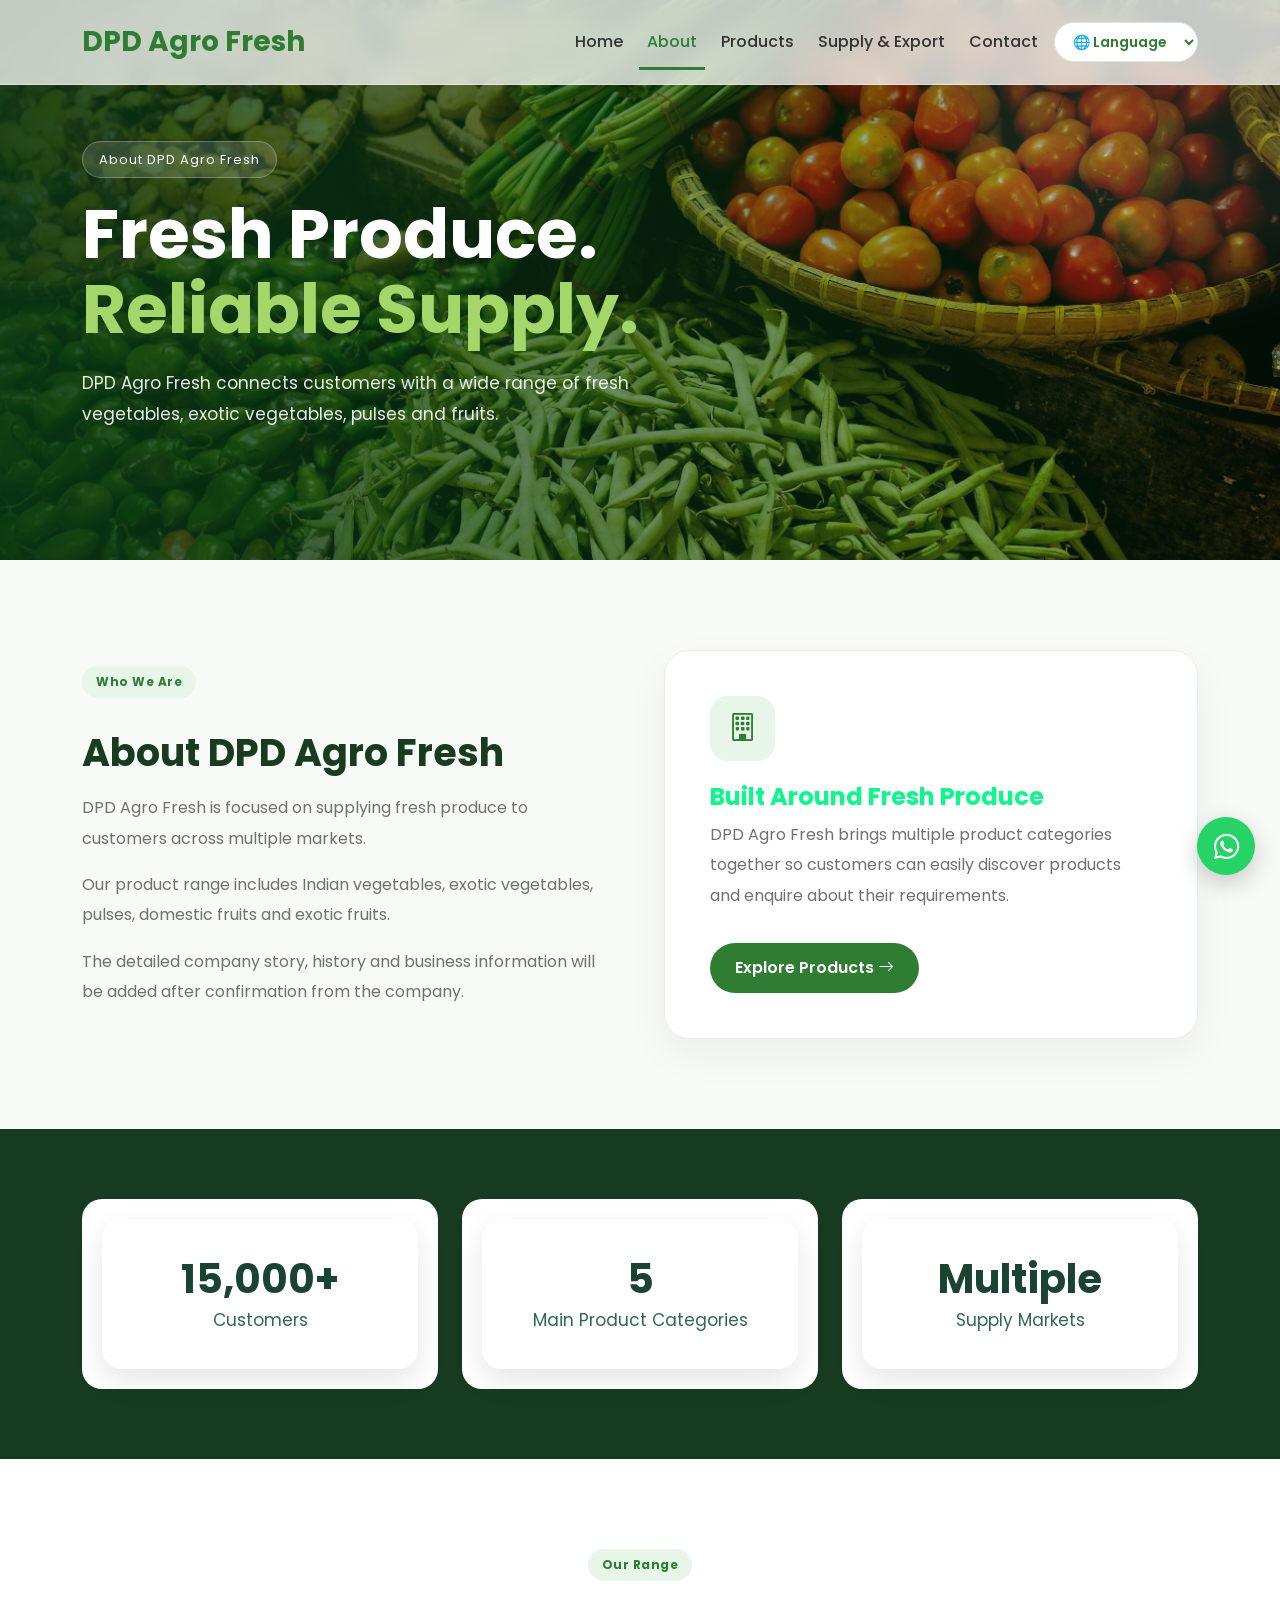
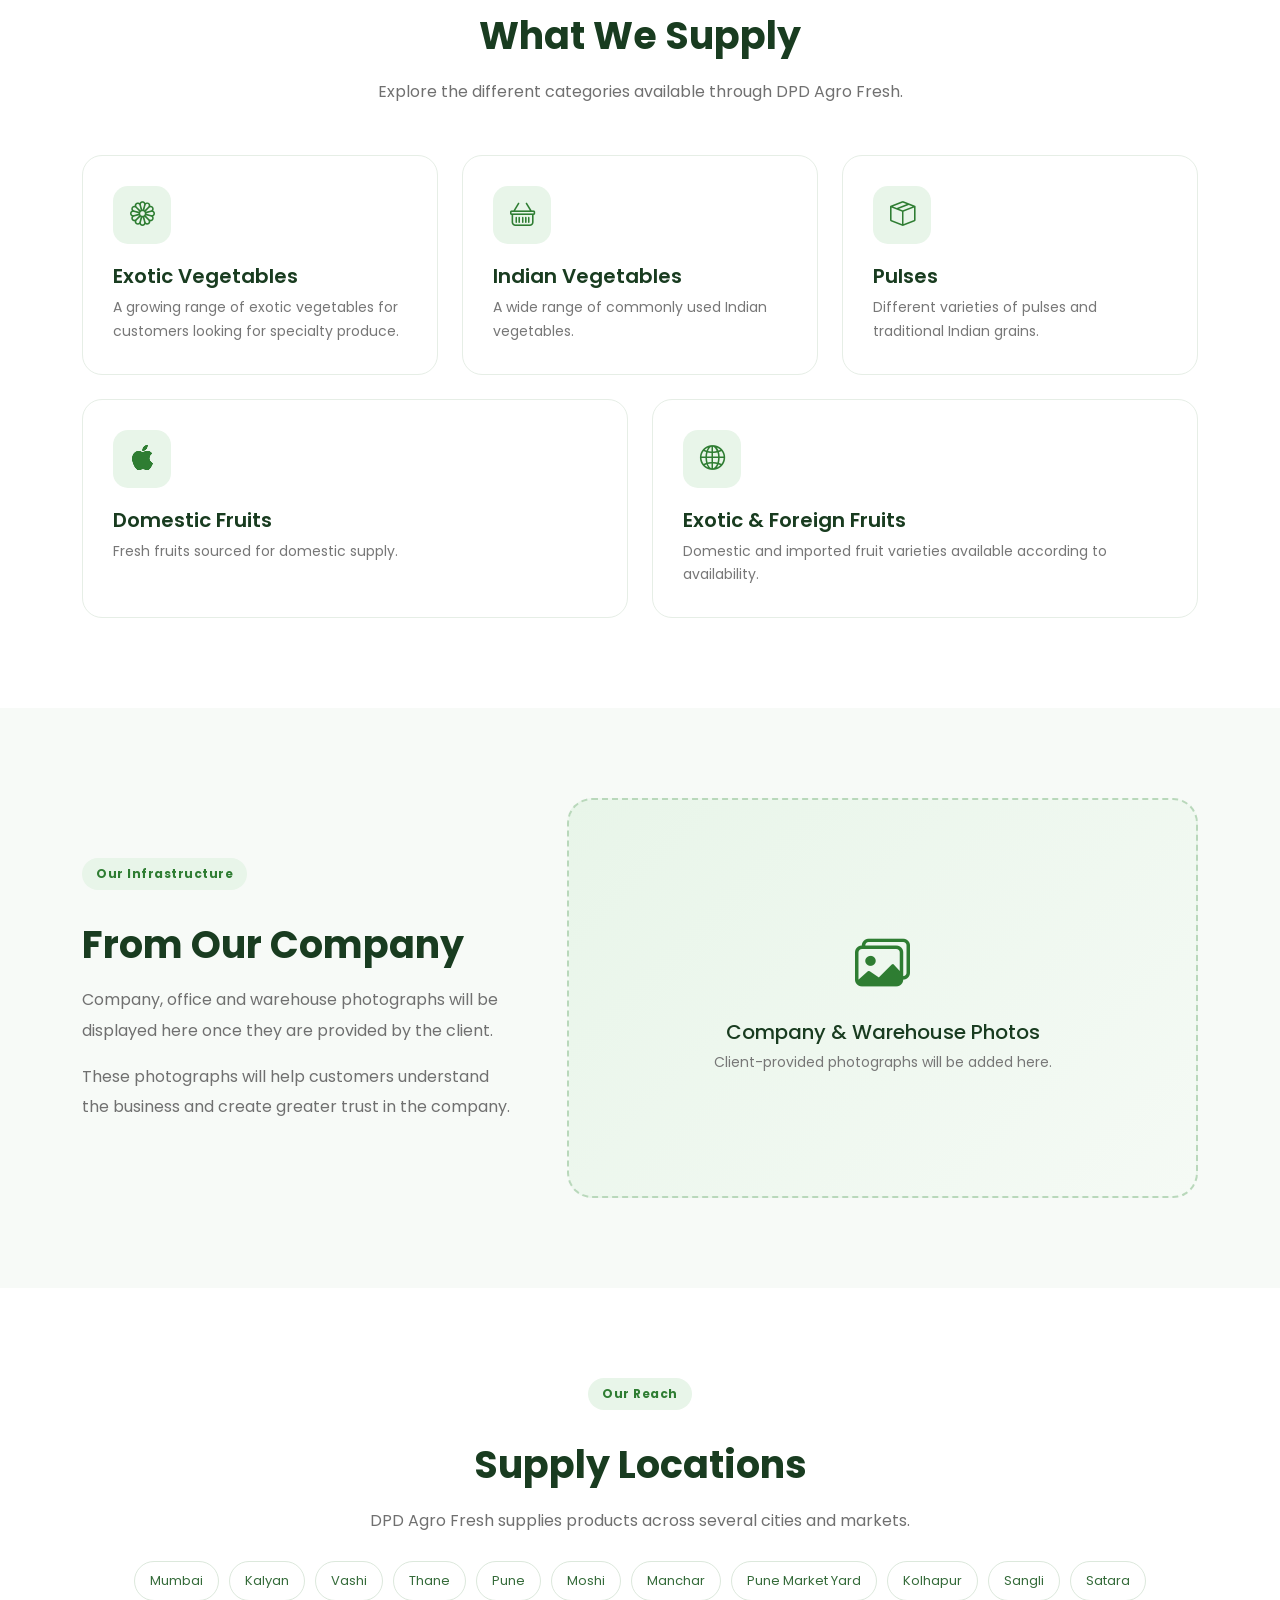
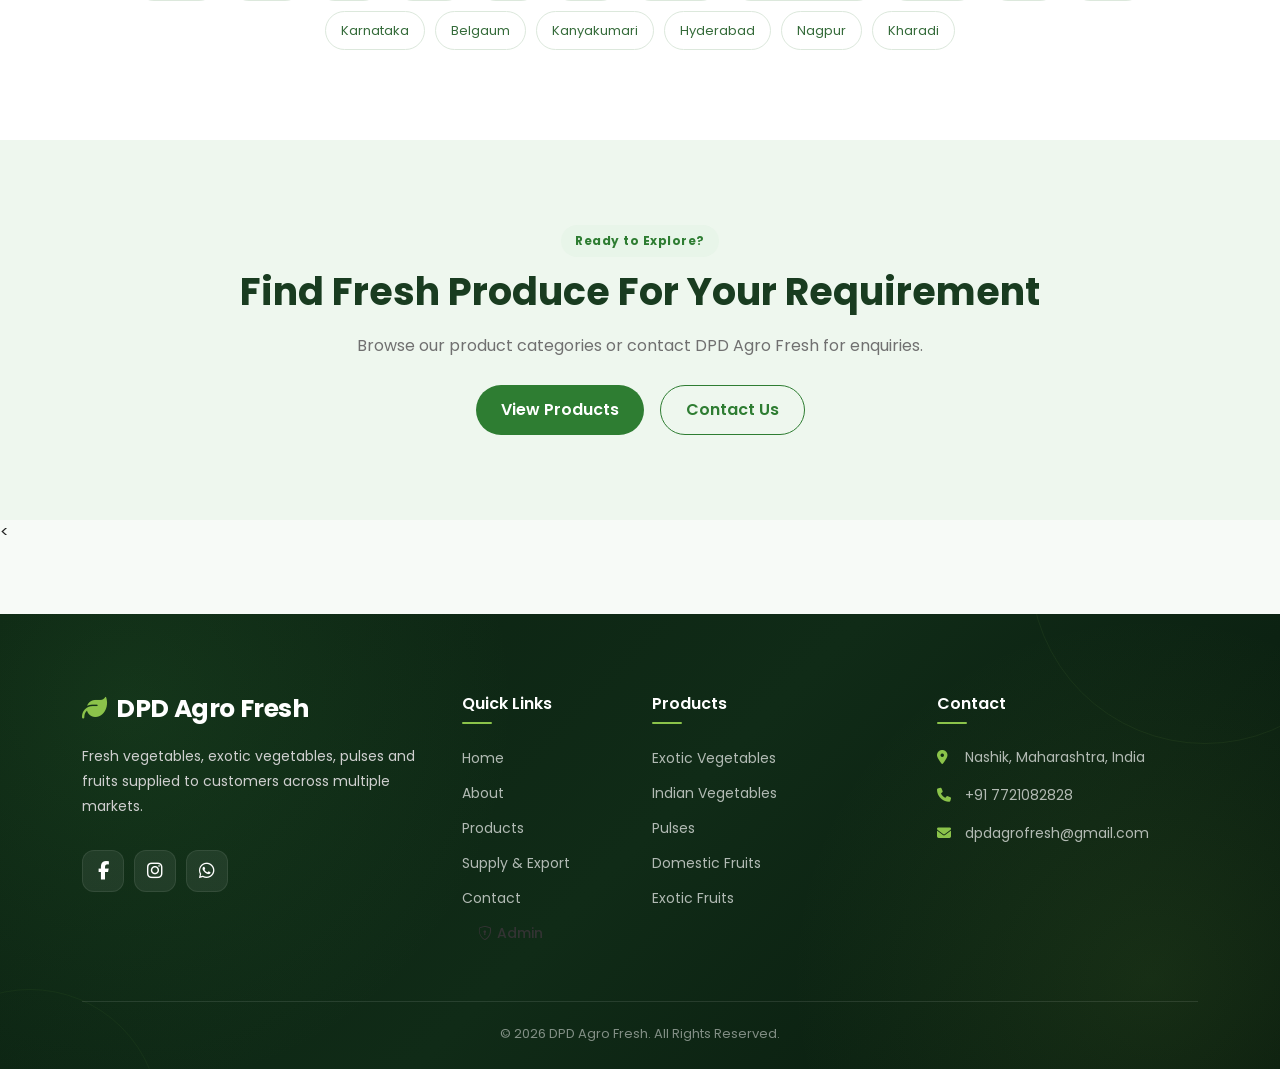
==== commit 52d94a1a: "Added contact page" ====
--- a/frontend/about.html
+++ b/frontend/about.html
@@ -3,924 +3,2814 @@
 
 <head>
 
-    <!-- Character Encoding -->
     <meta charset="UTF-8">
 
-    <!-- Responsive -->
-    <meta name="viewport" content="width=device-width, initial-scale=1.0">
-
-    <!-- SEO -->
-    <title>About Us | FreshFlow Export</title>
-
-    <meta name="description"
-        content="FreshFlow Export is a trusted exporter of premium fruits and vegetables from India to global markets. Learn about our mission, vision and commitment to quality.">
-
-    <meta name="keywords"
-        content="FreshFlow Export, Fruits Export, Vegetables Export, Agriculture Export India">
-
-    <meta name="author"
-        content="FreshFlow Export">
-
-    <!-- Bootstrap CSS -->
-
-    <link href="https://cdn.jsdelivr.net/npm/bootstrap@5.3.7/dist/css/bootstrap.min.css"
+    <meta
+        name="viewport"
+        content="width=device-width, initial-scale=1.0">
+
+    <title>About Us | DPD Agro Fresh</title>
+
+    <meta
+        name="description"
+        content="Learn more about DPD Agro Fresh and our fresh vegetables, exotic vegetables, pulses and fruits supply network.">
+
+
+    <!-- Bootstrap -->
+
+    <link
+        href="https://cdn.jsdelivr.net/npm/bootstrap@5.3.3/dist/css/bootstrap.min.css"
+        rel="stylesheet">
+
+
+    <!-- Bootstrap Icons -->
+
+    <link
         rel="stylesheet"
-        integrity="sha384-LN+7fdVzj6u52u30Kp6M/trliBMCMKTyK833zpbD+pXdCLuTusPj697FH4R/5mcr"
-        crossorigin="anonymous">
+        href="https://cdn.jsdelivr.net/npm/bootstrap-icons@1.11.3/font/bootstrap-icons.min.css">
+
 
     <!-- Font Awesome -->
 
-    <link rel="stylesheet"
-        href="https://cdnjs.cloudflare.com/ajax/libs/font-awesome/6.7.2/css/all.min.css">
-
-    <!-- Google Fonts -->
-
-    <link rel="preconnect" href="https://fonts.googleapis.com">
-
-    <link rel="preconnect"
-        href="https://fonts.gstatic.com"
-        crossorigin>
-
-    <link href="https://fonts.googleapis.com/css2?family=Poppins:wght@300;400;500;600;700;800&display=swap"
+    <link
+        rel="stylesheet"
+        href="https://cdnjs.cloudflare.com/ajax/libs/font-awesome/6.5.2/css/all.min.css">
+
+
+    <!-- Google Font -->
+
+    <link
+        href="https://fonts.googleapis.com/css2?family=Poppins:wght@400;500;600;700&display=swap"
         rel="stylesheet">
 
-    <!-- Custom CSS -->
-
-    <link rel="stylesheet"
-        href="css/style.css">
-
-    <link rel="icon"
-        href="images/logo.png"
-        type="image/png">
+
+    <!-- Main CSS -->
+
+    <link
+        rel="stylesheet"
+        href="../frontend/css/style.css">
+
+
+    <style>
+
+        /* =========================================
+           GENERAL
+        ========================================= */
+
+        html {
+            scroll-behavior: smooth;
+        }
+
+        body {
+
+            font-family: 'Poppins', sans-serif;
+
+            background: #f7faf7;
+
+            color: #222;
+
+            overflow-x: hidden;
+
+        }
+
+
+        /* =========================================
+           NAVBAR
+        ========================================= */
+
+        .main-navbar {
+
+            background: rgba(255,255,255,.97);
+
+            backdrop-filter: blur(12px);
+
+            -webkit-backdrop-filter: blur(12px);
+
+            box-shadow: 0 5px 25px rgba(0,0,0,.06);
+
+            transition:
+                transform .35s ease,
+                box-shadow .3s ease,
+                background .3s ease;
+
+            will-change: transform;
+
+        }
+
+
+        /*
+           Navbar hides while scrolling down.
+           JavaScript adds .nav-hidden.
+        */
+
+        .main-navbar.nav-hidden {
+
+            transform: translateY(-110%);
+
+        }
+
+
+        /*
+           Navbar becomes slightly stronger after scrolling.
+        */
+
+        .main-navbar.nav-scrolled {
+
+            background: rgba(255,255,255,.985);
+
+            box-shadow: 0 8px 30px rgba(0,0,0,.09);
+
+        }
+
+
+        .navbar-brand {
+
+            font-weight: 700;
+
+            color: #2e7d32 !important;
+
+        }
+
+
+        .nav-link {
+
+            color: #333 !important;
+
+            font-weight: 500;
+
+            margin-left: 8px;
+
+            transition:
+                color .25s ease,
+                transform .25s ease;
+
+        }
+
+
+        .nav-link:hover,
+
+        .nav-link.active {
+
+            color: #2e7d32 !important;
+
+        }
+
+
+        .nav-link:hover {
+
+            transform: translateY(-1px);
+
+        }
+
+
+        .navbar-toggler {
+
+            border: none;
+
+            box-shadow: none !important;
+
+        }
+
+
+        /* =========================================
+           HERO
+        ========================================= */
+
+        .about-hero {
+
+            min-height: 560px;
+
+            display: flex;
+
+            align-items: center;
+
+            padding: 130px 20px 80px;
+
+            color: white;
+
+            background:
+
+                linear-gradient(
+                    90deg,
+                    rgba(10,55,20,.90),
+                    rgba(10,55,20,.55),
+                    rgba(10,55,20,.25)
+                ),
+
+                url("../frontend/images/hero/hero.jpg");
+
+            background-size: cover;
+
+            background-position: center;
+
+            position: relative;
+
+            overflow: hidden;
+
+        }
+
+
+        .about-hero-content {
+
+            max-width: 750px;
+
+            animation: heroContentIn .8s ease both;
+
+        }
+
+
+        .hero-badge {
+
+            display: inline-block;
+
+            padding: 8px 16px;
+
+            border-radius: 50px;
+
+            background: rgba(255,255,255,.14);
+
+            border: 1px solid rgba(255,255,255,.25);
+
+            font-size: 13px;
+
+            margin-bottom: 20px;
+
+            backdrop-filter: blur(8px);
+
+            -webkit-backdrop-filter: blur(8px);
+
+        }
+
+
+        .about-hero h1 {
+
+            font-size: clamp(42px, 6vw, 68px);
+
+            font-weight: 700;
+
+            line-height: 1.1;
+
+            margin-bottom: 0;
+
+        }
+
+
+        .about-hero h1 span {
+
+            color: #a5d66a;
+
+        }
+
+
+        .about-hero p {
+
+            max-width: 650px;
+
+            line-height: 1.8;
+
+            font-size: 17px;
+
+            color: rgba(255,255,255,.9);
+
+            margin-top: 20px;
+
+        }
+
+
+        @keyframes heroContentIn {
+
+            from {
+
+                opacity: 0;
+
+                transform: translateY(30px);
+
+            }
+
+            to {
+
+                opacity: 1;
+
+                transform: translateY(0);
+
+            }
+
+        }
+
+
+        /* =========================================
+           SCROLL REVEAL
+        ========================================= */
+
+        .reveal {
+
+            opacity: 0;
+
+            transform: translateY(35px);
+
+            transition:
+
+                opacity .75s ease,
+
+                transform .75s cubic-bezier(.2,.65,.3,1);
+
+        }
+
+
+        .reveal.reveal-left {
+
+            transform: translateX(-40px);
+
+        }
+
+
+        .reveal.reveal-right {
+
+            transform: translateX(40px);
+
+        }
+
+
+        .reveal.active {
+
+            opacity: 1;
+
+            transform: translate(0,0);
+
+        }
+
+
+        /* Staggered cards */
+
+        .reveal-delay-1 {
+
+            transition-delay: .08s;
+
+        }
+
+
+        .reveal-delay-2 {
+
+            transition-delay: .16s;
+
+        }
+
+
+        .reveal-delay-3 {
+
+            transition-delay: .24s;
+
+        }
+
+
+        .reveal-delay-4 {
+
+            transition-delay: .32s;
+
+        }
+
+
+        .reveal-delay-5 {
+
+            transition-delay: .40s;
+
+        }
+
+
+        /* =========================================
+           SECTIONS
+        ========================================= */
+
+        .about-section {
+
+            padding: 90px 0;
+
+        }
+
+
+        .section-badge {
+
+            display: inline-block;
+
+            padding: 7px 14px;
+
+            border-radius: 50px;
+
+            background: #e8f5e9;
+
+            color: #2e7d32;
+
+            font-size: 12px;
+
+            font-weight: 700;
+
+            letter-spacing: .5px;
+
+            margin-bottom: 12px;
+
+        }
+
+
+        .section-title {
+
+            font-size: 38px;
+
+            font-weight: 700;
+
+            color: #193c20;
+
+            margin-bottom: 18px;
+
+        }
+
+
+        .section-text {
+
+            color: #707070;
+
+            line-height: 1.9;
+
+        }
+
+
+        /* =========================================
+           INTRO CARD
+        ========================================= */
+
+        .intro-card {
+
+            background: white;
+
+            border-radius: 25px;
+
+            padding: 45px;
+
+            border: 1px solid #e7eee7;
+
+            box-shadow: 0 15px 40px rgba(0,0,0,.05);
+
+            transition:
+                transform .35s ease,
+                box-shadow .35s ease;
+
+        }
+
+
+        .intro-card:hover {
+
+            transform: translateY(-6px);
+
+            box-shadow: 0 20px 45px rgba(0,0,0,.09);
+
+        }
+
+
+        .intro-icon {
+
+            width: 65px;
+
+            height: 65px;
+
+            display: flex;
+
+            align-items: center;
+
+            justify-content: center;
+
+            border-radius: 18px;
+
+            background: #e8f5e9;
+
+            color: #2e7d32;
+
+            font-size: 28px;
+
+            margin-bottom: 22px;
+
+        }
+
+
+        /* =========================================
+           STATS
+        ========================================= */
+
+        .stats-section {
+
+            background: #173b20;
+
+            color: white;
+
+            padding: 70px 0;
+
+        }
+
+
+        .stat-box {
+
+            text-align: center;
+
+            padding: 20px;
+
+        }
+
+
+        .stat-card {
+
+            background: rgba(255,255,255,.96);
+
+            border-radius: 20px;
+
+            padding: 28px 20px;
+
+            min-height: 150px;
+
+            display: flex;
+
+            flex-direction: column;
+
+            justify-content: center;
+
+            box-shadow: 0 12px 30px rgba(0,0,0,.10);
+
+            transition:
+                transform .35s ease,
+                box-shadow .35s ease;
+
+        }
+
+
+        .stat-card:hover {
+
+            transform: translateY(-7px);
+
+            box-shadow: 0 18px 35px rgba(0,0,0,.16);
+
+        }
+
+
+        .stat-box h2 {
+
+            font-size: 40px;
+
+            font-weight: 700;
+
+            margin-bottom: 5px;
+
+        }
+
+
+        .stat-box p {
+
+            margin: 0;
+
+        }
+
+
+        /* =========================================
+           PRODUCT / SUPPLY CARDS
+        ========================================= */
+
+        .supply-card {
+
+            background: white;
+
+            border-radius: 20px;
+
+            padding: 30px;
+
+            height: 100%;
+
+            border: 1px solid #e6eee6;
+
+            transition:
+
+                transform .35s ease,
+
+                box-shadow .35s ease,
+
+                border-color .35s ease;
+
+        }
+
+
+        .supply-card:hover {
+
+            transform: translateY(-8px);
+
+            box-shadow: 0 18px 40px rgba(0,0,0,.09);
+
+            border-color: #c9dfca;
+
+        }
+
+
+        .supply-icon {
+
+            width: 58px;
+
+            height: 58px;
+
+            border-radius: 15px;
+
+            background: #e8f5e9;
+
+            color: #2e7d32;
+
+            display: flex;
+
+            align-items: center;
+
+            justify-content: center;
+
+            font-size: 25px;
+
+            margin-bottom: 20px;
+
+            transition:
+
+                transform .35s ease,
+
+                background .35s ease;
+
+        }
+
+
+        .supply-card:hover .supply-icon {
+
+            transform: scale(1.08);
+
+            background: #dcefdc;
+
+        }
+
+
+        .supply-card h5 {
+
+            font-weight: 600;
+
+            color: #193c20;
+
+        }
+
+
+        .supply-card p {
+
+            color: #777;
+
+            font-size: 14px;
+
+            line-height: 1.7;
+
+            margin-bottom: 0;
+
+        }
+
+
+        /* =========================================
+           PHOTO PLACEHOLDER
+        ========================================= */
+
+        .photo-placeholder {
+
+            min-height: 400px;
+
+            border-radius: 25px;
+
+            background:
+
+                linear-gradient(
+                    135deg,
+                    #e8f5e9,
+                    #f5faf5
+                );
+
+            border: 2px dashed #b9d8bb;
+
+            display: flex;
+
+            align-items: center;
+
+            justify-content: center;
+
+            text-align: center;
+
+            padding: 30px;
+
+            transition:
+
+                transform .35s ease,
+
+                box-shadow .35s ease;
+
+        }
+
+
+        .photo-placeholder:hover {
+
+            transform: translateY(-5px);
+
+            box-shadow: 0 15px 35px rgba(0,0,0,.06);
+
+        }
+
+
+        .photo-placeholder i {
+
+            font-size: 55px;
+
+            color: #2e7d32;
+
+            margin-bottom: 15px;
+
+        }
+
+
+        .photo-placeholder h5 {
+
+            color: #193c20;
+
+        }
+
+
+        .photo-placeholder p {
+
+            color: #777;
+
+            font-size: 14px;
+
+            margin: 0;
+
+        }
+
+
+        /* =========================================
+           LOCATION PILLS
+        ========================================= */
+
+        .location-wrapper {
+
+            display: flex;
+
+            flex-wrap: wrap;
+
+            gap: 10px;
+
+            margin-top: 25px;
+
+        }
+
+
+        .location-pill {
+
+            padding: 9px 15px;
+
+            border-radius: 50px;
+
+            background: white;
+
+            border: 1px solid #dce8dc;
+
+            color: #356b3a;
+
+            font-size: 13px;
+
+            transition:
+
+                background .25s ease,
+
+                color .25s ease,
+
+                transform .25s ease,
+
+                box-shadow .25s ease;
+
+        }
+
+
+        .location-pill:hover {
+
+            background: #2e7d32;
+
+            color: white;
+
+            border-color: #2e7d32;
+
+            transform: translateY(-2px);
+
+            box-shadow: 0 5px 15px rgba(46,125,50,.18);
+
+        }
+
+
+        /* =========================================
+           CTA
+        ========================================= */
+
+        .about-cta {
+
+            padding: 85px 20px;
+
+            background: #eef7ee;
+
+            text-align: center;
+
+        }
+
+
+        .about-cta h2 {
+
+            font-size: 38px;
+
+            font-weight: 700;
+
+            color: #193c20;
+
+        }
+
+
+        .btn-main {
+
+            display: inline-block;
+
+            background: #2e7d32;
+
+            color: white;
+
+            padding: 13px 25px;
+
+            border-radius: 50px;
+
+            text-decoration: none;
+
+            font-weight: 600;
+
+            transition:
+
+                background .3s ease,
+
+                transform .3s ease,
+
+                box-shadow .3s ease;
+
+        }
+
+
+        .btn-main:hover {
+
+            background: #256b29;
+
+            color: white;
+
+            transform: translateY(-3px);
+
+            box-shadow: 0 10px 22px rgba(46,125,50,.22);
+
+        }
+
+
+        .btn-outline-main {
+
+            display: inline-block;
+
+            border: 1px solid #2e7d32;
+
+            color: #2e7d32;
+
+            padding: 12px 25px;
+
+            border-radius: 50px;
+
+            text-decoration: none;
+
+            font-weight: 600;
+
+            transition:
+
+                background .3s ease,
+
+                color .3s ease,
+
+                transform .3s ease;
+
+        }
+
+
+        .btn-outline-main:hover {
+
+            background: #2e7d32;
+
+            color: white;
+
+            transform: translateY(-3px);
+
+        }
+
+
+        /* =====================================================
+           PREMIUM FOOTER
+           ALL ORIGINAL LINKS PRESERVED
+        ====================================================== */
+
+        .footer {
+
+            position: relative;
+
+            overflow: hidden;
+
+            background:
+                radial-gradient(
+                    circle at 10% 20%,
+                    rgba(76,175,80,0.13),
+                    transparent 32%
+                ),
+                radial-gradient(
+                    circle at 90% 80%,
+                    rgba(139,195,74,0.10),
+                    transparent 30%
+                ),
+                linear-gradient(
+                    135deg,
+                    #0b2111,
+                    #102b17 50%,
+                    #08190d
+                );
+
+            color: #fff;
+
+            padding: 80px 0 25px;
+
+            margin-top: 70px;
+
+        }
+
+
+        .footer::before {
+
+            content: "";
+
+            position: absolute;
+
+            width: 350px;
+
+            height: 350px;
+
+            border-radius: 50%;
+
+            border: 1px solid rgba(139,195,74,0.08);
+
+            top: -220px;
+
+            right: -100px;
+
+        }
+
+
+        .footer::after {
+
+            content: "";
+
+            position: absolute;
+
+            width: 260px;
+
+            height: 260px;
+
+            border-radius: 50%;
+
+            border: 1px solid rgba(139,195,74,0.06);
+
+            bottom: -180px;
+
+            left: -100px;
+
+        }
+
+
+        .footer .container {
+
+            position: relative;
+
+            z-index: 2;
+
+        }
+
+
+        .footer-logo {
+
+            font-weight: 700;
+
+            font-size: 25px;
+
+            letter-spacing: -0.4px;
+
+        }
+
+
+        .footer-logo i {
+
+            color: #8bc34a;
+
+            margin-right: 5px;
+
+        }
+
+
+        .footer-text {
+
+            color: rgba(255,255,255,0.68);
+
+            line-height: 1.9;
+
+            max-width: 400px;
+
+            font-size: 14px;
+
+        }
+
+
+        .footer h5 {
+
+            color: #fff;
+
+            margin-bottom: 22px;
+
+            font-size: 16px;
+
+            font-weight: 600;
+
+        }
+
+
+        .footer h5::after {
+
+            content: "";
+
+            display: block;
+
+            width: 30px;
+
+            height: 2px;
+
+            background: #8bc34a;
+
+            border-radius: 10px;
+
+            margin-top: 9px;
+
+        }
+
+
+        .footer-links {
+
+            list-style: none;
+
+            padding: 0;
+
+            margin: 0;
+
+        }
+
+
+        .footer-links li {
+
+            margin-bottom: 11px;
+
+        }
+
+
+        .footer-links a {
+
+            position: relative;
+
+            color: rgba(255,255,255,0.68);
+
+            text-decoration: none;
+
+            font-size: 14px;
+
+            transition:
+                all 0.3s ease;
+
+        }
+
+
+        .footer-links a:hover {
+
+            color: #a5d66a;
+
+            padding-left: 5px;
+
+        }
+
+
+        .footer-contact p {
+
+            color: rgba(255,255,255,0.68);
+
+            font-size: 14px;
+
+            line-height: 1.7;
+
+            margin-bottom: 14px;
+
+        }
+
+
+        .footer-contact i {
+
+            width: 24px;
+
+            color: #8bc34a;
+
+        }
+
+
+        .social-icons {
+
+            display: flex;
+
+            gap: 10px;
+
+        }
+
+
+        .social-icons a {
+
+            width: 42px;
+
+            height: 42px;
+
+            display: flex;
+
+            align-items: center;
+
+            justify-content: center;
+
+            border-radius: 12px;
+
+            background: rgba(255,255,255,0.07);
+
+            border: 1px solid rgba(255,255,255,0.08);
+
+            color: white;
+
+            text-decoration: none;
+
+            transition:
+                all 0.3s ease;
+
+        }
+
+
+        .social-icons a:hover {
+
+            background: #2e7d32;
+
+            border-color: #2e7d32;
+
+            transform: translateY(-4px);
+
+            box-shadow:
+                0 8px 20px rgba(46,125,50,0.25);
+
+        }
+
+
+        .footer-admin-link {
+
+            display: inline-flex;
+
+            align-items: center;
+
+            gap: 5px;
+
+        }
+
+
+        .footer-bottom {
+
+            border-top: 1px solid rgba(255,255,255,0.10);
+
+            margin-top: 45px;
+
+            padding-top: 22px;
+
+            text-align: center;
+
+            color: rgba(255,255,255,0.48);
+
+            font-size: 13px;
+
+        }
+        /* =========================================
+           WHATSAPP
+        ========================================= */
+
+        .whatsapp-float {
+
+            position: fixed;
+
+            right: 25px;
+
+            bottom: 25px;
+
+            width: 58px;
+
+            height: 58px;
+
+            display: flex;
+
+            align-items: center;
+
+            justify-content: center;
+
+            border-radius: 50%;
+
+            background: #25d366;
+
+            color: white;
+
+            font-size: 29px;
+
+            text-decoration: none;
+
+            box-shadow: 0 8px 25px rgba(0,0,0,.2);
+
+            z-index: 999;
+
+            transition:
+
+                transform .25s ease,
+
+                box-shadow .25s ease;
+
+        }
+
+
+        .whatsapp-float:hover {
+
+            color: white;
+
+            transform: scale(1.08);
+
+            box-shadow: 0 12px 30px rgba(0,0,0,.25);
+
+        }
+
+
+        /* =========================================
+           MOBILE
+        ========================================= */
+
+        @media(max-width:991px) {
+
+            .navbar-collapse {
+
+                background: rgba(255,255,255,.98);
+
+                padding: 18px;
+
+                border-radius: 15px;
+
+                box-shadow: 0 15px 35px rgba(0,0,0,.10);
+
+                margin-top: 12px;
+
+            }
+
+
+            .nav-link {
+
+                margin-left: 0;
+
+                padding: 11px 5px;
+
+                border-bottom: 1px solid #edf2ed;
+
+            }
+
+
+            /*
+               Never hide navbar while mobile menu is open.
+            */
+
+            .main-navbar.menu-open {
+
+                transform: translateY(0) !important;
+
+            }
+
+        }
+
+
+        @media(max-width:768px) {
+
+            .about-hero {
+
+                min-height: 520px;
+
+                padding-top: 120px;
+
+            }
+
+
+            .about-hero h1 {
+
+                font-size: 43px;
+
+            }
+
+
+            .about-hero p {
+
+                font-size: 15px;
+
+            }
+
+
+            .about-section {
+
+                padding: 70px 0;
+
+            }
+
+
+            .section-title {
+
+                font-size: 30px;
+
+            }
+
+
+            .intro-card {
+
+                padding: 30px;
+
+            }
+
+
+            .about-cta h2 {
+
+                font-size: 30px;
+
+            }
+
+
+            .photo-placeholder {
+
+                min-height: 300px;
+
+            }
+
+
+            .whatsapp-float {
+
+                width: 54px;
+
+                height: 54px;
+
+                right: 18px;
+
+                bottom: 18px;
+
+                font-size: 26px;
+
+            }
+
+        }
+
+
+        /* =========================================
+           REDUCED MOTION
+        ========================================= */
+
+        @media (prefers-reduced-motion: reduce) {
+
+            html {
+
+                scroll-behavior: auto;
+
+            }
+
+
+            * {
+
+                animation-duration: 0.01ms !important;
+
+                animation-iteration-count: 1 !important;
+
+                transition-duration: 0.01ms !important;
+
+            }
+
+
+            .reveal {
+
+                opacity: 1;
+
+                transform: none;
+
+            }
+
+        }
+/* =========================================
+   GOOGLE TRANSLATE - HIDE TOP BANNER
+========================================= */
+
+/* Hide Google Translate top notification bar */
+.goog-te-banner-frame.skiptranslate {
+    display: none !important;
+}
+
+iframe.goog-te-banner-frame.skiptranslate {
+    display: none !important;
+}
+
+/* Prevent Google from pushing the website down */
+body {
+    top: 0 !important;
+    position: static !important;
+}
+
+/* Hide Google Translate injected iframe */
+iframe.skiptranslate {
+    visibility: hidden !important;
+}
+
+/* Keep our own language selector visible */
+#google_translate_element {
+    display: none !important;
+}
+    </style>
 
 </head>
 
+
 <body>
 
-    <!-- =============================
-            NAVBAR
-    ============================== -->
-
-    <!-- Navbar Code -->
-     <nav class="navbar navbar-expand-lg fixed-top">
-
-    <div class="container">
-
-        <a class="navbar-brand" href="index.html">
-
-            <i class="fa-solid fa-leaf"></i>
-
-            FreshFlow Export
-
-        </a>
-
-        <button class="navbar-toggler"
+<div id="google_translate_element" style="display:none;"></div>
+    <!-- =========================================
+         NAVBAR
+    ========================================= -->
+
+    <nav
+        id="mainNavbar"
+        class="navbar navbar-expand-lg fixed-top main-navbar">
+
+        <div class="container">
+
+
+            <a
+                class="navbar-brand"
+                href="../frontend/index.html">
+
+                DPD Agro Fresh
+
+            </a>
+
+
+            <button
+                class="navbar-toggler"
                 type="button"
                 data-bs-toggle="collapse"
-                data-bs-target="#navbarNav">
-
-            <span class="navbar-toggler-icon"></span>
-
-        </button>
-
-        <div class="collapse navbar-collapse justify-content-end"
-             id="navbarNav">
-
-            <ul class="navbar-nav">
-
-                <li class="nav-item">
-                    <a class="nav-link" href="index.html">Home</a>
-                </li>
-
-                <li class="nav-item">
-                    <a class="nav-link active" href="about.html">About</a>
-                </li>
-
-                <li class="nav-item">
-                    <a class="nav-link" href="products.html">Products</a>
-                </li>
-
-                <li class="nav-item">
-                    <a class="nav-link" href="export.html">Export</a>
-                </li>
-
-                <li class="nav-item">
-                    <a class="nav-link" href="contact.html">Contact</a>
-                </li>
-
-            </ul>
+                data-bs-target="#mainNavbarCollapse"
+                aria-controls="mainNavbarCollapse"
+                aria-expanded="false"
+                aria-label="Toggle navigation">
+
+                <span class="navbar-toggler-icon"></span>
+
+            </button>
+
+
+            <div
+                class="collapse navbar-collapse"
+                id="mainNavbarCollapse">
+
+
+                <ul class="navbar-nav ms-auto">
+
+
+                    <li class="nav-item">
+
+                        <a
+                            class="nav-link"
+                            href="../frontend/index.html">
+
+                            Home
+
+                        </a>
+
+                    </li>
+
+
+                    <li class="nav-item">
+
+                        <a
+                            class="nav-link active"
+                            href="about.html">
+
+                            About
+
+                        </a>
+
+                    </li>
+
+
+                    <li class="nav-item">
+
+                        <a
+                            class="nav-link"
+                            href="products.html">
+
+                            Products
+
+                        </a>
+
+                    </li>
+
+
+                    <li class="nav-item">
+
+                        <a
+                            class="nav-link"
+                            href="export.html">
+
+                            Supply & Export
+
+                        </a>
+
+                    </li>
+
+
+                    <li class="nav-item">
+
+                        <a
+                            class="nav-link"
+                            href="contact.html">
+
+                            Contact
+
+                        </a>
+
+                    </li>
+                    <li class="nav-item ms-lg-2">
+    <select
+        id="languageSelect"
+        class="language-select"
+        aria-label="Select language">
+
+        <option value="">🌐 Language</option>
+        <option value="en">English</option>
+        <option value="mr">मराठी</option>
+        <option value="hi">हिन्दी</option>
+        <option value="kn">ಕನ್ನಡ</option>
+        <option value="gu">ગુજરાતી</option>
+        <option value="ta">தமிழ்</option>
+        <option value="te">తెలుగు</option>
+
+    </select>
+</li>
+
+
+                </ul>
+
+            </div>
 
         </div>
 
-    </div>
-
-</nav>
-
-
-
-
-    <!-- =============================
-            HERO
-    ============================== -->
-<section class="about-hero">
-
-<div class="container">
-
-<div class="row align-items-center">
-
-<div class="col-lg-6">
-
-<span class="hero-badge">
-
-ABOUT FRESHFLOW
-
-</span>
-
-<h1>
-
-Delivering India's Freshness To The World
-
-</h1>
-
-<p>
-
-FreshFlow Export is dedicated to supplying premium-quality fruits and vegetables sourced directly from trusted Indian farmers. Our focus is on freshness, reliability, and building long-term partnerships with international buyers.
-
-</p>
-
-<div class="hero-buttons">
-
-<a href="contact.html" class="btn btn-success btn-lg">
-
-Get In Touch
-
-</a>
-
-<a href="products.html" class="btn btn-outline-success btn-lg ms-3">
-
-View Products
-
-</a>
-
-</div>
-
-</div>
-
-<div class="col-lg-6 text-center">
-
-<img
-src="images/about/hero.jpg"
-class="img-fluid about-hero-image"
-alt="Fresh Produce">
-
-</div>
-
-</div>
-
-</div>
-
-</section>
-
-
-    <!-- =============================
-            COMPANY STORY
-    ============================== -->
-<section class="company-story">
-
-<div class="container">
-
-<div class="row align-items-center">
-
-<div class="col-lg-6">
-
-<img
-src="images/about/story.jpg"
-class="img-fluid rounded-4 shadow-lg"
-alt="Company Story">
-
-</div>
-
-<div class="col-lg-6">
-
-<span class="section-badge">
-
-OUR STORY
-
-</span>
-
-<h2 class="section-title">
-
-Growing Together With Farmers
-
-</h2>
-
-<p>
-
-FreshFlow Export was established with one clear mission — to connect Indian agriculture with global markets while maintaining the highest quality standards.
-
-</p>
-
-<p>
-
-We work closely with experienced farmers, modern packaging facilities, and trusted logistics partners to ensure every shipment reaches international buyers in perfect condition.
-
-</p>
-
-<p>
-
-Our commitment goes beyond exports. We aim to build sustainable relationships that benefit farmers, distributors, retailers, and consumers across the world.
-
-</p>
-
-<div class="story-highlight">
-
-<div>
-
-<h3>25+</h3>
-
-<span>Countries Served</span>
-
-</div>
-
-<div>
-
-<h3>1000+</h3>
-
-<span>Happy Clients</span>
-
-</div>
-
-<div>
-
-<h3>150+</h3>
-
-<span>Products</span>
-
-</div>
-
-</div>
-
-</div>
-
-</div>
-
-</div>
-
-</section>
-
-
-
-    <!-- =============================
-            MISSION & VISION
-    ============================== -->
-<section class="mission-section">
-
-<div class="container">
-
-<div class="text-center mb-5">
-
-<span class="section-badge">
-
-MISSION & VISION
-
-</span>
-
-<h2 class="section-title">
-
-Driven By Quality, Powered By Trust
-
-</h2>
-
-<p class="section-subtitle">
-
-Our commitment is to deliver fresh agricultural products while building lasting partnerships worldwide.
-
-</p>
-
-</div>
-
-<div class="row g-4">
-
-<div class="col-lg-6">
-
-<div class="mission-card">
-
-<div class="mission-icon">
-
-<i class="fa-solid fa-bullseye"></i>
-
-</div>
-
-<h3>
-
-Our Mission
-
-</h3>
-
-<p>
-
-To deliver premium-quality fruits and vegetables from Indian farms to global markets through ethical sourcing, strict quality control, and efficient logistics.
-
-</p>
-
-</div>
-
-</div>
-
-<div class="col-lg-6">
-
-<div class="mission-card">
-
-<div class="mission-icon">
-
-<i class="fa-solid fa-eye"></i>
-
-</div>
-
-<h3>
-
-Our Vision
-
-</h3>
-
-<p>
-
-To become one of the most trusted agricultural export companies by connecting farmers with international buyers while promoting sustainable growth and innovation.
-
-</p>
-
-</div>
-
-</div>
-
-</div>
-
-</div>
-
-</section>
-
-
-    <!-- ==========================================
-            WHY CHOOSE FRESHFLOW
-=========================================== -->
-
-<section class="why-about py-5">
-
-    <div class="container">
-
-        <div class="text-center mb-5">
+    </nav>
+
+
+    <!-- =========================================
+         HERO
+    ========================================= -->
+
+    <section class="about-hero">
+
+        <div class="container">
+
+            <div class="about-hero-content">
+
+                <span class="hero-badge">
+
+                    <i class="bi bi-leaf"></i>
+
+                    About DPD Agro Fresh
+
+                </span>
+
+
+                <h1>
+
+                    Fresh Produce.
+
+                    <br>
+
+                    <span>
+                        Reliable Supply.
+                    </span>
+
+                </h1>
+
+
+                <p>
+
+                    DPD Agro Fresh connects customers
+                    with a wide range of fresh vegetables,
+                    exotic vegetables, pulses and fruits.
+
+                </p>
+
+            </div>
+
+        </div>
+
+    </section>
+
+
+    <!-- =========================================
+         INTRODUCTION
+    ========================================= -->
+
+    <section class="about-section">
+
+        <div class="container">
+
+            <div class="row align-items-center g-5">
+
+
+                <div class="col-lg-6 reveal reveal-left">
+
+                    <span class="section-badge">
+
+                        Who We Are
+
+                    </span>
+
+
+                    <h2 class="section-title">
+
+                        About DPD Agro Fresh
+
+                    </h2>
+
+
+                    <p class="section-text">
+
+                        DPD Agro Fresh is focused on supplying
+                        fresh produce to customers across
+                        multiple markets.
+
+                    </p>
+
+
+                    <p class="section-text">
+
+                        Our product range includes Indian
+                        vegetables, exotic vegetables, pulses,
+                        domestic fruits and exotic fruits.
+
+                    </p>
+
+
+                    <p class="section-text">
+
+                        The detailed company story, history
+                        and business information will be
+                        added after confirmation from the
+                        company.
+
+                    </p>
+
+                </div>
+
+
+                <div class="col-lg-6 reveal reveal-right">
+
+                    <div class="intro-card">
+
+                        <div class="intro-icon">
+
+                            <i class="bi bi-building"></i>
+
+                        </div>
+
+
+                        <h4>
+
+                            Built Around Fresh Produce
+
+                        </h4>
+
+
+                        <p class="section-text">
+
+                            DPD Agro Fresh brings multiple
+                            product categories together so
+                            customers can easily discover
+                            products and enquire about their
+                            requirements.
+
+                        </p>
+
+
+                        <a
+                            href="products.html"
+                            class="btn-main mt-3">
+
+                            Explore Products
+
+                            <i class="bi bi-arrow-right"></i>
+
+                        </a>
+
+                    </div>
+
+                </div>
+
+
+            </div>
+
+        </div>
+
+    </section>
+
+
+    <!-- =========================================
+         STATS
+    ========================================= -->
+
+    <section class="stats-section">
+
+        <div class="container">
+
+            <div class="row g-4">
+
+
+                <div class="col-md-4 reveal reveal-delay-1">
+
+                    <div class="stat-box">
+
+                        <div class="stat-card">
+
+                            <h2 style="color:#1b4332;">
+                                15,000+
+                            </h2>
+
+                            <p style="color:#2d6a4f;">
+                                Customers
+                            </p>
+
+                        </div>
+
+                    </div>
+
+                </div>
+
+
+                <div class="col-md-4 reveal reveal-delay-2">
+
+                    <div class="stat-box">
+
+                        <div class="stat-card">
+
+                            <h2 style="color:#1b4332;">
+                                5
+                            </h2>
+
+                            <p style="color:#2d6a4f;">
+                                Main Product Categories
+                            </p>
+
+                        </div>
+
+                    </div>
+
+                </div>
+
+
+                <div class="col-md-4 reveal reveal-delay-3">
+
+                    <div class="stat-box">
+
+                        <div class="stat-card">
+
+                            <h2 style="color:#1b4332;">
+                                Multiple
+                            </h2>
+
+                            <p style="color:#2d6a4f;">
+                                Supply Markets
+                            </p>
+
+                        </div>
+
+                    </div>
+
+                </div>
+
+
+            </div>
+
+        </div>
+
+    </section>
+
+
+    <!-- =========================================
+         WHAT WE SUPPLY
+    ========================================= -->
+
+    <section class="about-section bg-white">
+
+        <div class="container">
+
+
+            <div class="text-center mb-5 reveal">
+
+                <span class="section-badge">
+
+                    Our Range
+
+                </span>
+
+
+                <h2 class="section-title">
+
+                    What We Supply
+
+                </h2>
+
+
+                <p
+                    class="section-text mx-auto"
+                    style="max-width:700px;">
+
+                    Explore the different categories
+                    available through DPD Agro Fresh.
+
+                </p>
+
+            </div>
+
+
+            <div class="row g-4">
+
+
+                <div class="col-lg-4 col-md-6 reveal reveal-delay-1">
+
+                    <div class="supply-card">
+
+                        <div class="supply-icon">
+
+                            <i class="bi bi-flower1"></i>
+
+                        </div>
+
+
+                        <h5>
+                            Exotic Vegetables
+                        </h5>
+
+
+                        <p>
+
+                            A growing range of exotic
+                            vegetables for customers looking
+                            for specialty produce.
+
+                        </p>
+
+                    </div>
+
+                </div>
+
+
+                <div class="col-lg-4 col-md-6 reveal reveal-delay-2">
+
+                    <div class="supply-card">
+
+                        <div class="supply-icon">
+
+                            <i class="bi bi-basket"></i>
+
+                        </div>
+
+
+                        <h5>
+                            Indian Vegetables
+                        </h5>
+
+
+                        <p>
+
+                            A wide range of commonly used
+                            Indian vegetables.
+
+                        </p>
+
+                    </div>
+
+                </div>
+
+
+                <div class="col-lg-4 col-md-6 reveal reveal-delay-3">
+
+                    <div class="supply-card">
+
+                        <div class="supply-icon">
+
+                            <i class="bi bi-box-seam"></i>
+
+                        </div>
+
+
+                        <h5>
+                            Pulses
+                        </h5>
+
+
+                        <p>
+
+                            Different varieties of pulses
+                            and traditional Indian grains.
+
+                        </p>
+
+                    </div>
+
+                </div>
+
+
+                <div class="col-lg-6 col-md-6 reveal reveal-delay-4">
+
+                    <div class="supply-card">
+
+                        <div class="supply-icon">
+
+                            <i class="bi bi-apple"></i>
+
+                        </div>
+
+
+                        <h5>
+                            Domestic Fruits
+                        </h5>
+
+
+                        <p>
+
+                            Fresh fruits sourced for
+                            domestic supply.
+
+                        </p>
+
+                    </div>
+
+                </div>
+
+
+                <div class="col-lg-6 col-md-6 reveal reveal-delay-5">
+
+                    <div class="supply-card">
+
+                        <div class="supply-icon">
+
+                            <i class="bi bi-globe2"></i>
+
+                        </div>
+
+
+                        <h5>
+                            Exotic & Foreign Fruits
+                        </h5>
+
+
+                        <p>
+
+                            Domestic and imported fruit
+                            varieties available according
+                            to availability.
+
+                        </p>
+
+                    </div>
+
+                </div>
+
+
+            </div>
+
+        </div>
+
+    </section>
+
+
+    <!-- =========================================
+         COMPANY PHOTOS
+    ========================================= -->
+
+    <section class="about-section">
+
+        <div class="container">
+
+            <div class="row align-items-center g-5">
+
+
+                <div class="col-lg-5 reveal reveal-left">
+
+                    <span class="section-badge">
+
+                        Our Infrastructure
+
+                    </span>
+
+
+                    <h2 class="section-title">
+
+                        From Our Company
+
+                    </h2>
+
+
+                    <p class="section-text">
+
+                        Company, office and warehouse
+                        photographs will be displayed here
+                        once they are provided by the client.
+
+                    </p>
+
+
+                    <p class="section-text">
+
+                        These photographs will help customers
+                        understand the business and create
+                        greater trust in the company.
+
+                    </p>
+
+                </div>
+
+
+                <div class="col-lg-7 reveal reveal-right">
+
+                    <div class="photo-placeholder">
+
+                        <div>
+
+                            <i class="bi bi-images d-block"></i>
+
+
+                            <h5>
+
+                                Company & Warehouse Photos
+
+                            </h5>
+
+
+                            <p>
+
+                                Client-provided photographs
+                                will be added here.
+
+                            </p>
+
+                        </div>
+
+                    </div>
+
+                </div>
+
+
+            </div>
+
+        </div>
+
+    </section>
+
+
+    <!-- =========================================
+         SUPPLY LOCATIONS
+    ========================================= -->
+
+    <section class="about-section bg-white">
+
+        <div class="container">
+
+
+            <div class="text-center reveal">
+
+                <span class="section-badge">
+
+                    Our Reach
+
+                </span>
+
+
+                <h2 class="section-title">
+
+                    Supply Locations
+
+                </h2>
+
+
+                <p
+                    class="section-text mx-auto"
+                    style="max-width:700px;">
+
+                    DPD Agro Fresh supplies products
+                    across several cities and markets.
+
+                </p>
+
+            </div>
+
+
+            <div class="location-wrapper justify-content-center reveal">
+
+
+                <span class="location-pill">Mumbai</span>
+
+                <span class="location-pill">Kalyan</span>
+
+                <span class="location-pill">Vashi</span>
+
+                <span class="location-pill">Thane</span>
+
+                <span class="location-pill">Pune</span>
+
+                <span class="location-pill">Moshi</span>
+
+                <span class="location-pill">Manchar</span>
+
+                <span class="location-pill">
+                    Pune Market Yard
+                </span>
+
+                <span class="location-pill">Kolhapur</span>
+
+                <span class="location-pill">Sangli</span>
+
+                <span class="location-pill">Satara</span>
+
+                <span class="location-pill">Karnataka</span>
+
+                <span class="location-pill">Belgaum</span>
+
+                <span class="location-pill">
+                    Kanyakumari
+                </span>
+
+                <span class="location-pill">Hyderabad</span>
+
+                <span class="location-pill">Nagpur</span>
+
+                <span class="location-pill">Kharadi</span>
+
+
+            </div>
+
+        </div>
+
+    </section>
+
+
+    <!-- =========================================
+         CTA
+    ========================================= -->
+
+    <section class="about-cta">
+
+        <div class="container reveal">
+
 
             <span class="section-badge">
-                WHY CHOOSE US
+
+                Ready to Explore?
+
             </span>
 
-            <h2 class="section-title mt-3">
-                Your Trusted Agricultural Export Partner
+
+            <h2>
+
+                Find Fresh Produce For Your Requirement
+
             </h2>
 
-            <p class="section-subtitle mx-auto">
-                We combine premium quality products, international standards and reliable logistics
-                to ensure every shipment reaches our customers with complete freshness.
+
+            <p class="section-text mt-3 mb-4">
+
+                Browse our product categories or
+                contact DPD Agro Fresh for enquiries.
+
             </p>
 
+
+            <div
+                class="d-flex flex-wrap justify-content-center gap-3">
+
+
+                <a
+                    href="products.html"
+                    class="btn-main">
+
+                    View Products
+
+                </a>
+
+
+                <a
+                    href="contact.html"
+                    class="btn-outline-main">
+
+                    Contact Us
+
+                </a>
+
+
+            </div>
+
+
         </div>
 
-        <div class="row g-4">
-
-            <div class="col-lg-4 col-md-6">
-
-                <div class="why-card">
-
-                    <div class="why-icon">
-                        <i class="fa-solid fa-seedling"></i>
+    </section>
+
+
+    <<!-- =====================================================
+         FOOTER
+         ORIGINAL FOOTER LINKS PRESERVED
+    ====================================================== -->
+
+    <footer class="footer">
+
+        <div class="container">
+
+            <div class="row gy-5">
+
+                <!-- BRAND -->
+
+                <div class="col-lg-4 reveal-left">
+
+                    <h3 class="footer-logo">
+
+                        <i class="fa-solid fa-leaf"></i>
+
+                        DPD Agro Fresh
+
+                    </h3>
+
+
+                    <p class="footer-text mt-3">
+
+                        Fresh vegetables, exotic vegetables,
+                        pulses and fruits supplied to
+                        customers across multiple markets.
+
+                    </p>
+
+
+                    <div class="social-icons mt-4">
+
+                        <a href="#" aria-label="Facebook">
+
+                            <i class="fab fa-facebook-f"></i>
+
+                        </a>
+
+
+                        <a href="#" aria-label="Instagram">
+
+                            <i class="fab fa-instagram"></i>
+
+                        </a>
+
+
+                        <a href="#" aria-label="WhatsApp">
+
+                            <i class="fab fa-whatsapp"></i>
+
+                        </a>
+
                     </div>
 
-                    <h4>Farm Fresh Produce</h4>
-
-                    <p>
-                        Direct sourcing from trusted farmers ensures naturally fresh fruits and vegetables.
-                    </p>
-
                 </div>
 
+
+                <!-- QUICK LINKS -->
+
+                <div class="col-lg-2 col-md-6 reveal">
+
+                    <h5>
+                        Quick Links
+                    </h5>
+
+
+                    <ul class="footer-links">
+
+                        <li>
+                            <a href="../frontend/index.html">
+                                Home
+                            </a>
+                        </li>
+
+
+                        <li>
+                            <a href="about.html">
+                                About
+                            </a>
+                        </li>
+
+
+                        <li>
+                            <a href="products.html">
+                                Products
+                            </a>
+                        </li>
+
+
+                        <li>
+                            <a href="export.html">
+                                Supply & Export
+                            </a>
+                        </li>
+
+
+                        <li>
+                            <a href="contact.html">
+                                Contact
+                            </a>
+                        </li>
+
+
+                        <li class="nav-item ms-lg-2">
+
+                            <a
+                                class="nav-link admin-login-link footer-admin-link"
+                                href="admin-login.html">
+
+                                <i class="bi bi-shield-lock"></i>
+
+                                Admin
+
+                            </a>
+
+                        </li>
+
+                    </ul>
+
+                </div>
+
+
+                <!-- PRODUCTS -->
+
+                <div class="col-lg-3 col-md-6 reveal">
+
+                    <h5>
+                        Products
+                    </h5>
+
+
+                    <ul class="footer-links">
+
+                        <li>
+                            <a href="products.html">
+                                Exotic Vegetables
+                            </a>
+                        </li>
+
+
+                        <li>
+                            <a href="products.html">
+                                Indian Vegetables
+                            </a>
+                        </li>
+
+
+                        <li>
+                            <a href="products.html">
+                                Pulses
+                            </a>
+                        </li>
+
+
+                        <li>
+                            <a href="products.html">
+                                Domestic Fruits
+                            </a>
+                        </li>
+
+
+                        <li>
+                            <a href="products.html">
+                                Exotic Fruits
+                            </a>
+                        </li>
+
+                    </ul>
+
+                </div>
+
+
+                <!-- CONTACT -->
+
+                <div class="col-lg-3 reveal-right">
+
+                    <h5>
+                        Contact
+                    </h5>
+
+
+                    <div class="footer-contact">
+
+                        <p>
+
+                            <i class="fa-solid fa-location-dot"></i>
+
+                           Nashik, Maharashtra, India
+
+                        </p>
+
+
+                        <p>
+
+                            <i class="fa-solid fa-phone"></i>
+
+                            +91 7721082828
+
+                        </p>
+
+
+                        <p>
+
+                            <i class="fa-solid fa-envelope"></i>
+
+                            dpdagrofresh@gmail.com
+
+                        </p>
+
+                    </div>
+
+                </div>
+
             </div>
 
-            <div class="col-lg-4 col-md-6">
-
-                <div class="why-card">
-
-                    <div class="why-icon">
-                        <i class="fa-solid fa-award"></i>
-                    </div>
-
-                    <h4>Premium Quality</h4>
-
-                    <p>
-                        Every product undergoes strict quality inspection before packaging and export.
-                    </p>
-
-                </div>
+
+            <div class="footer-bottom">
+
+                © 2026 DPD Agro Fresh.
+                All Rights Reserved.
 
             </div>
 
-            <div class="col-lg-4 col-md-6">
-
-                <div class="why-card">
-
-                    <div class="why-icon">
-                        <i class="fa-solid fa-truck-fast"></i>
-                    </div>
-
-                    <h4>Fast Logistics</h4>
-
-                    <p>
-                        Modern cold-chain transportation ensures products remain fresh during transit.
-                    </p>
-
-                </div>
-
-            </div>
-
-            <div class="col-lg-4 col-md-6">
-
-                <div class="why-card">
-
-                    <div class="why-icon">
-                        <i class="fa-solid fa-earth-americas"></i>
-                    </div>
-
-                    <h4>Global Network</h4>
-
-                    <p>
-                        Delivering premium agricultural products to buyers across multiple countries.
-                    </p>
-
-                </div>
-
-            </div>
-
-            <div class="col-lg-4 col-md-6">
-
-                <div class="why-card">
-
-                    <div class="why-icon">
-                        <i class="fa-solid fa-box-open"></i>
-                    </div>
-
-                    <h4>Export Packaging</h4>
-
-                    <p>
-                        Safe export-grade packaging designed to preserve freshness throughout shipping.
-                    </p>
-
-                </div>
-
-            </div>
-
-            <div class="col-lg-4 col-md-6">
-
-                <div class="why-card">
-
-                    <div class="why-icon">
-                        <i class="fa-solid fa-handshake"></i>
-                    </div>
-
-                    <h4>Trusted Partnership</h4>
-
-                    <p>
-                        Building long-term relationships with international importers through trust.
-                    </p>
-
-                </div>
-
-            </div>
-
         </div>
 
-    </div>
-
-</section>
-
-<!-- ==========================================
-              OUR CORE VALUES
-=========================================== -->
-
-<section class="core-values py-5">
-
-    <div class="container">
-
-        <div class="row align-items-center">
-
-            <div class="col-lg-6">
-
-                <img src="images/about/values.jpg"
-                     class="img-fluid rounded-4 shadow-lg"
-                     alt="Core Values">
-
-            </div>
-
-            <div class="col-lg-6">
-
-                <span class="section-badge">
-                    OUR VALUES
-                </span>
-
-                <h2 class="section-title mt-3">
-                    Values That Drive Everything We Do
-                </h2>
-
-                <p class="section-subtitle mb-4">
-
-                    Our business is built on integrity, transparency and a commitment
-                    to delivering exceptional quality worldwide.
-
-                </p>
-
-                <div class="value-item">
-
-                    <i class="fa-solid fa-circle-check"></i>
-
-                    <div>
-
-                        <h5>Quality First</h5>
-
-                        <p>
-                            Maintaining international quality standards in every shipment.
-                        </p>
-
-                    </div>
-
-                </div>
-
-                <div class="value-item">
-
-                    <i class="fa-solid fa-circle-check"></i>
-
-                    <div>
-
-                        <h5>Customer Commitment</h5>
-
-                        <p>
-                            Delivering consistent service and long-term business relationships.
-                        </p>
-
-                    </div>
-
-                </div>
-
-                <div class="value-item">
-
-                    <i class="fa-solid fa-circle-check"></i>
-
-                    <div>
-
-                        <h5>Innovation</h5>
-
-                        <p>
-                            Modern packaging and logistics for maximum product freshness.
-                        </p>
-
-                    </div>
-
-                </div>
-
-                <div class="value-item">
-
-                    <i class="fa-solid fa-circle-check"></i>
-
-                    <div>
-
-                        <h5>Sustainability</h5>
-
-                        <p>
-                            Supporting responsible farming and environmentally conscious practices.
-                        </p>
-
-                    </div>
-
-                </div>
-
-            </div>
-
-        </div>
-
-    </div>
-
-</section>
-
-
-
-   <!-- ==========================================
-            COMPANY STATISTICS
-=========================================== -->
-
-<section class="company-stats">
-
-    <div class="container">
-
-        <div class="text-center mb-5">
-
-            <span class="section-badge">
-
-                OUR ACHIEVEMENTS
-
-            </span>
-
-            <h2 class="section-title">
-
-                Numbers That Reflect Our Commitment
-
-            </h2>
-
-            <p class="section-subtitle">
-
-                We continue to grow with our farmers, partners and customers around the world.
-
-            </p>
-
-        </div>
-
-        <div class="row g-4">
-
-            <div class="col-lg-3 col-md-6">
-
-                <div class="stat-card">
-
-                    <i class="fa-solid fa-earth-americas"></i>
-
-                    <h2>25+</h2>
-
-                    <p>Countries Served</p>
-
-                </div>
-
-            </div>
-
-            <div class="col-lg-3 col-md-6">
-
-                <div class="stat-card">
-
-                    <i class="fa-solid fa-box"></i>
-
-                    <h2>150+</h2>
-
-                    <p>Products Exported</p>
-
-                </div>
-
-            </div>
-
-            <div class="col-lg-3 col-md-6">
-
-                <div class="stat-card">
-
-                    <i class="fa-solid fa-ship"></i>
-
-                    <h2>1000+</h2>
-
-                    <p>Successful Shipments</p>
-
-                </div>
-
-            </div>
-
-            <div class="col-lg-3 col-md-6">
-
-                <div class="stat-card">
-
-                    <i class="fa-solid fa-handshake"></i>
-
-                    <h2>98%</h2>
-
-                    <p>Client Satisfaction</p>
-
-                </div>
-
-            </div>
-
-        </div>
-
-    </div>
-
-</section>
-
-
-
-   <!-- ==========================================
-              CALL TO ACTION
-=========================================== -->
-
-<section class="about-cta">
-
-    <div class="container">
-
-        <div class="cta-box">
-
-            <div class="row align-items-center">
-
-                <div class="col-lg-8">
-
-                    <h2>
-
-                        Looking For A Trusted Export Partner?
-
-                    </h2>
-
-                    <p>
-
-                        Let's build a long-term business relationship and deliver premium-quality agricultural products worldwide.
-
-                    </p>
-
-                </div>
-
-                <div class="col-lg-4 text-lg-end">
-
-                    <a href="contact.html" class="btn btn-light btn-lg">
-
-                        Contact Us
-
-                    </a>
-
-                </div>
-
-            </div>
-
-        </div>
-
-    </div>
-
-</section>
-
-
-    <!-- ======================================
-                FOOTER
-======================================= -->
-
-<footer class="footer">
-
-    <div class="container">
-
-        <div class="row gy-5">
-
-            <!-- Company -->
-
-            <div class="col-lg-4">
-
-                <h2 class="footer-logo">
-
-                    <i class="fa-solid fa-leaf"></i>
-
-                    FreshFlow Export
-
-                </h2>
-
-                <p class="footer-text">
-
-                    Delivering premium quality fruits and vegetables from trusted Indian farms to global markets with reliability, freshness and excellence.
-
-                </p>
-
-                <div class="social-icons">
-
-                    <a href="#"><i class="fab fa-facebook-f"></i></a>
-
-                    <a href="#"><i class="fab fa-instagram"></i></a>
-
-                    <a href="#"><i class="fab fa-linkedin-in"></i></a>
-
-                    <a href="#"><i class="fab fa-whatsapp"></i></a>
-
-                </div>
-
-            </div>
-
-            <!-- Quick Links -->
-
-            <div class="col-lg-2 col-md-6">
-
-                <h5>Quick Links</h5>
-
-                <ul class="footer-links">
-
-                    <li><a href="index.html">Home</a></li>
-
-                    <li><a href="about.html">About</a></li>
-
-                    <li><a href="products.html">Products</a></li>
-
-                    <li><a href="export.html">Export</a></li>
-
-                    <li><a href="contact.html">Contact</a></li>
-
-                </ul>
-
-            </div>
-
-            <!-- Products -->
-
-            <div class="col-lg-3 col-md-6">
-
-                <h5>Products</h5>
-
-                <ul class="footer-links">
-
-                    <li><a href="#">Fresh Mango</a></li>
-
-                    <li><a href="#">Onion</a></li>
-
-                    <li><a href="#">Potato</a></li>
-
-                    <li><a href="#">Tomato</a></li>
-
-                    <li><a href="#">Seasonal Vegetables</a></li>
-
-                </ul>
-
-            </div>
-
-            <!-- Contact -->
-
-            <div class="col-lg-3">
-
-                <h5>Contact Us</h5>
-
-                <div class="footer-contact">
-
-                    <p>
-
-                        <i class="fa-solid fa-location-dot"></i>
-
-                        Sangamner, Maharashtra, India
-
-                    </p>
-
-                    <p>
-
-                        <i class="fa-solid fa-phone"></i>
-
-                        +91 7057402592
-
-                    </p>
-
-                    <p>
-
-                        <i class="fa-solid fa-envelope"></i>
-
-                        info@freshflowexport.com
-
-                    </p>
-
-                    <p>
-
-                        <i class="fa-solid fa-globe"></i>
-
-                        www.freshflowexport.com
-
-                    </p>
-
-                </div>
-
-            </div>
-
-        </div>
-
-        <hr>
-
-        <div class="footer-bottom">
-
-            <p>
-
-                © 2026 FreshFlow Export. All Rights Reserved.
-
-            </p>
-
-        </div>
-
-    </div>
-
-</footer>
-
-
-
-    <!-- WhatsApp Button -->
-<a href="https://wa.me/919999999999"
-   class="whatsapp-float"
-   target="_blank"
-   rel="noopener noreferrer"
-   aria-label="Chat on WhatsApp">
-
-    <i class="fa-brands fa-whatsapp"></i>
-
-</a>
+    </footer>
+
+
+    <!-- =========================================
+         WHATSAPP
+    ========================================= -->
+
+    <a
+        href="https://wa.me/917721082828"
+        class="whatsapp-float"
+        target="_blank"
+        rel="noopener noreferrer"
+        aria-label="Chat on WhatsApp">
+
+        <i class="fab fa-whatsapp"></i>
+
+    </a>
 
 
     <!-- Bootstrap JS -->
 
-    <script src="https://cdn.jsdelivr.net/npm/bootstrap@5.3.7/dist/js/bootstrap.bundle.min.js"
-        integrity="sha384-ndDqU0Gzau9qJ1lfW4pNLlhNTkCfHzAVBReH9diLvGRem5+R9g2FzA8ZGN954O5Q"
-        crossorigin="anonymous"></script>
-
+    <script
+        src="https://cdn.jsdelivr.net/npm/bootstrap@5.3.3/dist/js/bootstrap.bundle.min.js">
+    </script>
+
+
+    <!-- =========================================
+         PREMIUM SCROLL / NAVBAR SCRIPT
+    ========================================= -->
+
+    <script>
+
+        document.addEventListener("DOMContentLoaded", function () {
+
+
+            /* =====================================
+               NAVBAR
+            ===================================== */
+
+            const navbar =
+                document.getElementById("mainNavbar");
+
+            const navbarCollapse =
+                document.getElementById("mainNavbarCollapse");
+
+            const navbarToggler =
+                document.querySelector(".navbar-toggler");
+
+
+            let lastScrollY = window.scrollY;
+
+            const scrollThreshold = 80;
+
+
+            function handleNavbarScroll() {
+
+                const currentScrollY = window.scrollY;
+
+
+                /*
+                   Add stronger navbar shadow after
+                   customer starts scrolling.
+                */
+
+                if (currentScrollY > 30) {
+
+                    navbar.classList.add("nav-scrolled");
+
+                } else {
+
+                    navbar.classList.remove("nav-scrolled");
+
+                }
+
+
+                /*
+                   Don't hide navbar at the very top.
+                */
+
+                if (currentScrollY <= scrollThreshold) {
+
+                    navbar.classList.remove("nav-hidden");
+
+                    lastScrollY = currentScrollY;
+
+                    return;
+
+                }
+
+
+                /*
+                   Don't hide navbar while mobile menu
+                   is open.
+                */
+
+                const menuOpen =
+                    navbarCollapse &&
+                    navbarCollapse.classList.contains("show");
+
+
+                if (menuOpen) {
+
+                    navbar.classList.remove("nav-hidden");
+
+                    lastScrollY = currentScrollY;
+
+                    return;
+
+                }
+
+
+                /*
+                   Scrolling DOWN -> hide navbar.
+                */
+
+                if (currentScrollY > lastScrollY + 5) {
+
+                    navbar.classList.add("nav-hidden");
+
+                }
+
+
+                /*
+                   Scrolling UP -> show navbar.
+                */
+
+                else if (currentScrollY < lastScrollY - 5) {
+
+                    navbar.classList.remove("nav-hidden");
+
+                }
+
+
+                lastScrollY = currentScrollY;
+
+            }
+
+
+            let scrollTicking = false;
+
+
+            window.addEventListener(
+                "scroll",
+                function () {
+
+                    if (!scrollTicking) {
+
+                        window.requestAnimationFrame(function () {
+
+                            handleNavbarScroll();
+
+                            scrollTicking = false;
+
+                        });
+
+                        scrollTicking = true;
+
+                    }
+
+                },
+                { passive: true }
+            );
+
+
+            /* =====================================
+               MOBILE MENU
+            ===================================== */
+
+            if (navbarCollapse) {
+
+                navbarCollapse.addEventListener(
+                    "show.bs.collapse",
+                    function () {
+
+                        navbar.classList.add("menu-open");
+
+                        navbar.classList.remove("nav-hidden");
+
+                    }
+                );
+
+
+                navbarCollapse.addEventListener(
+                    "hide.bs.collapse",
+                    function () {
+
+                        navbar.classList.remove("menu-open");
+
+                    }
+                );
+
+
+                /*
+                   Close mobile menu after clicking
+                   a navigation link.
+                */
+
+                const navLinks =
+                    navbarCollapse.querySelectorAll(".nav-link");
+
+
+                navLinks.forEach(function (link) {
+
+                    link.addEventListener(
+                        "click",
+                        function () {
+
+                            if (
+                                window.innerWidth < 992 &&
+                                navbarCollapse.classList.contains("show")
+                            ) {
+
+                                const collapse =
+                                    bootstrap.Collapse.getInstance(
+                                        navbarCollapse
+                                    );
+
+                                if (collapse) {
+
+                                    collapse.hide();
+
+                                }
+
+                            }
+
+                        }
+                    );
+
+                });
+
+            }
+
+
+            /* =====================================
+               SCROLL REVEAL
+            ===================================== */
+
+            const revealElements =
+                document.querySelectorAll(".reveal");
+
+
+            /*
+               If browser does not support
+               IntersectionObserver, show everything.
+            */
+
+            if (!("IntersectionObserver" in window)) {
+
+                revealElements.forEach(function (element) {
+
+                    element.classList.add("active");
+
+                });
+
+                return;
+
+            }
+
+
+            const revealObserver =
+                new IntersectionObserver(
+                    function (entries, observer) {
+
+                        entries.forEach(function (entry) {
+
+                            if (entry.isIntersecting) {
+
+                                entry.target.classList.add("active");
+
+                                observer.unobserve(entry.target);
+
+                            }
+
+                        });
+
+                    },
+                    {
+                        threshold: 0.12,
+                        rootMargin: "0px 0px -50px 0px"
+                    }
+                );
+
+
+            revealElements.forEach(function (element) {
+
+                revealObserver.observe(element);
+
+            });
+
+
+        });
+
+    </script>
+
+<script>
+
+    function googleTranslateElementInit() {
+
+        new google.translate.TranslateElement({
+            pageLanguage: 'en',
+            includedLanguages: 'en,mr,hi,kn,gu,ta,te',
+            autoDisplay: false
+        }, 'google_translate_element');
+
+    }
+
+</script>
+
+<script
+    src="//translate.google.com/translate_a/element.js?cb=googleTranslateElementInit">
+</script>
+<script>
+
+document.addEventListener("DOMContentLoaded", function () {
+
+    const languageSelect =
+        document.getElementById("languageSelect");
+
+    if (!languageSelect) return;
+
+    languageSelect.addEventListener("change", function () {
+
+        const language = this.value;
+
+        if (!language) return;
+
+        const googleSelect =
+            document.querySelector(".goog-te-combo");
+
+        if (!googleSelect) {
+            console.log("Google Translate is still loading...");
+            return;
+        }
+
+        googleSelect.value = language;
+
+        googleSelect.dispatchEvent(
+            new Event("change")
+        );
+
+    });
+
+});
+
+</script>
 </body>
 
 </html>
--- a/frontend/css/style.css
+++ b/frontend/css/style.css
@@ -1,7 +1,7 @@
 @import url('https://fonts.googleapis.com/css2?family=Poppins:wght@300;400;500;600;700;800&display=swap');
 :root{
  --primary:#2E7D32;--primary2:#43A047;--accent:#A5D6A7;
- --bg:#F4FBF5;--text:#5B6675;--heading:#1F2937;--white:#fff;
+ --bg:#F4FBF5;--text:#5B6675;--heading:#09fa89;--white:#fff;
 }
 *{margin:0;padding:0;box-sizing:border-box}
 html{scroll-behavior:smooth}
@@ -16,6 +16,7 @@
  border-bottom:1px solid rgba(255,255,255,.35);
  transition:.35s;
 }
+
 .navbar-brand{font-size:1.8rem;font-weight:800;color:var(--primary)!important}
 .nav-link{font-weight:600;margin-left:18px;position:relative}
 .nav-link:after{content:"";position:absolute;left:0;bottom:-6px;height:2px;width:0;background:var(--primary);transition:.3s}
@@ -2448,154 +2449,755 @@
     color:#2E7D32;
 
 }
-
-/*=========================
-      CATEGORIES
-=========================*/
-
-.product-categories{
-
-    padding:120px 0;
-
-    background:#F8FBF9;
-
-}
-
-.category-card{
-
-    background:#fff;
-
-    border-radius:28px;
-
-    padding:40px 30px;
-
-    text-align:center;
-
-    transition:.4s;
-
-    height:100%;
-
-    box-shadow:0 15px 40px rgba(0,0,0,.06);
-
-    border:1px solid rgba(46,125,50,.08);
-
-    position:relative;
-
-    overflow:hidden;
-
-}
-
-.category-card::before{
-
-    content:"";
-
-    position:absolute;
-
-    width:100%;
-
-    height:5px;
-
-    left:0;
-
-    top:0;
-
-    background:linear-gradient(90deg,#2E7D32,#7ED957);
-
-}
-
-.category-card:hover{
-
-    transform:translateY(-15px);
-
-    box-shadow:0 25px 60px rgba(46,125,50,.18);
-
-}
-
-.category-icon{
-
-    width:90px;
-
-    height:90px;
-
-    margin:auto;
-
-    border-radius:50%;
-
-    display:flex;
-
-    justify-content:center;
-
-    align-items:center;
-
-    background:#F2FBF5;
-
-    color:#2E7D32;
-
-    font-size:38px;
-
-    margin-bottom:25px;
-
-    transition:.4s;
-
-}
-
-.category-card:hover .category-icon{
-
-    background:#2E7D32;
-
-    color:#fff;
-
-    transform:rotate(10deg) scale(1.1);
-
-}
-
-.category-card h4{
-
-    font-size:25px;
-
-    font-weight:700;
-
-    margin-bottom:15px;
-
-    color:#163A22;
-
-}
-
-.category-card p{
-
-    color:#666;
-
-    line-height:1.8;
-
-    font-size:16px;
-
-}
-
-.category-card a{
-
-    display:inline-block;
-
-    margin-top:20px;
-
-    color:#2E7D32;
-
-    font-weight:600;
-
-    text-decoration:none;
-
-    transition:.3s;
-
-}
-
-.category-card a i{
-
-    margin-left:8px;
-
-}
-
-.category-card:hover a{
-
-    letter-spacing:.5px;
+/* =========================================================
+   DPD AGRO FRESH
+   PREMIUM PRODUCT CATEGORIES
+========================================================= */
+
+.categories-section {
+    position: relative;
+    padding: 110px 0 100px;
+    background:
+        radial-gradient(
+            circle at 10% 20%,
+            rgba(46, 125, 50, 0.07),
+            transparent 32%
+        ),
+        radial-gradient(
+            circle at 90% 80%,
+            rgba(126, 217, 87, 0.08),
+            transparent 30%
+        ),
+        #f8fbf8;
+    overflow: hidden;
+}
+
+
+/* =========================================================
+   SECTION HEADER
+========================================================= */
+
+.categories-heading {
+    max-width: 800px;
+    margin: 0 auto 55px;
+}
+
+
+.categories-eyebrow {
+    display: inline-flex;
+    align-items: center;
+    gap: 10px;
+
+    margin-bottom: 14px;
+
+    font-size: 12px;
+    font-weight: 700;
+    letter-spacing: 2.5px;
+
+    color: #2e7d32;
+}
+
+
+.categories-eyebrow::before,
+.categories-eyebrow::after {
+    content: "";
+    width: 25px;
+    height: 1px;
+
+    background: #7ed957;
+}
+
+
+.categories-section .section-title {
+    margin: 0;
+
+    font-size: clamp(38px, 5vw, 62px);
+    line-height: 1.05;
+
+    font-weight: 800;
+    letter-spacing: -2px;
+
+    color: #173d23;
+}
+
+
+.categories-section .section-subtitle {
+    max-width: 650px;
+
+    margin: 18px auto 0;
+
+    font-size: 17px;
+    line-height: 1.8;
+
+    color: #68746b;
+}
+
+
+/* =========================================================
+   SLIDER WRAPPER
+========================================================= */
+
+.category-slider-wrapper {
+    position: relative;
+    width: 100%;
+}
+
+
+/* =========================================================
+   SLIDER
+========================================================= */
+
+.category-slider {
+
+    display: flex;
+
+    gap: 26px;
+
+    overflow-x: auto;
+
+    scroll-behavior: smooth;
+
+    scroll-snap-type: x mandatory;
+
+    scrollbar-width: none;
+
+    padding: 15px 8px 35px;
+
+    -webkit-overflow-scrolling: touch;
+}
+
+
+.category-slider::-webkit-scrollbar {
+    display: none;
+}
+
+
+/* =========================================================
+   CATEGORY CARD
+========================================================= */
+
+.category-card {
+
+    position: relative;
+
+    flex: 0 0 calc((100% - 52px) / 3);
+
+    min-width: 0;
+
+    display: flex;
+    flex-direction: column;
+
+    overflow: hidden;
+
+    min-height: 470px;
+
+    border-radius: 26px;
+
+    background: #ffffff;
+
+    border: 1px solid rgba(46, 125, 50, 0.10);
+
+    text-decoration: none;
+
+    color: inherit;
+
+    scroll-snap-align: start;
+
+    box-shadow:
+        0 10px 30px rgba(22, 57, 30, 0.06);
+
+    transition:
+        transform 0.45s cubic-bezier(.2,.8,.2,1),
+        box-shadow 0.45s ease,
+        border-color 0.45s ease;
+}
+
+
+.category-card::after {
+
+    content: "";
+
+    position: absolute;
+
+    left: 0;
+    right: 0;
+    bottom: 0;
+
+    height: 4px;
+
+    background:
+        linear-gradient(
+            90deg,
+            #1b5e20,
+            #43a047,
+            #7ed957
+        );
+
+    transform: scaleX(0);
+
+    transform-origin: left;
+
+    transition: transform 0.45s ease;
+}
+
+
+.category-card:hover {
+
+    transform: translateY(-10px);
+
+    border-color:
+        rgba(46, 125, 50, 0.20);
+
+    box-shadow:
+        0 25px 55px rgba(31, 88, 44, 0.15);
+}
+
+
+.category-card:hover::after {
+    transform: scaleX(1);
+}
+
+
+/* =========================================================
+   IMAGE
+========================================================= */
+
+.category-image {
+
+    position: relative;
+
+    width: 100%;
+
+    height: 270px;
+
+    overflow: hidden;
+
+    background:
+        linear-gradient(
+            135deg,
+            #edf7ee,
+            #dcefe0
+        );
+}
+
+
+.category-image img {
+
+    display: block;
+
+    width: 100%;
+    height: 100%;
+
+    object-fit: cover;
+
+    object-position: center;
+
+    transition:
+        transform 0.7s cubic-bezier(.2,.8,.2,1);
+}
+
+
+.category-card:hover .category-image img {
+
+    transform: scale(1.08);
+
+}
+
+
+/* =========================================================
+   IMAGE OVERLAY
+========================================================= */
+
+.category-image-overlay {
+
+    position: absolute;
+
+    inset: 0;
+
+    background:
+        linear-gradient(
+            to bottom,
+            rgba(0,0,0,0.02) 30%,
+            rgba(0,0,0,0.38) 100%
+        );
+
+    pointer-events: none;
+}
+
+
+/* =========================================================
+   CATEGORY NUMBER
+========================================================= */
+
+.category-number {
+
+    position: absolute;
+
+    top: 18px;
+    right: 18px;
+
+    width: 42px;
+    height: 42px;
+
+    display: flex;
+
+    align-items: center;
+    justify-content: center;
+
+    border-radius: 50%;
+
+    background: rgba(255,255,255,0.90);
+
+    backdrop-filter: blur(10px);
+
+    -webkit-backdrop-filter: blur(10px);
+
+    color: #245c2d;
+
+    font-size: 12px;
+
+    font-weight: 800;
+
+    box-shadow:
+        0 8px 20px rgba(0,0,0,0.10);
+}
+
+
+/* =========================================================
+   BROKEN IMAGE FALLBACK
+========================================================= */
+
+.category-image.image-error {
+
+    display: flex;
+
+    align-items: center;
+    justify-content: center;
+
+    background:
+        linear-gradient(
+            135deg,
+            #eaf6eb,
+            #d5ead8
+        );
+}
+
+
+.category-image.image-error::before {
+
+    content: "Fresh Produce";
+
+    font-size: 18px;
+
+    font-weight: 700;
+
+    color: #2e7d32;
+
+    letter-spacing: 0.5px;
+}
+
+
+/* =========================================================
+   CARD BODY
+========================================================= */
+
+.category-card-body {
+
+    flex: 1;
+
+    display: flex;
+
+    flex-direction: column;
+
+    align-items: flex-start;
+
+    padding: 27px 28px 29px;
+
+    background: #ffffff;
+}
+
+
+.category-label {
+
+    display: inline-block;
+
+    margin-bottom: 9px;
+
+    font-size: 10px;
+
+    font-weight: 800;
+
+    letter-spacing: 1.8px;
+
+    color: #4b9a55;
+}
+
+
+.category-card-body h3 {
+
+    margin: 0 0 10px;
+
+    font-size: 25px;
+
+    line-height: 1.2;
+
+    font-weight: 750;
+
+    color: #173d23;
+}
+
+
+.category-card-body p {
+
+    margin: 0;
+
+    max-width: 320px;
+
+    font-size: 14.5px;
+
+    line-height: 1.7;
+
+    color: #6d786f;
+}
+
+
+/* =========================================================
+   CARD LINK
+========================================================= */
+
+.category-link {
+
+    display: inline-flex;
+
+    align-items: center;
+
+    gap: 8px;
+
+    margin-top: auto;
+    padding-top: 22px;
+
+    font-size: 13px;
+
+    font-weight: 700;
+
+    color: #2e7d32;
+
+    transition:
+        gap 0.3s ease,
+        color 0.3s ease;
+}
+
+
+.category-link i {
+
+    font-size: 15px;
+
+    transition:
+        transform 0.3s ease;
+}
+
+
+.category-card:hover .category-link {
+
+    gap: 13px;
+
+    color: #1b5e20;
+}
+
+
+.category-card:hover .category-link i {
+
+    transform: translate(2px, -2px);
+}
+
+
+/* =========================================================
+   CONTROLS
+========================================================= */
+
+.category-controls {
+
+    display: flex;
+
+    align-items: center;
+    justify-content: center;
+
+    gap: 22px;
+
+    margin-top: 8px;
+}
+
+
+.category-control-btn {
+
+    width: 52px;
+    height: 52px;
+
+    flex-shrink: 0;
+
+    display: flex;
+
+    align-items: center;
+    justify-content: center;
+
+    border-radius: 50%;
+
+    border: 1px solid rgba(46, 125, 50, 0.18);
+
+    background: #ffffff;
+
+    color: #2e7d32;
+
+    font-size: 19px;
+
+    cursor: pointer;
+
+    box-shadow:
+        0 8px 20px rgba(30, 75, 40, 0.07);
+
+    transition:
+        background 0.3s ease,
+        color 0.3s ease,
+        transform 0.3s ease,
+        box-shadow 0.3s ease;
+}
+
+
+.category-control-btn:hover {
+
+    background: #2e7d32;
+
+    color: #ffffff;
+
+    transform: translateY(-3px);
+
+    box-shadow:
+        0 12px 25px rgba(46, 125, 50, 0.20);
+}
+
+
+.category-control-btn:active {
+
+    transform: translateY(0) scale(0.96);
+}
+
+
+/* =========================================================
+   SWIPE TEXT
+========================================================= */
+
+.category-scroll-info {
+
+    display: flex;
+
+    align-items: center;
+
+    gap: 9px;
+
+    color: #849088;
+
+    font-size: 9px;
+
+    font-weight: 800;
+
+    letter-spacing: 1.5px;
+
+    white-space: nowrap;
+}
+
+
+.scroll-line {
+
+    width: 28px;
+    height: 1px;
+
+    background: #9ab69f;
+}
+
+
+/* =========================================================
+   TABLET
+========================================================= */
+
+@media (max-width: 991px) {
+
+    .categories-section {
+
+        padding: 90px 0 80px;
+
+    }
+
+
+    .category-card {
+
+        flex: 0 0 calc((100% - 26px) / 2);
+
+        min-height: 450px;
+
+    }
+
+
+    .category-image {
+
+        height: 245px;
+
+    }
+
+}
+
+
+/* =========================================================
+   MOBILE
+========================================================= */
+
+@media (max-width: 767px) {
+
+    .categories-section {
+
+        padding: 75px 0 65px;
+
+    }
+
+
+    .categories-heading {
+
+        margin-bottom: 35px;
+
+    }
+
+
+    .categories-section .section-title {
+
+        font-size: 38px;
+
+        letter-spacing: -1.2px;
+
+    }
+
+
+    .categories-section .section-subtitle {
+
+        font-size: 15px;
+
+        line-height: 1.7;
+
+        padding: 0 10px;
+
+    }
+
+
+    .category-slider {
+
+        gap: 16px;
+
+        padding-left: 3px;
+        padding-right: 3px;
+
+    }
+
+
+    .category-card {
+
+        flex: 0 0 88%;
+
+        min-height: 430px;
+
+        border-radius: 22px;
+
+    }
+
+
+    .category-image {
+
+        height: 230px;
+
+    }
+
+
+    .category-card-body {
+
+        padding: 23px 22px 25px;
+
+    }
+
+
+    .category-card-body h3 {
+
+        font-size: 22px;
+
+    }
+
+
+    .category-controls {
+
+        gap: 14px;
+
+    }
+
+
+    .category-control-btn {
+
+        width: 46px;
+        height: 46px;
+
+        font-size: 17px;
+
+    }
+
+
+    .category-scroll-info {
+
+        font-size: 8px;
+
+    }
+
+}
+
+
+/* =========================================================
+   SMALL MOBILE
+========================================================= */
+
+@media (max-width: 420px) {
+
+    .category-card {
+
+        flex-basis: 92%;
+
+    }
+
+
+    .categories-section .section-title {
+
+        font-size: 34px;
+
+    }
+
+}
+
+
+/* =========================================================
+   REDUCED MOTION
+========================================================= */
+
+@media (prefers-reduced-motion: reduce) {
+
+    .category-card,
+    .category-card img,
+    .category-link,
+    .category-link i,
+    .category-control-btn {
+
+        transition: none !important;
+
+    }
+
+
+    .category-slider {
+
+        scroll-behavior: auto;
+
+    }
 
 }
 
@@ -2691,86 +3293,353 @@
         PRODUCT CARD
 =========================*/
 
-.product-card{
-
-    position:relative;
-
-    background:#fff;
-
-    border-radius:28px;
-
-    overflow:hidden;
-
-    transition:.45s;
-
-    height:100%;
-
-    box-shadow:0 15px 35px rgba(0,0,0,.08);
-
-    border:1px solid rgba(46,125,50,.08);
-
-}
-
-.product-card:hover{
-
-    transform:translateY(-15px);
-
-    box-shadow:0 30px 65px rgba(46,125,50,.20);
-
-}
-
-/*=========================
-        PRODUCT IMAGE
-=========================*/
-
-.product-card img{
-
-    width:100%;
-
-    height:260px;
-
-    object-fit:cover;
-
-    transition:.6s;
-
-}
-
-.product-card:hover img{
-
-    transform:scale(1.08);
-
-}
-
-/*=========================
-        BADGE
-=========================*/
-
-.product-badge{
-
-    position:absolute;
-
-    top:20px;
-
-    left:20px;
-
-    background:linear-gradient(135deg,#2E7D32,#66BB6A);
-
-    color:#fff;
-
-    padding:8px 18px;
-
-    border-radius:50px;
-
-    font-size:13px;
-
-    font-weight:600;
-
-    z-index:10;
-
-    box-shadow:0 10px 25px rgba(46,125,50,.30);
-
-}
-
+/* ========================================
+   PREMIUM PRODUCT CARDS
+======================================== */
+
+.product-card-new {
+
+    position: relative;
+
+    background: #f7faf3;
+
+    border-radius: 22px;
+
+    overflow: hidden;
+
+    height: 100%;
+
+    min-height: 330px;
+
+    border: 1px solid rgba(46, 125, 50, 0.30);
+
+    box-shadow:
+        0 8px 18px rgba(0, 0, 0, 0.08);
+
+    transition:
+        transform 0.45s cubic-bezier(0.22, 1, 0.36, 1),
+        box-shadow 0.45s ease,
+        border-color 0.45s ease;
+
+    cursor: pointer;
+
+}
+
+
+/* ========================================
+   CARD HOVER
+======================================== */
+
+.product-card-new:hover {
+
+    transform: translateY(-10px);
+
+    box-shadow:
+        0 22px 45px rgba(0, 0, 0, 0.16);
+
+    border-color: rgba(46, 125, 50, 0.55);
+
+}
+
+
+/* ========================================
+   PRODUCT IMAGE AREA
+======================================== */
+
+.product-image-wrapper {
+
+    position: relative;
+
+    height: 235px;
+
+    width: 100%;
+
+    display: flex;
+
+    align-items: center;
+
+    justify-content: center;
+
+    overflow: hidden;
+
+    background:
+        linear-gradient(
+            145deg,
+            #f9fcf5,
+            #f1f7ec
+        );
+
+}
+
+
+/* Soft light behind product */
+
+.product-image-wrapper::before {
+
+    content: "";
+
+    position: absolute;
+
+    width: 150px;
+
+    height: 150px;
+
+    border-radius: 50%;
+
+    background: rgba(255,255,255,0.65);
+
+    filter: blur(5px);
+
+    transition: transform 0.5s ease;
+
+}
+
+
+/* ========================================
+   PRODUCT IMAGE
+======================================== */
+
+.product-image-wrapper img {
+
+    position: relative;
+
+    z-index: 2;
+
+    width: 82%;
+
+    height: 82%;
+
+    object-fit: contain;
+
+    object-position: center;
+
+    display: block;
+
+    filter:
+        drop-shadow(
+            0 15px 12px rgba(0,0,0,0.16)
+        );
+
+    transition:
+        transform 0.55s cubic-bezier(0.22, 1, 0.36, 1),
+        filter 0.55s ease;
+
+}
+
+
+/* ========================================
+   IMAGE HOVER ANIMATION
+======================================== */
+
+.product-card-new:hover
+.product-image-wrapper img {
+
+    transform:
+        scale(1.10)
+        translateY(-5px);
+
+    filter:
+        drop-shadow(
+            0 22px 18px rgba(0,0,0,0.20)
+        );
+
+}
+
+
+.product-card-new:hover
+.product-image-wrapper::before {
+
+    transform: scale(1.25);
+
+}
+
+
+/* ========================================
+   PRODUCT INFORMATION
+======================================== */
+
+.product-info {
+
+    position: relative;
+
+    text-align: center;
+
+    padding: 12px 18px 22px;
+
+}
+
+
+/* Hide category badge */
+
+.product-category {
+
+    display: none;
+
+}
+
+
+/* ========================================
+   PRODUCT NAME
+======================================== */
+
+.product-info h4 {
+
+    margin: 0;
+
+    color: #071b3a;
+
+    font-family:
+        Georgia,
+        "Times New Roman",
+        serif;
+
+    font-size: 27px;
+
+    font-weight: 700;
+
+    line-height: 1.2;
+
+    letter-spacing: -0.4px;
+
+    transition:
+        transform 0.35s ease,
+        color 0.35s ease;
+
+}
+
+
+.product-card-new:hover
+.product-info h4 {
+
+    transform: translateY(-2px);
+
+    color: #2e7d32;
+
+}
+
+
+/* ========================================
+   DESCRIPTION
+======================================== */
+
+.product-info p {
+
+    color: #68736a;
+
+    font-size: 14px;
+
+    line-height: 1.6;
+
+    margin:
+        10px auto 18px;
+
+    max-width: 280px;
+
+}
+
+
+/* ========================================
+   BUTTONS
+======================================== */
+
+.view-details-btn {
+
+    width: 100%;
+
+    border:
+        1px solid #2e7d32;
+
+    background: #fff;
+
+    color: #2e7d32;
+
+    padding: 10px 18px;
+
+    border-radius: 50px;
+
+    font-weight: 600;
+
+    transition:
+        0.3s ease;
+
+}
+
+
+.view-details-btn:hover {
+
+    background: #2e7d32;
+
+    color: #fff;
+
+    transform:
+        translateY(-2px);
+
+}
+
+
+.whatsapp-btn {
+
+    width: 100%;
+
+    border: none;
+
+    background: #25d366;
+
+    color: #fff;
+
+    padding: 11px 18px;
+
+    border-radius: 50px;
+
+    font-weight: 600;
+
+    transition:
+        0.3s ease;
+
+}
+
+
+.whatsapp-btn:hover {
+
+    background: #1ebe5d;
+
+    color: #fff;
+
+    transform:
+        translateY(-2px);
+
+}
+
+
+/* ========================================
+   MOBILE
+======================================== */
+
+@media (max-width: 768px) {
+
+    .product-card-new {
+
+        min-height: 300px;
+
+        border-radius: 20px;
+
+    }
+
+
+    .product-image-wrapper {
+
+        height: 210px;
+
+    }
+
+
+    .product-info h4 {
+
+        font-size: 23px;
+
+    }
+
+}
 /*=========================
         CONTENT
 =========================*/
@@ -2968,7 +3837,80 @@
 }
 
 }
-
+/* =========================
+   PRODUCT DETAILS MODAL
+========================= */
+
+.product-details-image {
+    width: 100%;
+    height: 320px;
+    object-fit: cover;
+    border-radius: 15px;
+}
+
+.product-details-category {
+    display: inline-block;
+    background: #e8f5e9;
+    color: #2e7d32;
+    padding: 6px 14px;
+    border-radius: 30px;
+    font-size: 13px;
+    font-weight: 600;
+    margin-bottom: 12px;
+}
+
+.product-details-title {
+    font-size: 30px;
+    font-weight: 700;
+    color: #222;
+}
+
+.product-details-description {
+    color: #666;
+    line-height: 1.7;
+}
+
+.product-availability {
+    display: inline-flex;
+    align-items: center;
+    gap: 7px;
+    color: #2e7d32;
+    background: #f0f8f0;
+    padding: 7px 13px;
+    border-radius: 30px;
+    font-size: 13px;
+    font-weight: 600;
+}
+
+.product-count {
+    color: #666;
+    font-size: 14px;
+    margin-bottom: 20px;
+}
+
+.clear-search {
+    display: none;
+    border: none;
+    background: transparent;
+    color: #2e7d32;
+    font-weight: 600;
+}
+
+.clear-search:hover {
+    text-decoration: underline;
+}
+
+@media (max-width: 768px) {
+
+    .product-details-image {
+        height: 240px;
+    }
+
+    .product-details-title {
+        font-size: 25px;
+    }
+
+}
 @media(max-width:768px){
 
 .product-heading{
@@ -4771,7 +5713,7 @@
 
     font-weight:700;
 
-    color:#163A22;
+    color:#011307;
 
     margin-bottom:15px;
 
@@ -5556,4 +6498,1347 @@
 
 }
 
+}
+/* Fix for Hero Main Title Text Color */
+.hero h1, 
+.hero .display-4,
+.hero h1 span {
+    color: #ffffff !important; /* Force text to white for high contrast */
+}
+
+/* Optional: Highlight specific key text with accent green */
+.hero h1 .highlight,
+.hero .highlight {
+    color: var(--accent) !important; /* Soft light green (#A5D6A7) */
+}
+/* =========================================================
+   OFFERS SECTION
+========================================================= */
+/* ========================================
+   OFFER BANNER
+======================================== */
+
+.offers-section {
+    width: 100%;
+    padding: 15px 0;
+    background: #f8f9fa;
+}
+
+
+.offer-banner-img {
+    width: 100%;
+    height: 320px;
+    object-fit: cover;
+    object-position: center;
+    display: block;
+}
+
+
+@media (max-width: 768px) {
+
+    .offer-banner-img {
+        height: 200px;
+    }
+
+}
+
+
+@media (max-width: 480px) {
+
+    .offer-banner-img {
+        height: 160px;
+    }
+
+}
+/* ========================================
+   PREMIUM CATEGORY CAROUSEL
+======================================== */
+
+.categories-section {
+    position: relative;
+    overflow: hidden;
+}
+
+
+/* ========================================
+   CAROUSEL WRAPPER
+======================================== */
+
+.category-carousel-wrapper {
+
+    position: relative;
+
+    display: flex;
+
+    align-items: center;
+
+    width: 100%;
+
+}
+
+
+/* ========================================
+   VIEWPORT
+======================================== */
+
+.category-carousel {
+
+    width: 100%;
+
+    overflow: hidden;
+
+    padding: 15px 5px 35px;
+
+}
+
+
+/* ========================================
+   MOVING TRACK
+======================================== */
+
+.category-track {
+
+    display: flex;
+
+    gap: 28px;
+
+    transition:
+        transform 0.65s cubic-bezier(.4, 0, .2, 1);
+
+    will-change: transform;
+
+}
+
+
+/* ========================================
+   EACH SLIDE
+======================================== */
+
+.category-slide {
+
+    flex: 0 0 calc(25% - 21px);
+
+    min-width: 0;
+
+}
+
+
+/* ========================================
+   PREMIUM CARD
+======================================== */
+
+.premium-category-card {
+
+    display: block;
+
+    position: relative;
+
+    width: 100%;
+
+    min-height: 315px;
+
+    padding: 28px 20px 25px;
+
+    background: #f7faf3;
+
+    border: 1px solid rgba(46, 125, 50, 0.25);
+
+    border-radius: 20px;
+
+    text-align: center;
+
+    text-decoration: none;
+
+    overflow: hidden;
+
+    box-shadow:
+        0 12px 25px rgba(0, 0, 0, 0.07);
+
+    transition:
+        transform .45s ease,
+        box-shadow .45s ease,
+        border-color .45s ease;
+
+}
+
+
+/* ========================================
+   TOP GREEN LINE
+======================================== */
+
+.premium-category-card::before {
+
+    content: "";
+
+    position: absolute;
+
+    top: 0;
+
+    left: 0;
+
+    width: 100%;
+
+    height: 4px;
+
+    background:
+        linear-gradient(
+            90deg,
+            #2E7D32,
+            #7ED957
+        );
+
+    transform: scaleX(0);
+
+    transform-origin: center;
+
+    transition:
+        transform .45s ease;
+
+}
+
+
+/* ========================================
+   IMAGE BOX
+======================================== */
+
+.category-image-box {
+
+    width: 100%;
+
+    height: 190px;
+
+    display: flex;
+
+    align-items: center;
+
+    justify-content: center;
+
+    overflow: hidden;
+
+    margin-bottom: 15px;
+
+}
+
+
+/* ========================================
+   IMAGE
+======================================== */
+
+.category-image-box img {
+
+    width: 100%;
+
+    height: 100%;
+
+    object-fit: contain;
+
+    display: block;
+
+    transition:
+        transform .55s cubic-bezier(.2,.8,.2,1);
+
+}
+
+
+/* ========================================
+   CATEGORY TITLE
+======================================== */
+
+.premium-category-card h4 {
+
+    margin: 5px 0 8px;
+
+    font-family:
+        Georgia,
+        "Times New Roman",
+        serif;
+
+    font-size: 25px;
+
+    font-weight: 700;
+
+    color: #071a3a;
+
+    transition:
+        color .35s ease;
+
+}
+
+
+/* ========================================
+   CATEGORY DESCRIPTION
+======================================== */
+
+.premium-category-card span {
+
+    display: block;
+
+    font-size: 14px;
+
+    color: #6b7280;
+
+    transition:
+        color .35s ease;
+
+}
+
+
+/* ========================================
+   HOVER
+======================================== */
+
+.premium-category-card:hover {
+
+    transform:
+        translateY(-12px);
+
+    box-shadow:
+        0 25px 50px rgba(46, 125, 50, 0.17);
+
+    border-color:
+        rgba(46, 125, 50, 0.45);
+
+}
+
+
+.premium-category-card:hover::before {
+
+    transform:
+        scaleX(1);
+
+}
+
+
+.premium-category-card:hover .category-image-box img {
+
+    transform:
+        scale(1.12)
+        translateY(-4px);
+
+}
+
+
+.premium-category-card:hover h4 {
+
+    color:
+        #2E7D32;
+
+}
+
+
+.premium-category-card:hover span {
+
+    color:
+        #4b5563;
+
+}
+
+
+/* ========================================
+   CAROUSEL ARROWS
+======================================== */
+
+.category-carousel-btn {
+
+    position: absolute;
+
+    z-index: 10;
+
+    width: 48px;
+
+    height: 48px;
+
+    border: none;
+
+    border-radius: 50%;
+
+    background: #ffffff;
+
+    color: #2E7D32;
+
+    display: flex;
+
+    align-items: center;
+
+    justify-content: center;
+
+    font-size: 20px;
+
+    box-shadow:
+        0 8px 25px rgba(0, 0, 0, 0.15);
+
+    cursor: pointer;
+
+    transition:
+        all .3s ease;
+
+}
+
+
+.category-carousel-btn:hover {
+
+    background: #2E7D32;
+
+    color: #ffffff;
+
+    transform:
+        scale(1.1);
+
+    box-shadow:
+        0 12px 30px rgba(46, 125, 50, 0.3);
+
+}
+
+
+/* ========================================
+   LEFT ARROW
+======================================== */
+
+.category-prev {
+
+    left: -18px;
+
+}
+
+
+/* ========================================
+   RIGHT ARROW
+======================================== */
+
+.category-next {
+
+    right: -18px;
+
+}
+
+
+/* ========================================
+   DISABLED ARROW
+======================================== */
+
+.category-carousel-btn:disabled {
+
+    opacity: .35;
+
+    cursor: not-allowed;
+
+    transform: none;
+
+}
+
+
+/* ========================================
+   TABLET
+======================================== */
+
+@media (max-width: 991px) {
+
+    .category-slide {
+
+        flex: 0 0 calc(50% - 14px);
+
+    }
+
+    .category-prev {
+
+        left: 5px;
+
+    }
+
+    .category-next {
+
+        right: 5px;
+
+    }
+
+}
+
+
+/* ========================================
+   MOBILE
+======================================== */
+
+@media (max-width: 575px) {
+
+    .category-slide {
+
+        flex: 0 0 100%;
+
+    }
+
+    .premium-category-card {
+
+        min-height: 320px;
+
+    }
+
+    .category-image-box {
+
+        height: 195px;
+
+    }
+
+    .premium-category-card h4 {
+
+        font-size: 23px;
+
+    }
+
+    .category-carousel {
+
+        padding-left: 10px;
+
+        padding-right: 10px;
+
+    }
+
+    .category-track {
+
+        gap: 15px;
+
+    }
+
+    .category-carousel-btn {
+
+        width: 42px;
+
+        height: 42px;
+
+        font-size: 17px;
+
+    }
+
+}
+/* =========================================================
+   HOMEPAGE CATEGORY SLIDER
+========================================================= */
+
+.category-slider-wrapper {
+    position: relative;
+    width: 100%;
+    overflow: hidden;
+    padding: 10px 5px 30px;
+}
+
+.category-slider {
+    display: flex;
+    gap: 24px;
+    overflow-x: auto;
+    scroll-behavior: smooth;
+    scroll-snap-type: x mandatory;
+    scrollbar-width: none;
+    padding: 5px 2px 20px;
+}
+
+.category-slider::-webkit-scrollbar {
+    display: none;
+}
+
+
+/* =========================================================
+   CATEGORY CARD
+========================================================= */
+
+.category-slider .category-card {
+    position: relative;
+    flex: 0 0 calc(33.333% - 16px);
+
+    height: 300px;
+
+    border-radius: 24px;
+
+    overflow: hidden;
+
+    display: block;
+
+    text-decoration: none;
+
+    color: white;
+
+    background: #ffffff;
+
+    box-shadow:
+        0 12px 35px rgba(0, 0, 0, 0.10);
+
+    scroll-snap-align: start;
+
+    transition:
+        transform 0.4s ease,
+        box-shadow 0.4s ease;
+}
+
+
+/* =========================================================
+   IMAGE MUST FILL ENTIRE CARD
+========================================================= */
+
+.category-slider .category-card img {
+
+    position: absolute;
+
+    inset: 0;
+
+    width: 100%;
+    height: 100%;
+
+    object-fit: cover;
+    object-position: center;
+
+    display: block;
+
+    margin: 0;
+    padding: 0;
+
+    transition:
+        transform 0.6s cubic-bezier(.2,.8,.2,1);
+}
+
+
+/* =========================================================
+   DARK GRADIENT
+========================================================= */
+
+.category-slider .category-card::after {
+
+    content: "";
+
+    position: absolute;
+
+    inset: 0;
+
+    background:
+        linear-gradient(
+            to top,
+            rgba(0,0,0,0.78) 0%,
+            rgba(0,0,0,0.35) 40%,
+            rgba(0,0,0,0.05) 70%,
+            transparent 100%
+        );
+
+    z-index: 1;
+
+    pointer-events: none;
+}
+
+
+/* =========================================================
+   TEXT OVER IMAGE
+========================================================= */
+
+.category-slider .category-content {
+
+    position: absolute;
+
+    left: 24px;
+    right: 24px;
+    bottom: 22px;
+
+    z-index: 2;
+}
+
+
+.category-slider .category-content h4 {
+
+    margin: 0 0 6px;
+
+    color: #ffffff;
+
+    font-size: 24px;
+
+    font-weight: 700;
+
+    text-shadow:
+        0 2px 8px rgba(0,0,0,0.35);
+}
+
+
+.category-slider .category-content span {
+
+    color: rgba(255,255,255,0.90);
+
+    font-size: 13px;
+
+    line-height: 1.5;
+}
+
+
+/* =========================================================
+   HOVER ANIMATION
+========================================================= */
+
+.category-slider .category-card:hover {
+
+    transform: translateY(-8px);
+
+    box-shadow:
+        0 22px 50px rgba(46,125,50,0.20);
+}
+
+
+.category-slider .category-card:hover img {
+
+    transform: scale(1.08);
+}
+
+
+/* =========================================================
+   SLIDER ARROWS
+========================================================= */
+
+.category-slider-btn {
+
+    position: absolute;
+
+    top: 50%;
+
+    transform: translateY(-50%);
+
+    width: 48px;
+    height: 48px;
+
+    border: none;
+
+    border-radius: 50%;
+
+    background: rgba(255,255,255,0.96);
+
+    color: #2E7D32;
+
+    display: flex;
+
+    align-items: center;
+
+    justify-content: center;
+
+    font-size: 20px;
+
+    z-index: 10;
+
+    cursor: pointer;
+
+    box-shadow:
+        0 8px 25px rgba(0,0,0,0.15);
+
+    transition:
+        all 0.3s ease;
+}
+
+
+.category-slider-btn:hover {
+
+    background: #2E7D32;
+
+    color: #ffffff;
+
+    transform:
+        translateY(-50%)
+        scale(1.08);
+}
+
+
+.category-slider-prev {
+
+    left: 0;
+}
+
+
+.category-slider-next {
+
+    right: 0;
+}
+
+
+/* =========================================================
+   TABLET
+========================================================= */
+
+@media (max-width: 992px) {
+
+    .category-slider .category-card {
+
+        flex: 0 0 calc(50% - 12px);
+
+        height: 280px;
+    }
+
+}
+
+
+/* =========================================================
+   MOBILE
+========================================================= */
+
+@media (max-width: 576px) {
+
+    .category-slider {
+
+        gap: 16px;
+
+        padding-left: 5px;
+        padding-right: 5px;
+    }
+
+    .category-slider .category-card {
+
+        flex: 0 0 85%;
+
+        height: 270px;
+
+        border-radius: 20px;
+    }
+
+    .category-slider .category-content {
+
+        left: 20px;
+        right: 20px;
+        bottom: 20px;
+    }
+
+    .category-slider .category-content h4 {
+
+        font-size: 21px;
+    }
+
+    .category-slider-btn {
+
+        width: 42px;
+        height: 42px;
+
+        font-size: 17px;
+    }
+
+    .category-slider-prev {
+
+        left: 5px;
+    }
+
+    .category-slider-next {
+
+        right: 5px;
+    }
+
+}
+/* =========================================================
+   DPD AGRO FRESH - INTERACTIVE SUPPLY MAP
+========================================================= */
+
+.supply-map-card {
+    position: relative;
+    width: 100%;
+    min-height: 570px;
+    padding: 22px;
+    border-radius: 30px;
+
+    background:
+        linear-gradient(
+            145deg,
+            rgba(255,255,255,0.98),
+            rgba(242,250,242,0.96)
+        );
+
+    border: 1px solid rgba(46,125,50,0.12);
+
+    box-shadow:
+        0 25px 70px rgba(26,72,35,0.12),
+        inset 0 1px 0 rgba(255,255,255,0.9);
+
+    overflow: hidden;
+}
+
+
+/* subtle green glow */
+
+.supply-map-card::before {
+    content: "";
+    position: absolute;
+
+    width: 280px;
+    height: 280px;
+
+    top: -130px;
+    right: -100px;
+
+    background: rgba(126,217,87,0.18);
+
+    filter: blur(60px);
+
+    border-radius: 50%;
+
+    pointer-events: none;
+}
+
+
+/* =========================================================
+   MAP HEADER
+========================================================= */
+
+.map-header {
+    position: relative;
+
+    display: flex;
+    justify-content: space-between;
+    align-items: flex-start;
+
+    gap: 20px;
+
+    padding: 5px 5px 18px;
+
+    z-index: 5;
+}
+
+
+.map-eyebrow {
+    display: inline-block;
+
+    margin-bottom: 6px;
+
+    font-size: 10px;
+    font-weight: 800;
+
+    letter-spacing: 0.16em;
+
+    color: #2e7d32;
+}
+
+
+.map-header h3 {
+    margin: 0;
+
+    font-size: 25px;
+    font-weight: 800;
+
+    color: #173c20;
+}
+
+
+.map-header p {
+    margin: 5px 0 0;
+
+    font-size: 13px;
+
+    color: #718078;
+}
+
+
+/* =========================================================
+   STATUS
+========================================================= */
+
+.map-status {
+
+    display: inline-flex;
+
+    align-items: center;
+
+    gap: 7px;
+
+    padding: 8px 12px;
+
+    border-radius: 50px;
+
+    background: rgba(46,125,50,0.08);
+
+    color: #2e7d32;
+
+    font-size: 11px;
+
+    font-weight: 700;
+
+    white-space: nowrap;
+}
+
+
+.status-dot {
+
+    width: 8px;
+    height: 8px;
+
+    border-radius: 50%;
+
+    background: #4caf50;
+
+    box-shadow:
+        0 0 0 4px rgba(76,175,80,0.12);
+}
+
+
+/* =========================================================
+   MAP
+========================================================= */
+
+.supply-map {
+
+    position: relative;
+
+    width: 100%;
+
+    height: 435px;
+
+    border-radius: 22px;
+
+    overflow: hidden;
+
+    background: #eef6ee;
+
+    border: 1px solid rgba(46,125,50,0.10);
+
+    box-shadow:
+        inset 0 0 30px rgba(46,125,50,0.04);
+}
+
+
+/* Leaflet */
+
+.supply-map .leaflet-container {
+
+    width: 100%;
+    height: 100%;
+
+    font-family: "Poppins", sans-serif;
+
+    background: #eef5ef;
+}
+
+
+/* remove ugly default attribution appearance */
+
+.supply-map .leaflet-control-attribution {
+
+    font-size: 8px;
+
+    background: rgba(255,255,255,0.75);
+
+    backdrop-filter: blur(8px);
+}
+
+
+/* Zoom buttons */
+
+.supply-map .leaflet-control-zoom {
+
+    border: none !important;
+
+    box-shadow:
+        0 8px 20px rgba(0,0,0,0.10);
+}
+
+
+.supply-map .leaflet-control-zoom a {
+
+    width: 34px;
+    height: 34px;
+
+    line-height: 34px;
+
+    border: none !important;
+
+    color: #2e7d32;
+
+    background: rgba(255,255,255,0.95);
+}
+
+
+.supply-map .leaflet-control-zoom a:hover {
+
+    background: #2e7d32;
+
+    color: white;
+}
+
+
+/* =========================================================
+   CUSTOM MARKERS
+========================================================= */
+
+.dpd-marker {
+
+    position: relative;
+
+    width: 20px;
+    height: 20px;
+
+    border-radius: 50%;
+
+    background: #2e7d32;
+
+    border: 3px solid white;
+
+    box-shadow:
+        0 4px 12px rgba(46,125,50,0.35);
+}
+
+
+.dpd-marker::after {
+
+    content: "";
+
+    position: absolute;
+
+    inset: -7px;
+
+    border-radius: 50%;
+
+    border: 1px solid rgba(46,125,50,0.35);
+
+    animation: markerPulse 2s infinite;
+}
+
+
+.dpd-source-marker {
+
+    width: 27px;
+    height: 27px;
+
+    background: #1b5e20;
+
+    border: 4px solid white;
+
+    box-shadow:
+        0 5px 18px rgba(27,94,32,0.45);
+}
+
+
+@keyframes markerPulse {
+
+    0% {
+        transform: scale(.8);
+        opacity: .8;
+    }
+
+    70% {
+        transform: scale(1.35);
+        opacity: 0;
+    }
+
+    100% {
+        opacity: 0;
+    }
+}
+
+
+/* =========================================================
+   POPUP
+========================================================= */
+
+.leaflet-popup-content-wrapper {
+
+    border-radius: 16px;
+
+    padding: 4px;
+
+    box-shadow:
+        0 15px 40px rgba(0,0,0,0.15);
+}
+
+
+.leaflet-popup-content {
+
+    margin: 13px 16px;
+
+    font-family: "Poppins", sans-serif;
+}
+
+
+.map-popup-title {
+
+    margin: 0 0 4px;
+
+    font-size: 15px;
+    font-weight: 800;
+
+    color: #173c20;
+}
+
+
+.map-popup-type {
+
+    font-size: 10px;
+
+    font-weight: 700;
+
+    color: #2e7d32;
+
+    text-transform: uppercase;
+
+    letter-spacing: .08em;
+}
+
+
+.map-popup-text {
+
+    margin-top: 5px;
+
+    font-size: 11px;
+
+    color: #707a73;
+}
+
+
+/* =========================================================
+   LEGEND
+========================================================= */
+
+.map-legend {
+
+    display: flex;
+
+    align-items: center;
+
+    flex-wrap: wrap;
+
+    gap: 18px;
+
+    padding: 15px 5px 2px;
+}
+
+
+.legend-item {
+
+    display: flex;
+
+    align-items: center;
+
+    gap: 7px;
+
+    font-size: 11px;
+
+    font-weight: 600;
+
+    color: #66736a;
+}
+
+
+.legend-dot {
+
+    width: 9px;
+    height: 9px;
+
+    border-radius: 50%;
+}
+
+
+.source-dot {
+
+    background: #1b5e20;
+}
+
+
+.market-dot {
+
+    background: #4caf50;
+}
+
+
+.legend-line {
+
+    width: 22px;
+    height: 3px;
+
+    border-radius: 10px;
+
+    background: #62a86a;
+}
+
+
+/* =========================================================
+   MOBILE
+========================================================= */
+
+@media (max-width: 991px) {
+
+    .supply-map-card {
+        min-height: 520px;
+    }
+
+    .supply-map {
+        height: 390px;
+    }
+
+}
+
+
+@media (max-width: 767px) {
+
+    .supply-map-card {
+
+        padding: 16px;
+
+        border-radius: 22px;
+
+        min-height: 500px;
+    }
+
+
+    .map-header {
+
+        flex-direction: column;
+
+        gap: 10px;
+    }
+
+
+    .map-header h3 {
+        font-size: 22px;
+    }
+
+
+    .supply-map {
+
+        height: 360px;
+
+        border-radius: 18px;
+    }
+
+
+    .map-legend {
+
+        gap: 12px;
+    }
+
+}
+
+
+@media (max-width: 480px) {
+
+    .supply-map {
+
+        height: 330px;
+    }
+
+}
+/* ================================
+   LANGUAGE SELECTOR
+================================ */
+
+.language-select {
+    border: 1px solid #dce8dc;
+    background: #ffffff;
+    color: #2e7d32;
+    border-radius: 50px;
+    padding: 8px 14px;
+    font-size: 14px;
+    font-weight: 600;
+    cursor: pointer;
+    outline: none;
+    transition: all .25s ease;
+}
+
+.language-select:hover {
+    border-color: #2e7d32;
+    box-shadow: 0 5px 15px rgba(46,125,50,.12);
+}
+
+.language-select:focus {
+    border-color: #2e7d32;
+    box-shadow: 0 0 0 3px rgba(46,125,50,.10);
+}
+
+@media (max-width: 991px) {
+
+    .language-select {
+        width: 100%;
+        margin-top: 10px;
+        border-radius: 12px;
+    }
+
 }
